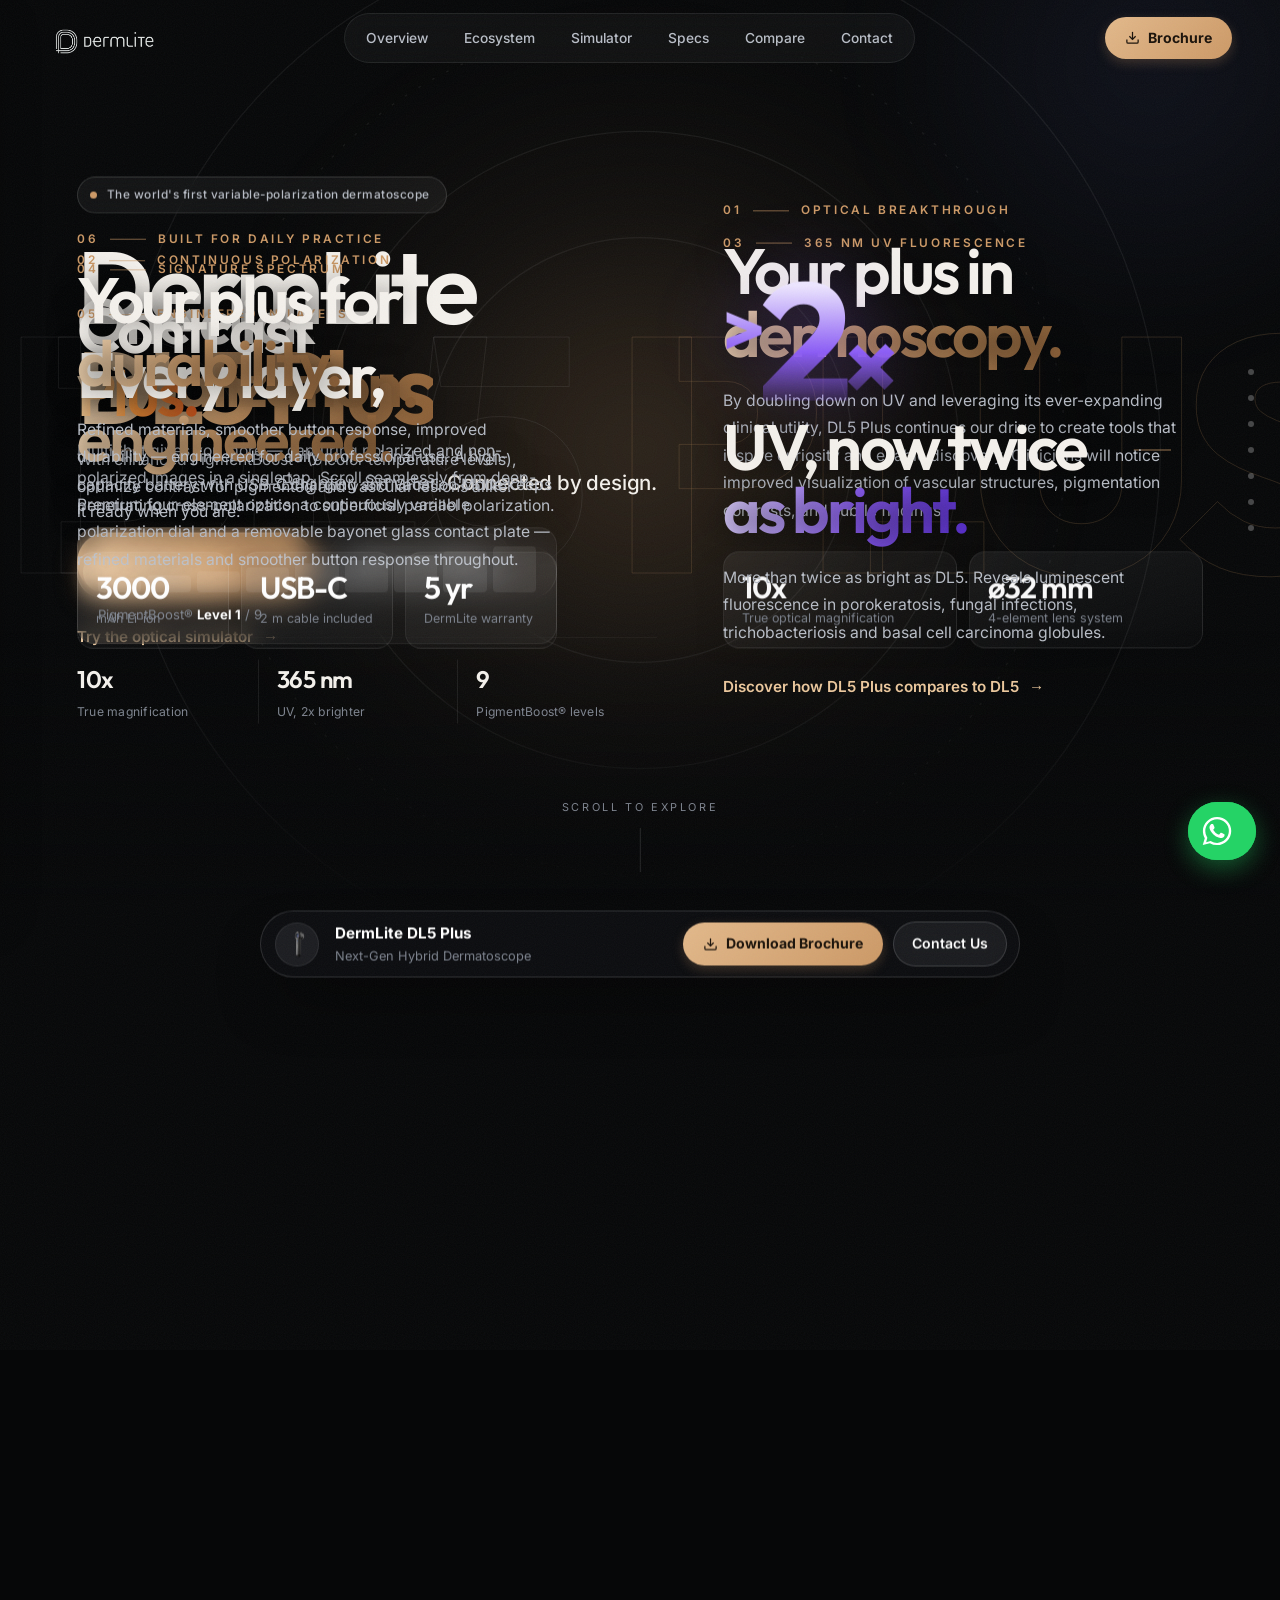
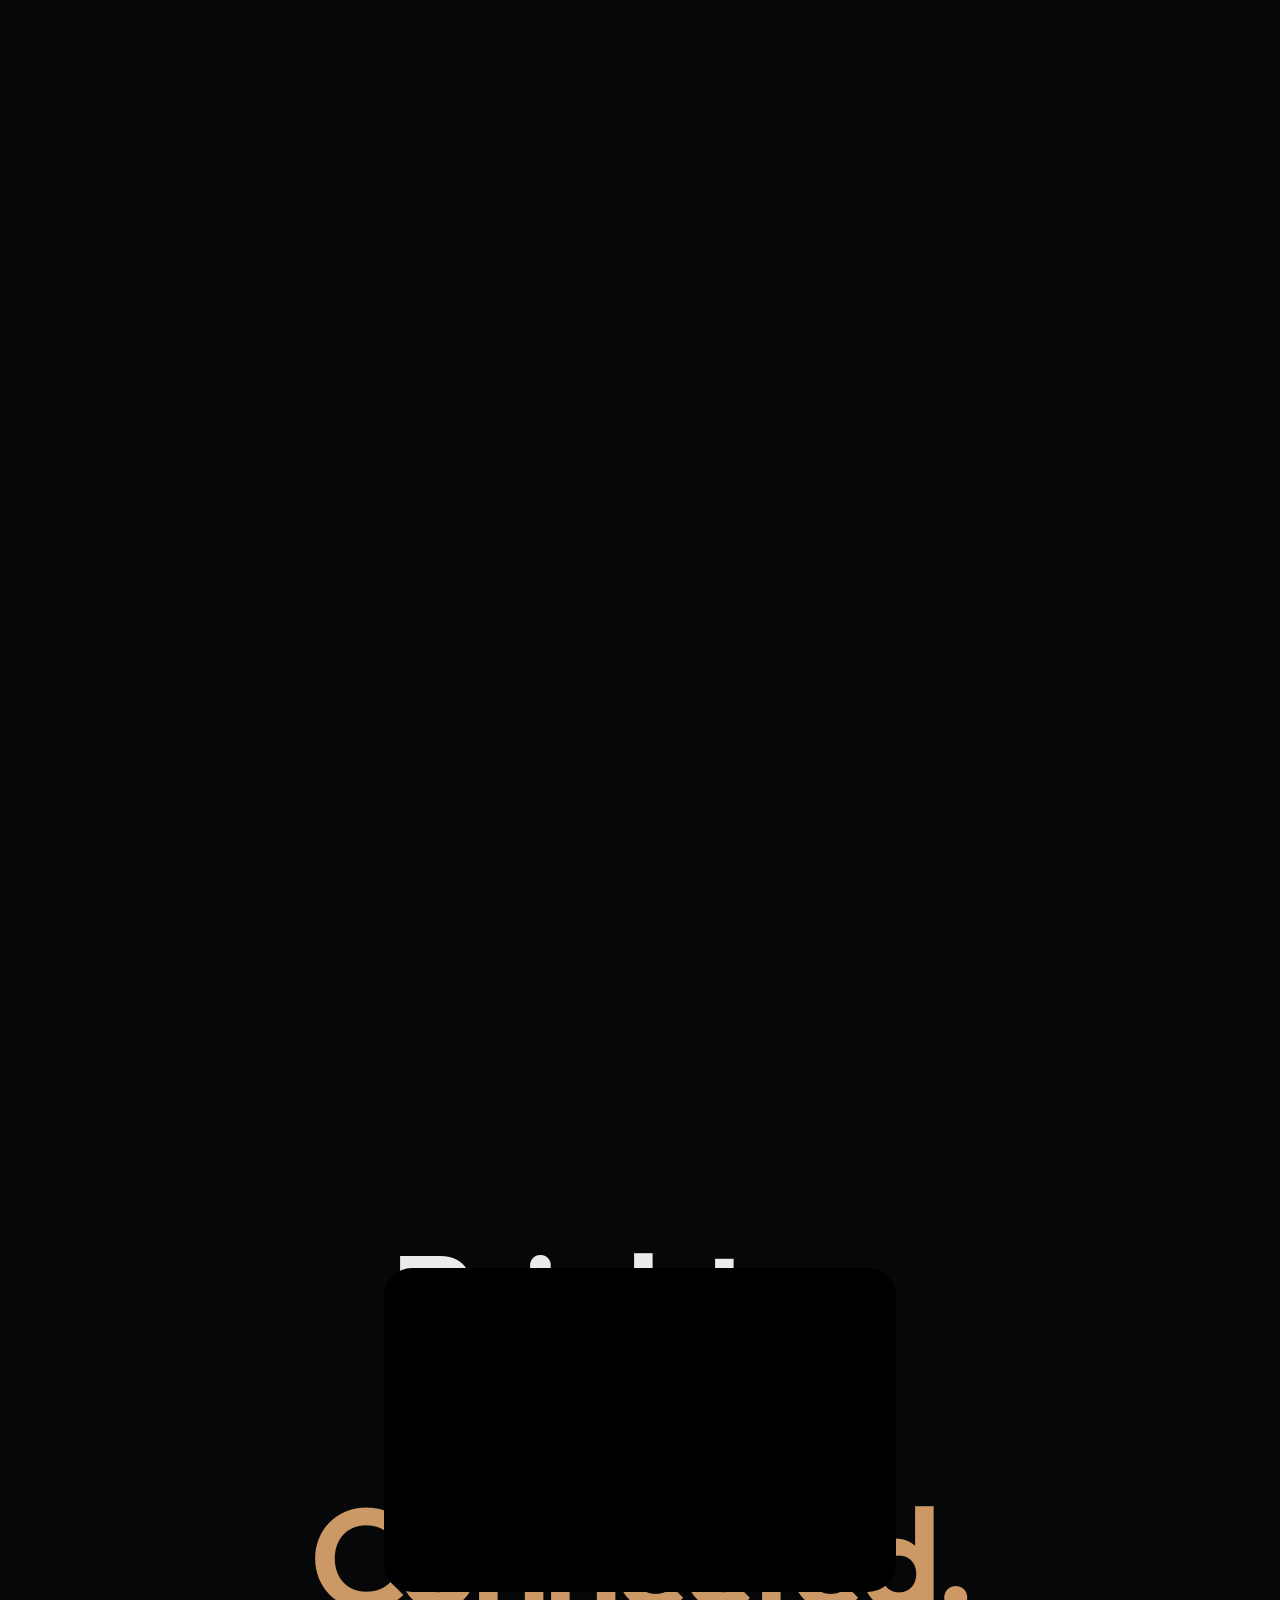
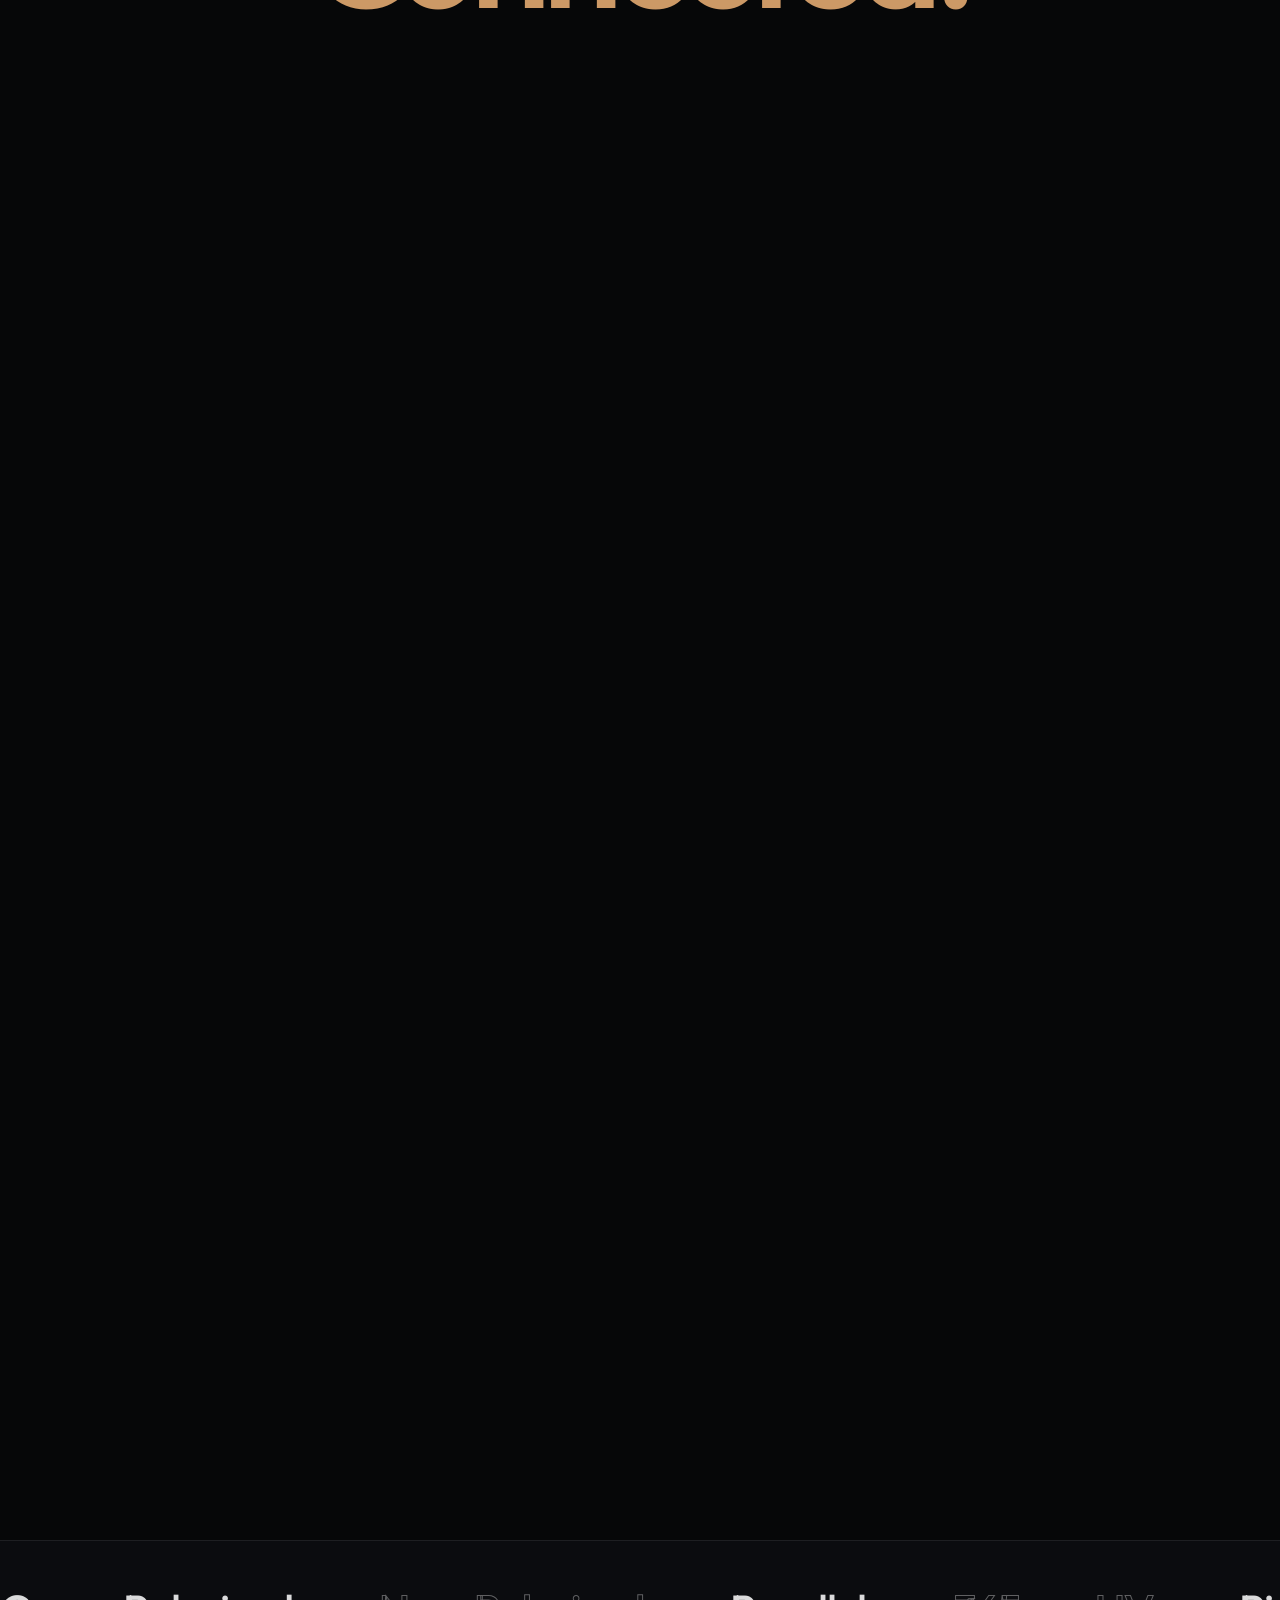
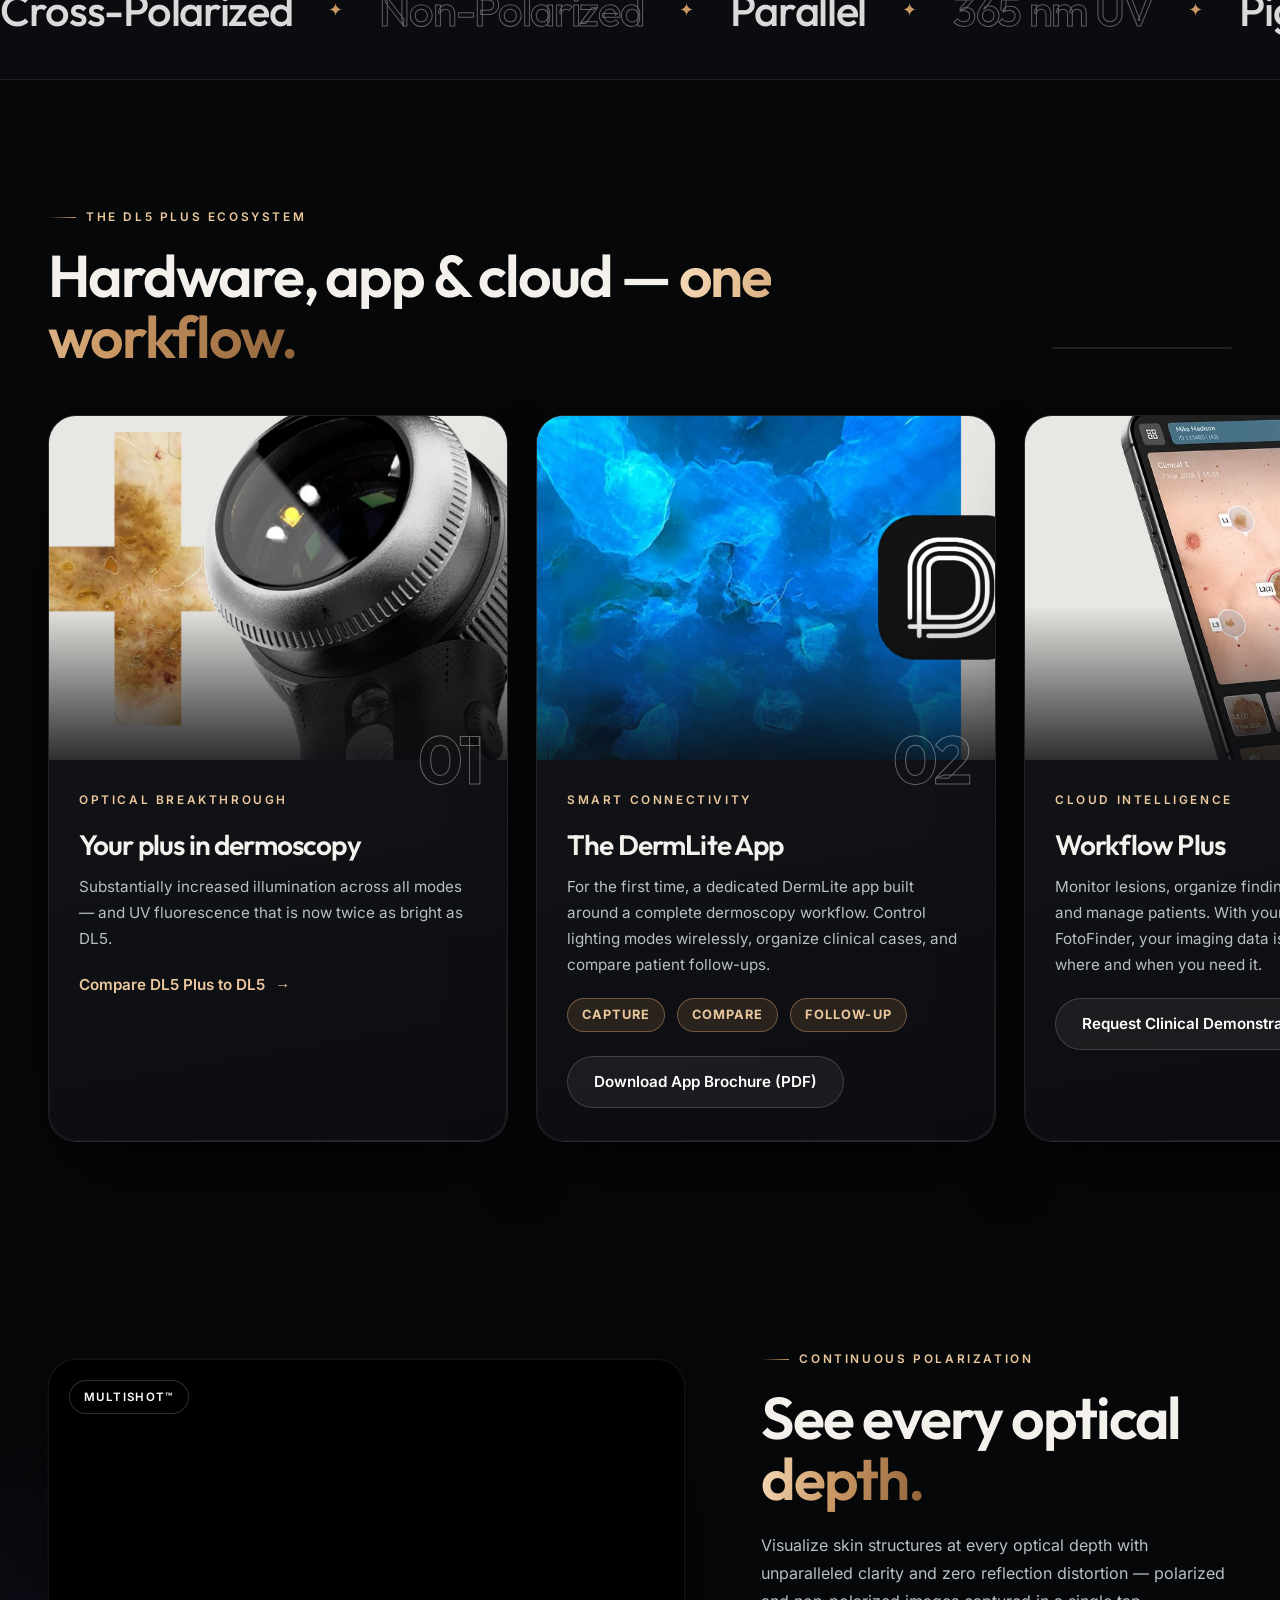
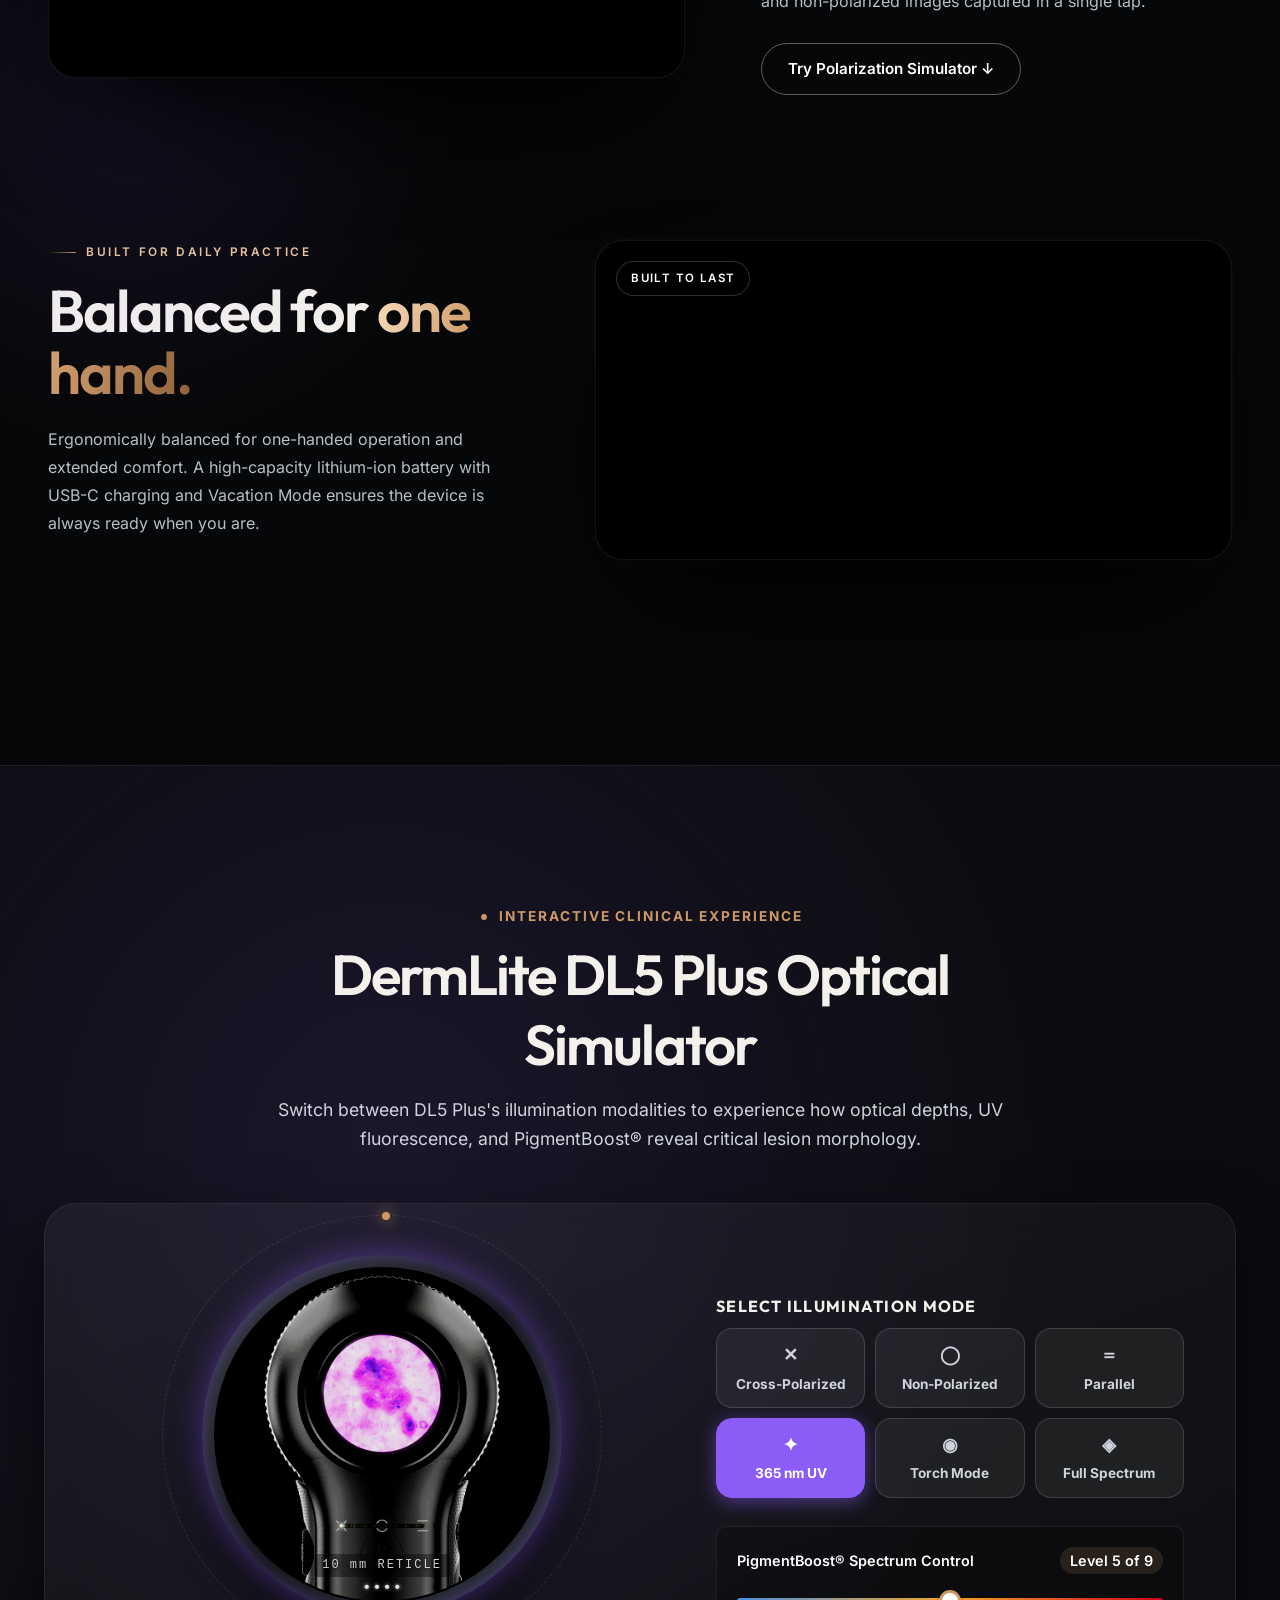
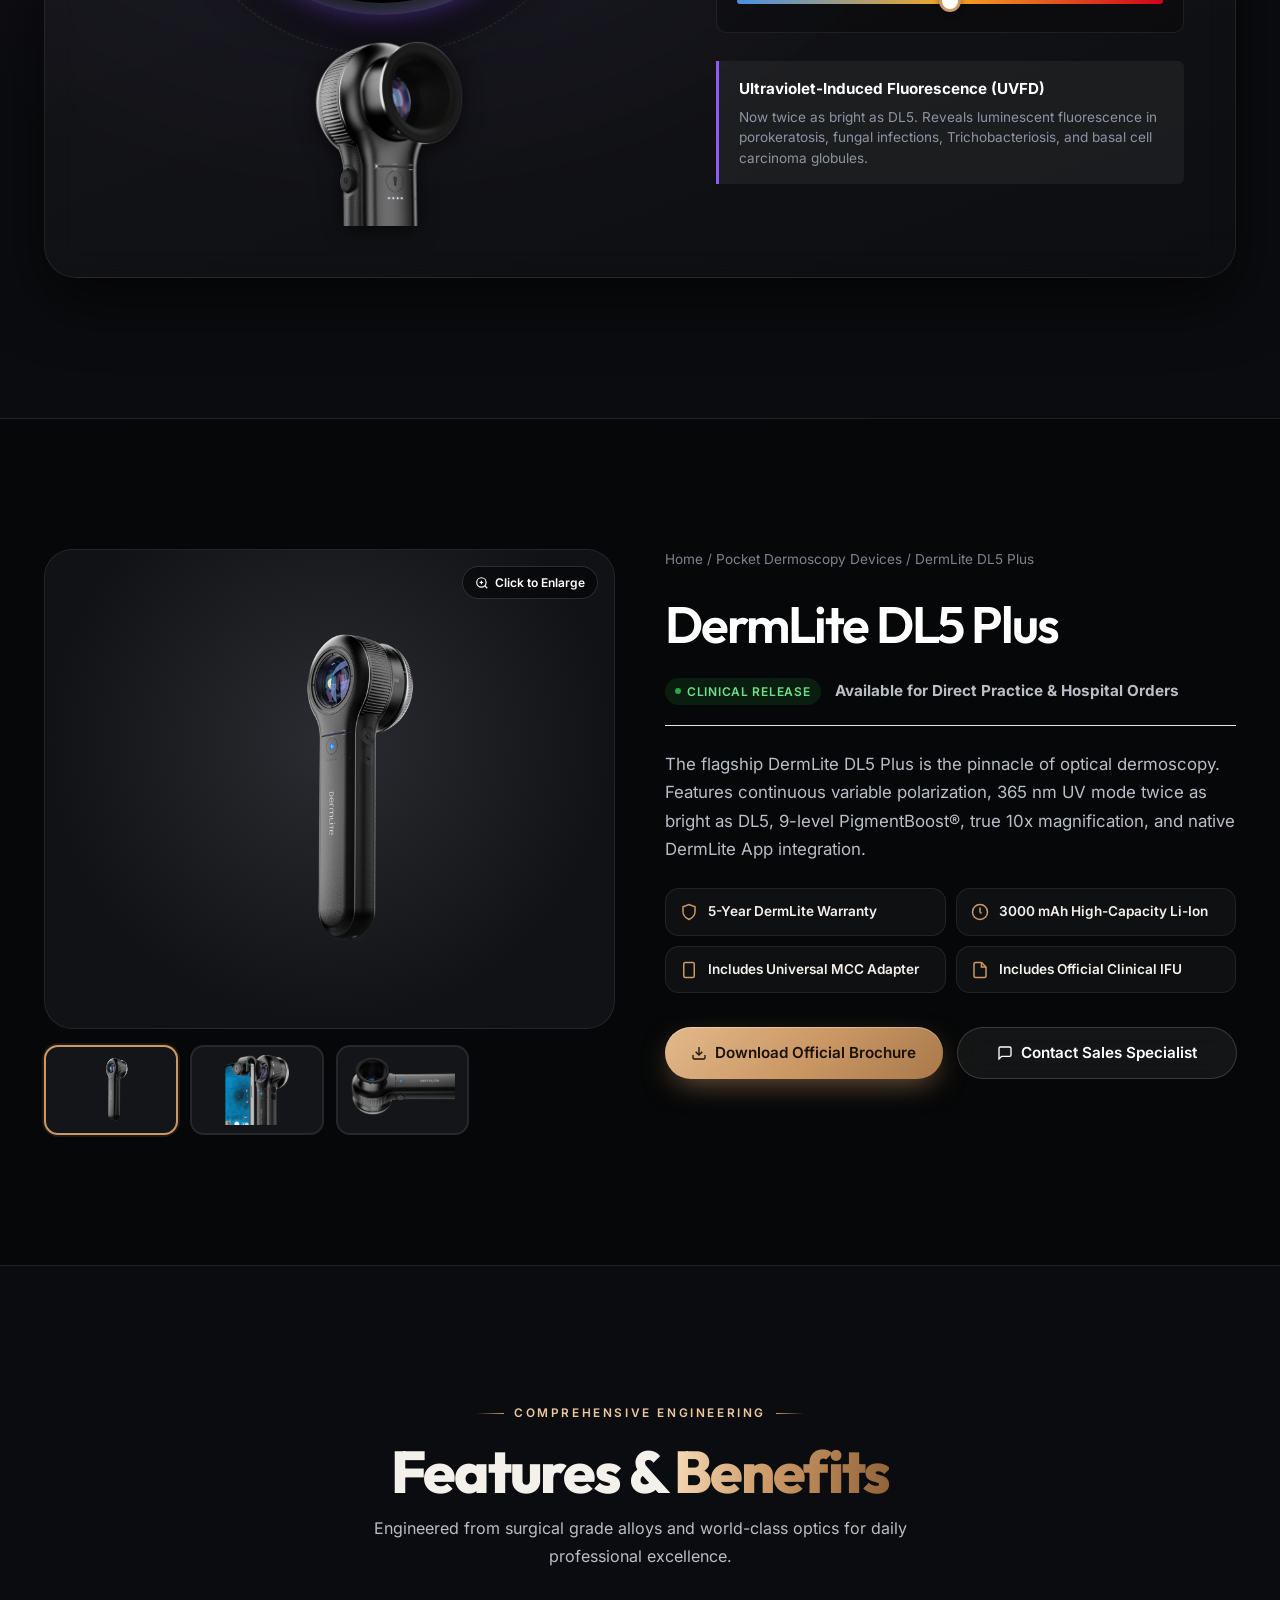
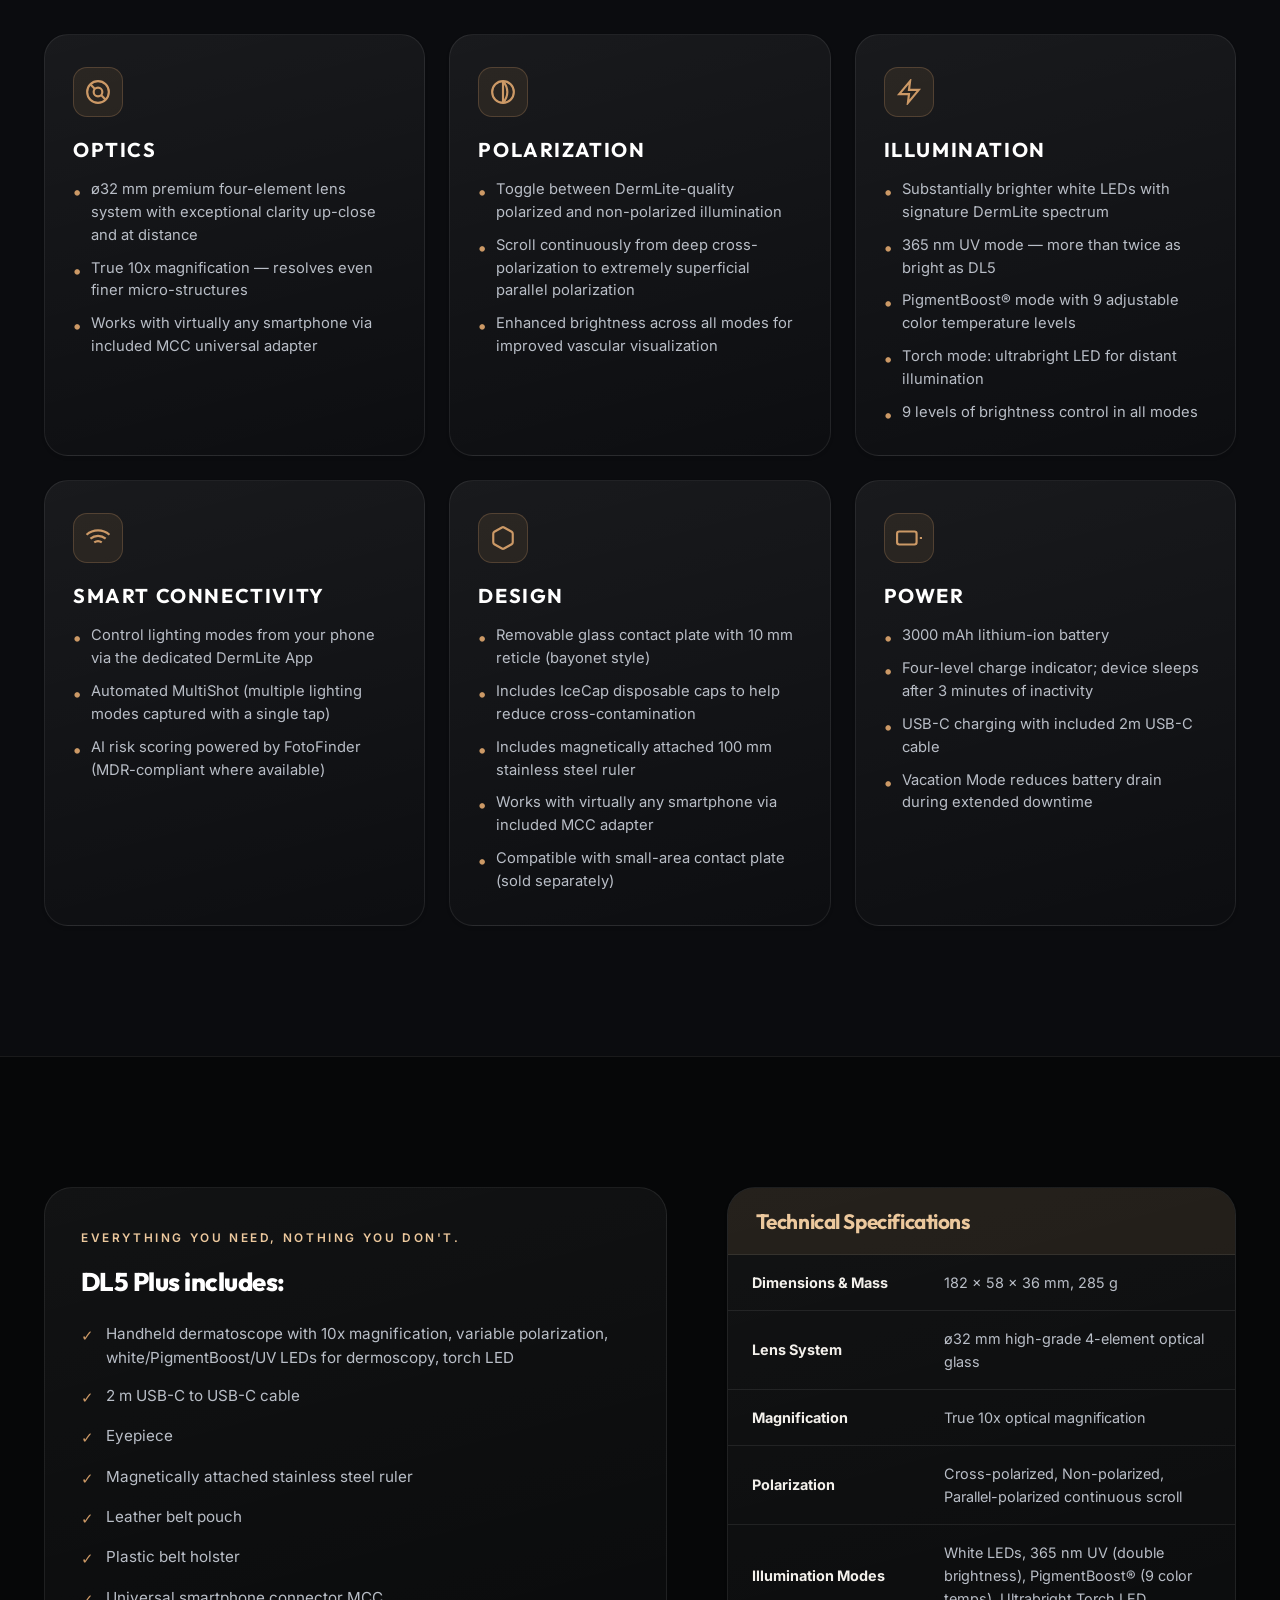
==== index.html @ 5e6b8917 "Initial Dermlite website" ====
<!DOCTYPE html>
<html lang="en">

<head>
  <meta charset="UTF-8" />
  <meta name="viewport" content="width=device-width, initial-scale=1.0" />
  <title>DermLite DL5 Plus | Hybrid Dermatoscope | DermLite Official</title>
  <meta name="description"
    content="Explore the DermLite DL5 Plus, a premium hybrid dermatoscope with continuous polarization, 2x brighter UV fluorescence, 9-level PigmentBoost, and wireless workflow connectivity. Contact us for practice quotes and download the official brochure." />
  <meta name="theme-color" content="#060708" />
  <link rel="canonical" href="https://dermlite.com/products/dermlite-dl5-plus" />

  <!-- Favicon -->
  <link rel="icon" type="image/png" href="assets/images/Dfavicon32x32_180x180.png" />
  <link rel="apple-touch-icon" href="assets/images/Dfavicon32x32_180x180.png" />

  <!-- OpenGraph & Twitter -->
  <meta property="og:type" content="product" />
  <meta property="og:title" content="DermLite DL5 Plus - Hybrid Dermatoscope" />
  <meta property="og:description"
    content="Brighter. Smarter. Connected by Design. The world's first hybrid dermatoscope with continuous polarization and UV fluorescence twice as bright as DL5. Download official clinical brochure." />
  <meta property="og:url" content="https://dermlite.com/products/dermlite-dl5-plus" />
  <meta property="og:image" content="assets/images/DL5P_FrontRight_3.png" />
  <meta name="twitter:card" content="summary_large_image" />
  <meta name="twitter:image" content="assets/images/DL5P_FrontRight_3.png" />

  <!-- Stylesheets -->
  <link rel="stylesheet" href="css/fonts.css?v=9" />
  <link rel="stylesheet" href="css/design-system.css?v=9" />
  <link rel="stylesheet" href="css/header.css?v=9" />
  <link rel="stylesheet" href="css/hero.css?v=9" />
  <link rel="stylesheet" href="css/sections.css?v=9" />
  <link rel="stylesheet" href="css/simulator.css?v=9" />
  <link rel="stylesheet" href="css/product-detail.css?v=9" />
  <link rel="stylesheet" href="css/accessories.css?v=9" />
  <link rel="stylesheet" href="css/compare.css?v=9" />
  <link rel="stylesheet" href="css/lead-modal.css?v=9" />
  <link rel="stylesheet" href="css/footer.css?v=9" />
  <!-- 3D experience layer (loaded last, re-themes everything above) -->
  <link rel="stylesheet" href="css/experience.css?v=19" />

  <!-- Structured Data JSON-LD -->
  <script type="application/ld+json">
  {
    "@context": "https://schema.org/",
    "@type": "Product",
    "name": "DermLite DL5 Plus",
    "image": [
      "assets/images/DL5P_FrontRight_3.png",
      "assets/images/DL5P_MCCiPhone13ProScreenApp.webp",
      "assets/images/DL5P_TopAngle_4.png"
    ],
    "description": "DL5 Plus delivers substantially increased illumination across all modes — and UV fluorescence that is now twice as bright as DL5. Equipped with continuous polarization, 9-level PigmentBoost, 10x magnification, and wireless DermLite App integration.",
    "sku": "DL5P",
    "mpn": "850017651739",
    "brand": {
      "@type": "Brand",
      "name": "DermLite"
    },
    "offers": {
      "@type": "Offer",
      "url": "https://dermlite.com/products/dermlite-dl5-plus",
      "priceCurrency": "USD",
      "availability": "https://schema.org/InStock",
      "itemCondition": "https://schema.org/NewCondition"
    }
  }
  </script>
  <script>document.documentElement.classList.add('js');</script>
</head>

<body class="exp">

  <!-- PRELOADER -->
  <div class="preloader" id="preloader" aria-hidden="true">
    <div class="preloader-inner">
      <img src="assets/images/DLlockup400x100_2x_de10a3e5-e11b-49fd-bbaa-184518e3eacf_801x.png" alt=""
        class="preloader-logo" />
      <div class="preloader-bar"><span id="preloaderBar"></span></div>
      <div class="preloader-meta">
        <span>Calibrating optics</span>
        <span id="preloaderCount">0%</span>
      </div>
    </div>
  </div>

  <!-- Global UI chrome -->
  <div class="scroll-progress" aria-hidden="true"><span id="scrollProgress"></span></div>
  <div class="cursor-dot" aria-hidden="true"></div>
  <div class="cursor-ring" aria-hidden="true"></div>
  <div class="grain" aria-hidden="true"></div>

  <!-- Sticky Main Navigation Header -->
  <header class="main-header" id="mainHeader">
    <div class="container-wide header-inner">
      <!-- Mobile Toggle Button -->
      <button class="mobile-toggle" id="mobileToggle" aria-label="Toggle navigation menu">
        <span></span>
        <span></span>
        <span></span>
      </button>

      <!-- Logo -->
      <a href="#hero" class="header-logo-link" aria-label="DermLite Home">
        <img src="assets/images/DLlockup400x100_2x_de10a3e5-e11b-49fd-bbaa-184518e3eacf_801x.png" alt="DermLite"
          class="header-logo" />
      </a>

      <!-- Desktop Navigation -->
      <nav class="nav-desktop" aria-label="Primary Navigation">
        <div class="nav-item"><a href="#hero" class="nav-link">Overview</a></div>
        <div class="nav-item"><a href="#ecosystem" class="nav-link">Ecosystem</a></div>
        <div class="nav-item"><a href="#simulator" class="nav-link">Simulator</a></div>
        <div class="nav-item"><a href="#inclusions" class="nav-link">Specs</a></div>
        <div class="nav-item"><a href="#compare" class="nav-link">Compare</a></div>
        <div class="nav-item"><a href="#contact" class="nav-link">Contact</a></div>
      </nav>

      <!-- Header Action Buttons -->
      <div class="header-actions">
        <button class="btn-header-brochure" data-action="open-brochure" data-magnetic>
          <svg width="15" height="15" viewBox="0 0 24 24" fill="none" stroke="currentColor" stroke-width="2">
            <path d="M21 15v4a2 2 0 0 1-2 2H5a2 2 0 0 1-2-2v-4"></path>
            <polyline points="7 10 12 15 17 10"></polyline>
            <line x1="12" y1="15" x2="12" y2="3"></line>
          </svg>
          <span>Brochure</span>
        </button>
      </div>
    </div>
  </header>

  <!-- Mobile Drawer Menu -->
  <div class="mobile-drawer-overlay" id="mobileOverlay"></div>
  <aside class="mobile-drawer" id="mobileDrawer" aria-label="Mobile Menu" data-lenis-prevent>
    <div class="mobile-drawer-header">
      <img src="assets/images/DLlockup400x100_2x_de10a3e5-e11b-49fd-bbaa-184518e3eacf_801x.png" alt="DermLite"
        style="height: 28px;" />
      <button class="mobile-drawer-close" id="closeMobileDrawer" aria-label="Close menu">✕</button>
    </div>
    <ul class="mobile-nav-list">
      <li class="mobile-nav-item"><a href="#hero" class="mobile-nav-link">Overview</a></li>
      <li class="mobile-nav-item"><a href="#ecosystem" class="mobile-nav-link">Ecosystem</a></li>
      <li class="mobile-nav-item"><a href="#simulator" class="mobile-nav-link">Optical Simulator</a></li>
      <li class="mobile-nav-item"><a href="#inclusions" class="mobile-nav-link">Specifications</a></li>
      <li class="mobile-nav-item"><a href="#compare" class="mobile-nav-link">DL5 vs DL5 Plus</a></li>
      <li class="mobile-nav-item"><a href="#contact" class="mobile-nav-link">Contact</a></li>
    </ul>
    <div class="mobile-drawer-footer">
      <button class="btn btn-primary" style="width: 100%; margin-bottom: 14px;" data-action="open-brochure">
        Download Brochure (PDF)
      </button>
      <div class="mobile-contact-info">
        <div><strong>Need Practice Assistance?</strong></div>
        <a href="tel:+917045938816" style="color: var(--brand-gold); font-weight: 700;">+91&nbsp;&nbsp;7045938816</a>
      </div>
    </div>
  </aside>

  <main>

    <!-- ================================================================
         SCROLL STORY: 3D DL5 PLUS (pinned stage, chapters change on scroll)
         ================================================================ -->
    <section class="story" id="hero" aria-label="DermLite DL5 Plus 3D product story">
      <div class="story-stage" id="storyStage">
        <div class="stage-bg" aria-hidden="true">
          <div class="stage-glow stage-glow-a"></div>
          <div class="stage-glow stage-glow-b"></div>
          <svg class="stage-rings" viewBox="0 0 800 800">
            <circle cx="400" cy="400" r="160" />
            <circle cx="400" cy="400" r="240" />
            <circle cx="400" cy="400" r="320" stroke-dasharray="2 10" />
            <circle cx="400" cy="400" r="392" />
            <g class="stage-ticks">
              <line x1="400" y1="0" x2="400" y2="28" />
              <line x1="400" y1="772" x2="400" y2="800" />
              <line x1="0" y1="400" x2="28" y2="400" />
              <line x1="772" y1="400" x2="800" y2="400" />
            </g>
          </svg>
          <div class="stage-bigtext" id="stageBigText">DL5<span>PLUS</span></div>
          <div class="stage-floor"></div>
        </div>

        <canvas id="dl5Canvas" class="stage-canvas" aria-hidden="true"></canvas>
        <img class="stage-fallback" id="stageFallback" src="assets/images/DL5P_FrontRight_3.png"
          alt="DermLite DL5 Plus dermatoscope" />

        <!-- Exploded-view hotspots (positioned from the 3D model each frame) -->
        <div class="hotspots" id="hotspots" aria-hidden="true">
          <div class="hotspot" data-id="lens"><i></i><span><b>ø32 mm</b> 4-element glass optics</span></div>
          <div class="hotspot" data-id="control"><i></i><span><b>Control</b> 9-level brightness &amp; modes</span></div>
          <div class="hotspot hs-left" data-id="dial"><i></i><span><b>Dial</b> continuous polarization</span></div>
          <div class="hotspot hs-left" data-id="plate"><i></i><span><b>Contact plate</b> 10 mm reticle, bayonet</span></div>
          <div class="hotspot" data-id="battery"><i></i><span><b>3000 mAh</b> Li-ion · USB-C</span></div>
        </div>

        <!-- Chapter 0 · Hero -->
        <div class="story-panel panel-hero is-left" data-chapter="0">
          <span class="eyebrow-pill"><span class="pulse-dot"></span>The world's first variable-polarization dermatoscope</span>
          <h1 class="hero-title">
            <span class="line"><span>DermLite</span></span>
            <span class="line"><span class="text-gradient">DL5 Plus</span></span>
          </h1>
          <p class="hero-tagline">Brighter. Smarter. <em>Connected by design.</em></p>
          <div class="hero-ctas">
            <button class="btn btn-primary btn-lg" data-action="open-brochure" data-magnetic>
              <svg width="16" height="16" viewBox="0 0 24 24" fill="none" stroke="currentColor" stroke-width="2">
                <path d="M21 15v4a2 2 0 0 1-2 2H5a2 2 0 0 1-2-2v-4"></path>
                <polyline points="7 10 12 15 17 10"></polyline>
                <line x1="12" y1="15" x2="12" y2="3"></line>
              </svg>
              Download Brochure
            </button>
            <button class="btn btn-glass btn-lg" data-action="open-contact" data-magnetic>Request a Demo</button>
          </div>
          <div class="hero-mini-specs">
            <div><strong>10x</strong><span>True magnification</span></div>
            <div><strong>365 nm</strong><span>UV, 2x brighter</span></div>
            <div><strong>9</strong><span>PigmentBoost® levels</span></div>
          </div>
        </div>

        <!-- Chapter 1 · Optics -->
        <div class="story-panel is-right" data-chapter="1">
          <span class="chapter-index">01 <i></i> Optical Breakthrough</span>
          <h2 class="panel-title">Your plus in&#32;<br /><span class="text-gradient">dermoscopy.</span></h2>
          <p class="panel-text">
            By doubling down on UV and leveraging its ever-expanding clinical utility, DL5 Plus continues our drive to
            create tools that inspire curiosity and enable discovery. Clinicians will notice improved visualization of
            vascular structures, pigmentation contrasts, and subtle findings.
          </p>
          <div class="panel-stats">
            <div class="stat"><strong data-count="10" data-suffix="x">10x</strong><span>True optical magnification</span></div>
            <div class="stat"><strong data-count="32" data-prefix="ø" data-suffix=" mm">ø32 mm</strong><span>4-element lens system</span></div>
          </div>
          <a href="#compare" class="panel-link" data-action="compare-table">Discover how DL5 Plus compares to DL5 <span>→</span></a>
        </div>

        <!-- Chapter 2 · Polarization -->
        <div class="story-panel is-left" data-chapter="2">
          <span class="chapter-index">02 <i></i> Continuous Polarization</span>
          <h2 class="panel-title">One click&#32;<br /><span class="text-gradient">visualization.</span></h2>
          <p class="panel-text">
            MultiShot gives you more — capturing polarized and non-polarized images in a single tap. Scroll seamlessly
            from deep-penetrating cross-polarization to superficial parallel polarization.
          </p>
          <div class="pol-switch" id="polSwitch">
            <span class="pol-chip" data-pol="0">✕ Cross</span>
            <span class="pol-chip" data-pol="1">◯ Non-polarized</span>
            <span class="pol-chip" data-pol="2">＝ Parallel</span>
            <span class="pol-indicator"></span>
          </div>
          <a href="#simulator" class="panel-link">Try the optical simulator <span>→</span></a>
        </div>

        <!-- Chapter 3 · UV -->
        <div class="story-panel is-right panel-uv" data-chapter="3">
          <span class="chapter-index">03 <i></i> 365 nm UV Fluorescence</span>
          <div class="giant-stat"><span>&gt;</span>2<em>×</em></div>
          <h2 class="panel-title">UV, now twice&#32;<br /><span class="text-gradient-uv">as bright.</span></h2>
          <p class="panel-text">
            More than twice as bright as DL5. Reveals luminescent fluorescence in porokeratosis, fungal infections,
            trichobacteriosis and basal cell carcinoma globules.
          </p>
        </div>

        <!-- Chapter 4 · PigmentBoost -->
        <div class="story-panel is-left panel-warm" data-chapter="4">
          <span class="chapter-index">04 <i></i> Signature Spectrum</span>
          <h2 class="panel-title">Contrast&#32;<br /><span class="text-gradient-warm">Plus.</span></h2>
          <p class="panel-text">
            With enhanced PigmentBoost® (9 color temperature levels), optimize contrast for pigmented and vascular
            lesions alike.
          </p>
          <div class="pb-meter" id="pbMeter">
            <div class="pb-bars"><i></i><i></i><i></i><i></i><i></i><i></i><i></i><i></i><i></i></div>
            <div class="pb-label">PigmentBoost® <strong id="pbLevel">Level 1</strong> / 9</div>
          </div>
        </div>

        <!-- Chapter 5 · Exploded view -->
        <div class="story-panel is-left" data-chapter="5">
          <span class="chapter-index">05 <i></i> Engineered in layers</span>
          <h2 class="panel-title">Every layer, <span class="text-gradient">engineered.</span></h2>
          <p class="panel-text">
            Premium four-element optics, a continuously variable polarization dial and a removable bayonet glass
            contact plate — refined materials and smoother button response throughout.
          </p>
        </div>

        <!-- Chapter 6 · Durability -->
        <div class="story-panel is-left" data-chapter="6">
          <span class="chapter-index">06 <i></i> Built for daily practice</span>
          <h2 class="panel-title">Your plus for&#32;<br /><span class="text-gradient">durability.</span></h2>
          <p class="panel-text">
            Refined materials, smoother button response, improved durability — engineered for daily professional use.
            A high-capacity battery with USB-C charging and Vacation Mode keeps it ready when you are.
          </p>
          <div class="panel-stats three">
            <div class="stat"><strong data-count="3000">3000</strong><span>mAh Li-ion</span></div>
            <div class="stat"><strong>USB-C</strong><span>2 m cable included</span></div>
            <div class="stat"><strong data-count="5" data-suffix=" yr">5 yr</strong><span>DermLite warranty</span></div>
          </div>
        </div>

        <!-- Chapter navigation -->
        <nav class="chapter-nav" id="chapterNav" aria-label="Story chapters">
          <button data-go="0"><span>Intro</span></button>
          <button data-go="1"><span>Optics</span></button>
          <button data-go="2"><span>Polarization</span></button>
          <button data-go="3"><span>UV</span></button>
          <button data-go="4"><span>Contrast</span></button>
          <button data-go="5"><span>Layers</span></button>
          <button data-go="6"><span>Durability</span></button>
        </nav>

        <div class="scroll-cue" id="scrollCue"><span>Scroll to explore</span><i></i></div>
      </div>
    </section>

    <!-- ================================================================
         CINEMA: hero film expands to full-bleed on scroll
         ================================================================ -->
    <section class="cinema" id="cinema">
      <div class="cinema-sticky">
        <div class="cinema-headline" aria-hidden="true">
          <span>Brighter.</span><span>Smarter.</span><span>Connected.</span>
        </div>
        <div class="cinema-frame" id="cinemaFrame">
          <video id="heroVideo" src="assets/videos/hero.mp4" autoplay muted loop playsinline preload="auto"></video>
          <div class="cinema-caption">
            <span class="eyebrow-pill dark">DL5 Plus in practice</span>
          </div>
          <div class="video-overlay-controls">
            <button class="video-ctrl-btn" id="btnTogglePlay" aria-label="Pause or play video">
              <svg width="16" height="16" viewBox="0 0 24 24" fill="currentColor">
                <rect x="6" y="4" width="4" height="16"></rect>
                <rect x="14" y="4" width="4" height="16"></rect>
              </svg>
            </button>
            <button class="video-ctrl-btn" id="btnToggleMute" aria-label="Mute or unmute video">
              <svg width="16" height="16" viewBox="0 0 24 24" fill="none" stroke="currentColor" stroke-width="2">
                <polygon points="11 5 6 9 2 9 2 15 6 15 11 19 11 5"></polygon>
                <line x1="23" y1="9" x2="17" y2="15"></line>
                <line x1="17" y1="9" x2="23" y2="15"></line>
              </svg>
            </button>
          </div>
        </div>
      </div>
    </section>

    <!-- MARQUEE -->
    <section class="marquee" aria-label="Key capabilities">
      <div class="marquee-track" id="marqueeTrack">
        <div class="marquee-group">
          <span>Cross-Polarized</span><i>✦</i><span>Non-Polarized</span><i>✦</i><span>Parallel</span><i>✦</i>
          <span>365 nm UV</span><i>✦</i><span>PigmentBoost®</span><i>✦</i><span>MultiShot™</span><i>✦</i>
          <span>Bluetooth</span><i>✦</i><span>FotoFinder Hub</span><i>✦</i>
        </div>
        <div class="marquee-group" aria-hidden="true">
          <span>Cross-Polarized</span><i>✦</i><span>Non-Polarized</span><i>✦</i><span>Parallel</span><i>✦</i>
          <span>365 nm UV</span><i>✦</i><span>PigmentBoost®</span><i>✦</i><span>MultiShot™</span><i>✦</i>
          <span>Bluetooth</span><i>✦</i><span>FotoFinder Hub</span><i>✦</i>
        </div>
      </div>
    </section>

    <!-- ================================================================
         ECOSYSTEM: horizontal 3D card rail (pinned on desktop)
         ================================================================ -->
    <section class="ecosystem" id="ecosystem">
      <div class="eco-sticky">
        <div class="container-wide eco-head">
          <div>
            <span class="section-eyebrow">The DL5 Plus ecosystem</span>
            <h2 class="section-title" data-split>Hardware, app &amp; cloud — <span class="text-gradient">one workflow.</span></h2>
          </div>
          <div class="eco-progress" aria-hidden="true"><span id="ecoProgress"></span></div>
        </div>

        <div class="eco-rail">
          <div class="eco-track" id="ecoTrack">

            <article class="eco-card" id="dermoscopy-section">
              <div class="eco-media"><img src="assets/images/d174_Your_Plus_for_Demoscopy.webp"
                  alt="Your Plus in Dermoscopy - DermLite DL5 Plus" loading="lazy" /></div>
              <div class="eco-body">
                <span class="eco-num">01</span>
                <span class="feature-eyebrow">Optical Breakthrough</span>
                <h3>Your plus in dermoscopy</h3>
                <p>Substantially increased illumination across all modes — and UV fluorescence that is now twice as
                  bright as DL5.</p>
                <a href="#compare" class="panel-link" data-action="compare-table">Compare DL5 Plus to DL5 <span>→</span></a>
              </div>
            </article>

            <article class="eco-card" id="app-section">
              <div class="eco-media"><img src="assets/images/2e07_app.webp" alt="The DermLite App Workflow Platform"
                  loading="lazy" /></div>
              <div class="eco-body">
                <span class="eco-num">02</span>
                <span class="feature-eyebrow">Smart Connectivity</span>
                <h3>The DermLite App</h3>
                <p>For the first time, a dedicated DermLite app built around a complete dermoscopy workflow. Control
                  lighting modes wirelessly, organize clinical cases, and compare patient follow-ups.</p>
                <div class="workflow-steps">
                  <span class="workflow-pill active">CAPTURE</span>
                  <span class="workflow-pill active">COMPARE</span>
                  <span class="workflow-pill active">FOLLOW-UP</span>
                </div>
                <button class="btn btn-glass" data-action="open-brochure">Download App Brochure (PDF)</button>
              </div>
            </article>

            <article class="eco-card" id="workflow-section">
              <div class="eco-media"><img src="assets/images/bc89_Workflow_Plusv2.webp"
                  alt="Workflow Plus - DermLite DL5 Plus with Hub Cloud" loading="lazy" /></div>
              <div class="eco-body">
                <span class="eco-num">03</span>
                <span class="feature-eyebrow">Cloud Intelligence</span>
                <h3>Workflow Plus</h3>
                <p>Monitor lesions, organize findings, compare follow-ups and manage patients. With your personal
                  <strong>Hub cloud</strong> by FotoFinder, your imaging data is available exactly where and when you
                  need it.</p>
                <button class="btn btn-glass" data-action="open-contact">Request Clinical Demonstration</button>
              </div>
            </article>

            <article class="eco-card" id="ai-section">
              <div class="eco-media"><img src="assets/images/b654_AI_Smarts.webp"
                  alt="Clarity. Confidence. Action. FotoFinder AI" loading="lazy" /></div>
              <div class="eco-body">
                <span class="eco-num">04</span>
                <span class="feature-eyebrow">Diagnostic Support</span>
                <h3>Clarity. Confidence. Action.</h3>
                <p>Thoughtful AI support designed by FotoFinder to help you reflect on your findings, gain clarity, and
                  make decisions with greater confidence.*</p>
                <div class="regulatory-disclaimer">FotoFinder AI may be used for research purposes only and is not
                  intended for clinical diagnostics or decision-making in patient care.</div>
              </div>
            </article>

            <article class="eco-card" id="smartphone">
              <div class="eco-media"><img src="assets/images/62ea_dl5plussmartphone.webp"
                  alt="Universal Smartphone Compatible MCC Adapter" loading="lazy" /></div>
              <div class="eco-body">
                <span class="eco-num">05</span>
                <span class="feature-eyebrow">Universal Optics</span>
                <h3>Smartphone compatible</h3>
                <p>Works with virtually any smartphone via the included MagnetiConnect (MCC) universal adapter. Attach
                  your iPhone or Android phone to capture ultra-high-resolution clinical photos.</p>
              </div>
            </article>

          </div>
        </div>
      </div>
    </section>

    <!-- ================================================================
         MOTION DUO: visualization + durability films with 3D entrance
         ================================================================ -->
    <section class="motion-section" id="visualization-section">
      <div class="container-wide">
        <div class="motion-row">
          <div class="motion-media" data-tilt-in>
            <div class="motion-frame" data-tilt>
              <video src="assets/videos/visualization.mp4" autoplay muted loop playsinline preload="metadata"></video>
              <span class="motion-tag">MultiShot™</span>
            </div>
          </div>
          <div class="motion-copy">
            <span class="section-eyebrow">Continuous Polarization</span>
            <h2 class="section-title" data-split>See every optical <span class="text-gradient">depth.</span></h2>
            <p class="section-lead" data-reveal>Visualize skin structures at every optical depth with unparalleled clarity
              and zero reflection distortion — polarized and non-polarized images captured in a single tap.</p>
            <a href="#simulator" class="btn btn-outline-white" data-reveal data-magnetic>Try Polarization Simulator ↓</a>
          </div>
        </div>

        <div class="motion-row reverse" id="durability-section">
          <div class="motion-media" data-tilt-in>
            <div class="motion-frame" data-tilt>
              <video src="assets/videos/durability.mp4" autoplay muted loop playsinline preload="metadata"></video>
              <span class="motion-tag">Built to last</span>
            </div>
          </div>
          <div class="motion-copy">
            <span class="section-eyebrow">Built for Daily Practice</span>
            <h2 class="section-title" data-split>Balanced for <span class="text-gradient">one hand.</span></h2>
            <p class="section-lead" data-reveal>Ergonomically balanced for one-handed operation and extended comfort. A
              high-capacity lithium-ion battery with USB-C charging and Vacation Mode ensures the device is always ready
              when you are.</p>
          </div>
        </div>
      </div>
    </section>

    <!-- CONTRAST PLUS (full-bleed parallax video banner) — hidden on request; remove this
         comment wrapper to bring it back (experience.js skips its animation when absent)
    <section class="video-banner-section" id="contrast-section">
      <div class="banner-clip" id="bannerClip">
        <video class="video-banner-bg" src="assets/videos/contrast-banner.mp4" autoplay muted loop playsinline
          preload="metadata"></video>
        <div class="video-banner-overlay"></div>
      </div>
      <div class="video-banner-content">
        <span class="section-eyebrow">Signature Spectrum</span>
        <h2 class="banner-title" data-split>CONTRAST PLUS</h2>
        <p class="section-lead" data-reveal>
          With enhanced PigmentBoost® (9 color temperature levels), optimize contrast for pigmented and vascular lesions
          alike.
        </p>
      </div>
    </section>
    -->

    <!-- SECTION: INTERACTIVE CLINICAL OPTICAL & POLARIZATION SIMULATOR -->
    <section class="simulator-section" id="simulator">
      <div class="container">
        <div class="simulator-header">
          <div class="simulator-eyebrow">
            <svg width="14" height="14" viewBox="0 0 24 24" fill="currentColor">
              <circle cx="12" cy="12" r="5"></circle>
            </svg>
            Interactive Clinical Experience
          </div>
          <h2 class="simulator-title" data-split>DermLite DL5 Plus Optical Simulator</h2>
          <p class="simulator-subtitle" data-reveal>
            Switch between DL5 Plus's illumination modalities to experience how optical depths, UV fluorescence, and
            PigmentBoost® reveal critical lesion morphology.
          </p>
        </div>

        <div class="simulator-workspace" data-reveal>
          <!-- Left: Lens Viewport -->
          <div class="lens-viewport-container">
            <div class="lens-orbit" aria-hidden="true"></div>
            <div class="lens-bezel uv-active" id="simLensBezel" data-tilt>
              <div class="lens-glass">
                <img id="simClinicalImg" src="assets/images/1f45_DL5_XP.png"
                  style="filter: hue-rotate(240deg) saturate(2.4) contrast(1.4) brightness(0.9);"
                  alt="Dermoscopic Lesion Visualization" class="clinical-sample-image" />
                <div class="reticle-overlay"></div>
                <div class="reticle-marks">10 mm RETICLE</div>
              </div>
            </div>

            <!-- LED Indicator Status Graphic -->
            <div class="indicator-bar-visual">
              <img src="assets/images/2f10_DL5_indicatorBar.webp" alt="DL5 Plus LED Indicator Bar"
                class="indicator-bar-img" />
            </div>
          </div>

          <!-- Right: Interactive Controls Panel -->
          <div class="simulator-controls">
            <div class="mode-selector-group">
              <h4>Select Illumination Mode</h4>
              <div class="mode-btn-grid">
                <button class="sim-mode-btn" data-mode="xp">
                  <span class="mode-icon">✕</span>
                  <span>Cross-Polarized</span>
                </button>
                <button class="sim-mode-btn" data-mode="np">
                  <span class="mode-icon">◯</span>
                  <span>Non-Polarized</span>
                </button>
                <button class="sim-mode-btn" data-mode="pp">
                  <span class="mode-icon">＝</span>
                  <span>Parallel</span>
                </button>
                <button class="sim-mode-btn active uv-mode" data-mode="uv">
                  <span class="mode-icon">✦</span>
                  <span>365 nm UV</span>
                </button>
                <button class="sim-mode-btn" data-mode="torch">
                  <span class="mode-icon">◉</span>
                  <span>Torch Mode</span>
                </button>
                <button class="sim-mode-btn" data-mode="xp" onclick="Simulator.setMode('xp');">
                  <span class="mode-icon">◈</span>
                  <span>Full Spectrum</span>
                </button>
              </div>
            </div>

            <!-- PigmentBoost 9-Level Slider -->
            <div class="slider-group">
              <div class="slider-label-row">
                <span>PigmentBoost® Spectrum Control</span>
                <span class="slider-level-value" id="pigmentValueLabel">Level 5 of 9</span>
              </div>
              <input type="range" min="1" max="9" value="5" class="pigment-slider" id="pigmentSlider"
                aria-label="PigmentBoost color temperature slider" />
            </div>

            <!-- Diagnostic Feature Card -->
            <div class="clinical-info-card uv-accent" id="simInfoCard">
              <div class="clinical-info-title" id="simInfoTitle">
                Ultraviolet-Induced Fluorescence (UVFD)
              </div>
              <div class="clinical-info-desc" id="simInfoDesc">
                Now twice as bright as DL5. Reveals luminescent fluorescence in porokeratosis, fungal infections,
                Trichobacteriosis, and basal cell carcinoma globules.
              </div>
            </div>
          </div>
        </div>
      </div>
    </section>

    <!-- SECTION: MULTI-ANGLE PRODUCT GALLERY & CONSULTATION PANE -->
    <section class="gallery-section" id="gallery">
      <div class="container">
        <div class="gallery-grid">
          <!-- Left: Gallery Image Carousel -->
          <div data-reveal>
            <div class="gallery-viewport" id="galleryViewport" title="Click to view full screen lightbox" data-tilt>
              <span class="gallery-zoom-badge">
                <svg width="14" height="14" viewBox="0 0 24 24" fill="none" stroke="currentColor" stroke-width="2">
                  <circle cx="11" cy="11" r="8"></circle>
                  <line x1="21" y1="21" x2="16.65" y2="16.65"></line>
                  <line x1="11" y1="8" x2="11" y2="14"></line>
                  <line x1="8" y1="11" x2="14" y2="11"></line>
                </svg>
                Click to Enlarge
              </span>
              <img id="galleryMainImg" src="assets/images/DL5P_FrontRight_3.png" alt="DermLite DL5 Plus Main View"
                class="gallery-main-img" />
            </div>

            <!-- Thumbnails Strip -->
            <div class="gallery-thumbs">
              <div class="thumb-item active" data-index="0">
                <img src="assets/images/DL5P_FrontRight_3.png" alt="Thumb 1" />
              </div>
              <div class="thumb-item" data-index="1">
                <img src="assets/images/DL5P_MCCiPhone13ProScreenApp.webp" alt="Thumb 2" />
              </div>
              <div class="thumb-item" data-index="2">
                <img src="assets/images/DL5P_TopAngle_4.png" alt="Thumb 3" />
              </div>
            </div>
          </div>

          <!-- Right: Product Overview & Clinical Consultation -->
          <div class="gallery-details-pane">
            <div class="product-breadcrumbs" data-reveal>
              <a href="#hero">Home</a> / <a href="#hero">Pocket Dermoscopy Devices</a> / DermLite DL5 Plus
            </div>
            <h2 data-split>DermLite DL5 Plus</h2>

            <div class="gallery-inquiry-status" data-reveal>
              <span class="badge badge-instock">Clinical Release</span>
              <span class="inquiry-status-text">Available for Direct Practice &amp; Hospital Orders</span>
            </div>

            <p class="gallery-summary-text" data-reveal>
              The flagship DermLite DL5 Plus is the pinnacle of optical dermoscopy. Features continuous variable
              polarization, 365 nm UV mode twice as bright as DL5, 9-level PigmentBoost®, true 10x magnification, and
              native DermLite App integration.
            </p>

            <div class="gallery-quick-perks" data-reveal-group>
              <div class="perk-item">
                <svg width="18" height="18" viewBox="0 0 24 24" fill="none" stroke="currentColor" stroke-width="2">
                  <path d="M12 22s8-4 8-10V5l-8-3-8 3v7c0 6 8 10 8 10z"></path>
                </svg>
                5-Year DermLite Warranty
              </div>
              <div class="perk-item">
                <svg width="18" height="18" viewBox="0 0 24 24" fill="none" stroke="currentColor" stroke-width="2">
                  <circle cx="12" cy="12" r="10"></circle>
                  <polyline points="12 6 12 12 14 14"></polyline>
                </svg>
                3000 mAh High-Capacity Li-Ion
              </div>
              <div class="perk-item">
                <svg width="18" height="18" viewBox="0 0 24 24" fill="none" stroke="currentColor" stroke-width="2">
                  <rect x="5" y="2" width="14" height="20" rx="2" ry="2"></rect>
                  <line x1="12" y1="18" x2="12.01" y2="18"></line>
                </svg>
                Includes Universal MCC Adapter
              </div>
              <div class="perk-item">
                <svg width="18" height="18" viewBox="0 0 24 24" fill="none" stroke="currentColor" stroke-width="2">
                  <path d="M14 2H6a2 2 0 0 0-2 2v16a2 2 0 0 0 2 2h12a2 2 0 0 0 2-2V8z"></path>
                  <polyline points="14 2 14 8 20 8"></polyline>
                </svg>
                Includes Official Clinical IFU
              </div>
            </div>

            <div class="gallery-cta-buttons" data-reveal>
              <button class="btn btn-primary" data-action="open-brochure" data-magnetic>
                <svg width="16" height="16" viewBox="0 0 24 24" fill="none" stroke="currentColor" stroke-width="2">
                  <path d="M21 15v4a2 2 0 0 1-2 2H5a2 2 0 0 1-2-2v-4"></path>
                  <polyline points="7 10 12 15 17 10"></polyline>
                  <line x1="12" y1="15" x2="12" y2="3"></line>
                </svg>
                Download Official Brochure
              </button>
              <button class="btn btn-glass" data-action="open-contact" data-magnetic>
                <svg width="16" height="16" viewBox="0 0 24 24" fill="none" stroke="currentColor" stroke-width="2">
                  <path d="M21 15a2 2 0 0 1-2 2H7l-4 4V5a2 2 0 0 1 2-2h14a2 2 0 0 1 2 2z"></path>
                </svg>
                Contact Sales Specialist
              </button>
            </div>
          </div>
        </div>
      </div>
    </section>

    <!-- SECTION: FEATURES & BENEFITS GRID -->
    <section class="features-benefits-section" id="features">
      <div class="container">
        <div class="section-header-centered">
          <span class="section-eyebrow">Comprehensive Engineering</span>
          <h2 class="section-title" data-split>Features &amp; <span class="text-gradient">Benefits</span></h2>
          <p class="section-lead" data-reveal>
            Engineered from surgical grade alloys and world-class optics for daily professional excellence.
          </p>
        </div>

        <div class="features-grid" data-reveal-group>
          <!-- Optics -->
          <div class="feature-card" data-tilt>
            <div class="feature-card-icon">
              <svg viewBox="0 0 24 24" fill="none" stroke="currentColor" stroke-width="2">
                <circle cx="12" cy="12" r="10"></circle>
                <circle cx="12" cy="12" r="4"></circle>
                <line x1="4.93" y1="4.93" x2="9.17" y2="9.17"></line>
                <line x1="14.83" y1="14.83" x2="19.07" y2="19.07"></line>
              </svg>
            </div>
            <h3 class="feature-card-title">OPTICS</h3>
            <ul class="feature-card-list">
              <li>ø32 mm premium four-element lens system with exceptional clarity up-close and at distance</li>
              <li>True 10x magnification — resolves even finer micro-structures</li>
              <li>Works with virtually any smartphone via included MCC universal adapter</li>
            </ul>
          </div>

          <!-- Polarization -->
          <div class="feature-card" data-tilt>
            <div class="feature-card-icon">
              <svg viewBox="0 0 24 24" fill="none" stroke="currentColor" stroke-width="2">
                <circle cx="12" cy="12" r="10"></circle>
                <line x1="12" y1="2" x2="12" y2="22"></line>
                <path d="M12 2a15.3 15.3 0 0 1 4 10 15.3 15.3 0 0 1-4 10"></path>
              </svg>
            </div>
            <h3 class="feature-card-title">POLARIZATION</h3>
            <ul class="feature-card-list">
              <li>Toggle between DermLite-quality polarized and non-polarized illumination</li>
              <li>Scroll continuously from deep cross-polarization to extremely superficial parallel polarization</li>
              <li>Enhanced brightness across all modes for improved vascular visualization</li>
            </ul>
          </div>

          <!-- Illumination -->
          <div class="feature-card" data-tilt>
            <div class="feature-card-icon">
              <svg viewBox="0 0 24 24" fill="none" stroke="currentColor" stroke-width="2">
                <polygon points="13 2 3 14 12 14 11 22 21 10 12 10 13 2"></polygon>
              </svg>
            </div>
            <h3 class="feature-card-title">ILLUMINATION</h3>
            <ul class="feature-card-list">
              <li>Substantially brighter white LEDs with signature DermLite spectrum</li>
              <li>365 nm UV mode — more than twice as bright as DL5</li>
              <li>PigmentBoost® mode with 9 adjustable color temperature levels</li>
              <li>Torch mode: ultrabright LED for distant illumination</li>
              <li>9 levels of brightness control in all modes</li>
            </ul>
          </div>

          <!-- Smart Connectivity -->
          <div class="feature-card" data-tilt>
            <div class="feature-card-icon">
              <svg viewBox="0 0 24 24" fill="none" stroke="currentColor" stroke-width="2">
                <path d="M5 12.55a11 11 0 0 1 14.08 0"></path>
                <path d="M1.42 9a16 16 0 0 1 21.16 0"></path>
                <path d="M8.53 16.11a6 6 0 0 1 6.95 0"></path>
                <line x1="12" y1="20" x2="12.01" y2="20"></line>
              </svg>
            </div>
            <h3 class="feature-card-title">SMART CONNECTIVITY</h3>
            <ul class="feature-card-list">
              <li>Control lighting modes from your phone via the dedicated DermLite App</li>
              <li>Automated MultiShot (multiple lighting modes captured with a single tap)</li>
              <li>AI risk scoring powered by FotoFinder (MDR-compliant where available)</li>
            </ul>
          </div>

          <!-- Design -->
          <div class="feature-card" data-tilt>
            <div class="feature-card-icon">
              <svg viewBox="0 0 24 24" fill="none" stroke="currentColor" stroke-width="2">
                <path
                  d="M21 16V8a2 2 0 0 0-1-1.73l-7-4a2 2 0 0 0-2 0l-7 4A2 2 0 0 0 3 8v8a2 2 0 0 0 1 1.73l7 4a2 2 0 0 0 2 0l7-4A2 2 0 0 0 21 16z">
                </path>
              </svg>
            </div>
            <h3 class="feature-card-title">DESIGN</h3>
            <ul class="feature-card-list">
              <li>Removable glass contact plate with 10 mm reticle (bayonet style)</li>
              <li>Includes IceCap disposable caps to help reduce cross-contamination</li>
              <li>Includes magnetically attached 100 mm stainless steel ruler</li>
              <li>Works with virtually any smartphone via included MCC adapter</li>
              <li>Compatible with small-area contact plate (sold separately)</li>
            </ul>
          </div>

          <!-- Power -->
          <div class="feature-card" data-tilt>
            <div class="feature-card-icon">
              <svg viewBox="0 0 24 24" fill="none" stroke="currentColor" stroke-width="2">
                <rect x="1" y="6" width="18" height="12" rx="2"></rect>
                <line x1="23" y1="13" x2="23" y2="11"></line>
              </svg>
            </div>
            <h3 class="feature-card-title">POWER</h3>
            <ul class="feature-card-list">
              <li>3000 mAh lithium-ion battery</li>
              <li>Four-level charge indicator; device sleeps after 3 minutes of inactivity</li>
              <li>USB-C charging with included 2m USB-C cable</li>
              <li>Vacation Mode reduces battery drain during extended downtime</li>
            </ul>
          </div>
        </div>
      </div>
    </section>

    <!-- SECTION: WHAT'S IN THE BOX & TECHNICAL SPECS -->
    <section class="inclusions-section" id="inclusions">
      <div class="container">
        <div class="inclusions-grid">
          <!-- Inclusions Box -->
          <div class="inclusions-box" data-reveal>
            <span class="feature-eyebrow">Everything you need, nothing you don't.</span>
            <h3>DL5 Plus includes:</h3>
            <ul class="inclusions-list" data-reveal-group>
              <li class="inclusions-item">
                <span class="inclusions-check">✓</span>
                <span>Handheld dermatoscope with 10x magnification, variable polarization, white/PigmentBoost/UV LEDs
                  for dermoscopy, torch LED</span>
              </li>
              <li class="inclusions-item"><span class="inclusions-check">✓</span><span>2 m USB-C to USB-C cable</span></li>
              <li class="inclusions-item"><span class="inclusions-check">✓</span><span>Eyepiece</span></li>
              <li class="inclusions-item"><span class="inclusions-check">✓</span><span>Magnetically attached stainless steel ruler</span></li>
              <li class="inclusions-item"><span class="inclusions-check">✓</span><span>Leather belt pouch</span></li>
              <li class="inclusions-item"><span class="inclusions-check">✓</span><span>Plastic belt holster</span></li>
              <li class="inclusions-item"><span class="inclusions-check">✓</span><span>Universal smartphone connector MCC</span></li>
              <li class="inclusions-item"><span class="inclusions-check">✓</span><span>IceCap® 5-piece sample supply</span></li>
              <li class="inclusions-item"><span class="inclusions-check">✓</span><span>Microfiber cleaning cloth</span></li>
            </ul>

            <div class="inclusions-links">
              <a href="#" class="inclusions-link" data-action="download-pdf">
                <svg width="16" height="16" viewBox="0 0 24 24" fill="none" stroke="currentColor" stroke-width="2">
                  <path d="M14 2H6a2 2 0 0 0-2 2v16a2 2 0 0 0 2 2h12a2 2 0 0 0 2-2V8z"></path>
                  <polyline points="14 2 14 8 20 8"></polyline>
                  <line x1="12" y1="18" x2="12" y2="12"></line>
                  <line x1="9" y1="15" x2="15" y2="15"></line>
                </svg>
                Download Instructions for Use (PDF)
              </a>
              <div class="patent-note">This product is protected by one or more patents &amp; trademarks.</div>
            </div>
          </div>

          <!-- Specs Table -->
          <div class="specs-table-wrapper" id="specs" data-reveal>
            <div class="specs-table-header">
              <h3>Technical Specifications</h3>
            </div>
            <table class="specs-table">
              <tbody>
                <tr><th>Dimensions &amp; Mass</th><td>182 × 58 × 36 mm, 285 g</td></tr>
                <tr><th>Lens System</th><td>ø32 mm high-grade 4-element optical glass</td></tr>
                <tr><th>Magnification</th><td>True 10x optical magnification</td></tr>
                <tr><th>Polarization</th><td>Cross-polarized, Non-polarized, Parallel-polarized continuous scroll</td></tr>
                <tr><th>Illumination Modes</th><td>White LEDs, 365 nm UV (double brightness), PigmentBoost® (9 color temps), Ultrabright Torch LED</td></tr>
                <tr><th>Brightness Steps</th><td>9 levels of brightness control in all modes</td></tr>
                <tr><th>Battery</th><td>3000 mAh Lithium-ion rechargeable</td></tr>
                <tr><th>Charging Port</th><td>USB Type-C (5V)</td></tr>
                <tr><th>Reticle</th><td>10 mm scale with 1 mm markings (bayonet glass plate)</td></tr>
                <tr><th>Warranty</th><td>5-Year 3Gen DermLite Limited Warranty</td></tr>
              </tbody>
            </table>
          </div>
        </div>
      </div>
    </section>

    <!-- Side-by-Side Comparison Table -->
    <section class="compare-section" id="compare">
      <div class="container">
        <div class="section-header-centered">
          <span class="section-eyebrow">DL5 vs DL5 Plus</span>
          <h2 class="section-title" data-split>What the <span class="text-gradient">Plus</span> adds.</h2>
        </div>
        <div class="compare-table-container" data-reveal>
          <div class="compare-table-top-bar">
            <div class="compare-table-title">Side-by-Side Comparison Matrix</div>
            <div class="compare-table-legend">
              <div class="legend-item"><span class="legend-dot dl5"></span><span>DermLite DL5</span></div>
              <div class="legend-item"><span class="legend-dot"></span><span>DermLite DL5 Plus</span></div>
            </div>
          </div>

          <div class="table-responsive-wrapper" data-lenis-prevent-wheel>
            <table class="dl-compare-table">
              <thead>
                <tr>
                  <th class="col-feature">Feature / Diagnostic Modality</th>
                  <th class="col-dl5">DermLite DL5</th>
                  <th class="col-dl5plus">DermLite DL5 Plus <span class="plus-header-badge">PLUS</span></th>
                </tr>
              </thead>
              <tbody>
                <tr data-category="optics" data-diff="true">
                  <td class="cell-feature">Illumination<span class="feature-subtext">Overall brightness output across modalities</span></td>
                  <td class="cell-dl5">High-quality standard brightness</td>
                  <td class="cell-dl5plus">Significantly brighter LEDs in all modes<div><span class="compare-badge-improved">★ Enhanced Brightness</span></div></td>
                </tr>
                <tr data-category="optics" data-diff="true">
                  <td class="cell-feature">UV Fluorescence Dermoscopy<span class="feature-subtext">365 nm Wood's light equivalent</span></td>
                  <td class="cell-dl5">Available</td>
                  <td class="cell-dl5plus"><strong>More than 2x brighter</strong><div><span class="compare-badge-uv">✦ &gt;200% UV Radiance</span></div></td>
                </tr>
                <tr data-category="optics" data-diff="false">
                  <td class="cell-feature">PigmentBoost®<span class="feature-subtext">Enhanced pigmented lesion visualization</span></td>
                  <td class="cell-dl5">Yes, via 9 color temperature levels</td>
                  <td class="cell-dl5plus">Same (9 adjustable color temperature levels)<div><span class="compare-badge-same">Gold Standard Baseline</span></div></td>
                </tr>
                <tr data-category="optics" data-diff="false">
                  <td class="cell-feature">Optics<span class="feature-subtext">Aperture &amp; optical glass magnification</span></td>
                  <td class="cell-dl5">32 mm, true 10x</td>
                  <td class="cell-dl5plus">Same (32 mm, true 10x 4-element lens)<div><span class="compare-badge-same">Gold Standard Baseline</span></div></td>
                </tr>
                <tr data-category="optics" data-diff="false">
                  <td class="cell-feature">Polarization<span class="feature-subtext">Continuously variable dial control</span></td>
                  <td class="cell-dl5">Variable (cross / non / parallel)</td>
                  <td class="cell-dl5plus">Same (cross / non-polarized / parallel continuous)<div><span class="compare-badge-same">Gold Standard Baseline</span></div></td>
                </tr>
                <tr data-category="hardware" data-diff="true">
                  <td class="cell-feature">Battery Life &amp; Energy<span class="feature-subtext">Internal rechargeable lithium-ion capacity</span></td>
                  <td class="cell-dl5">&gt;5h life on medium brightness</td>
                  <td class="cell-dl5plus">Same plus improved energy management (<strong>Vacation Mode</strong>)<div><span class="compare-badge-improved">★ Vacation Mode</span></div></td>
                </tr>
                <tr data-category="smart" data-diff="false">
                  <td class="cell-feature">Smartphone Compatibility<span class="feature-subtext">Attach it to any iPhone or Android phone</span></td>
                  <td class="cell-dl5">Yes, via included adapter</td>
                  <td class="cell-dl5plus">Yes, via included MagnetiConnect (MCC) adapter<div><span class="compare-badge-same">Universal Compatibility</span></div></td>
                </tr>
                <tr data-category="smart" data-diff="false">
                  <td class="cell-feature">DermLite App Compatibility<span class="feature-subtext">Patient case files and image organization</span></td>
                  <td class="cell-dl5">Yes</td>
                  <td class="cell-dl5plus">Yes (Native iOS &amp; Android support)<div><span class="compare-badge-same">Fully Supported</span></div></td>
                </tr>
                <tr data-category="smart" data-diff="false">
                  <td class="cell-feature">AI Decision Support*<span class="feature-subtext">Through the DermLite app powered by FotoFinder</span></td>
                  <td class="cell-dl5">Yes</td>
                  <td class="cell-dl5plus">Yes (Integrated FotoFinder AI score*)<div><span class="compare-badge-same">Fully Supported</span></div></td>
                </tr>
                <tr data-category="smart" data-diff="true">
                  <td class="cell-feature">App-Controlled<span class="feature-subtext">Direct device manipulation from mobile interface</span></td>
                  <td class="cell-dl5">No</td>
                  <td class="cell-dl5plus"><strong>Yes — direct control of device functions via Bluetooth</strong><div><span class="compare-badge-improved">★ Bluetooth Native</span></div></td>
                </tr>
                <tr data-category="smart" data-diff="true">
                  <td class="cell-feature">Workflow Integration<span class="feature-subtext">Follow-up, compare, mark dermoscopy on clinical images</span></td>
                  <td class="cell-dl5">App-supported workflow possible</td>
                  <td class="cell-dl5plus"><strong>Fully integrated app workflow with direct device interaction</strong><div><span class="compare-badge-improved">★ Seamless Interaction</span></div></td>
                </tr>
                <tr data-category="smart" data-diff="true">
                  <td class="cell-feature">MultiShot™<span class="feature-subtext">Capture polarized, non-polarized, UV with one tap</span></td>
                  <td class="cell-dl5">No</td>
                  <td class="cell-dl5plus"><strong>Yes — automated MultiShot single-tap sequence</strong><div><span class="compare-badge-improved">★ MultiShot Automated</span></div></td>
                </tr>
              </tbody>
            </table>
          </div>

          <div class="compare-table-footnote">
            FotoFinder AI may be used for research purposes only and is not
            intended for clinical diagnostics or decision-making in patient care.
          </div>
        </div>
      </div>
    </section>

    <!-- SECTION: COMPATIBLE ACCESSORIES (CLINICAL INQUIRIES) -->
    <section class="accessories-section" id="accessories">
      <div class="container">
        <div class="section-header-centered">
          <span class="section-eyebrow">Expand Your Workflow</span>
          <h2 class="section-title" data-split>Compatible <span class="text-gradient">Accessories</span></h2>
          <p class="section-lead" data-reveal>
            Genuine DermLite accessories and disposable infection control consumables engineered specifically for DL5
            &amp; DL5 Plus.
          </p>
        </div>

        <div class="accessories-grid" data-reveal-group>
          <div class="accessory-card" data-tilt>
            <div class="accessory-thumb-wrap">
              <img src="assets/images/DL5-IC25_angled_6bb35045-bcb5-42d7-a7b0-6fe8ffa1d7d5.jpg"
                alt="IceCap for DL5, 25-pack" class="accessory-img" loading="lazy" />
            </div>
            <div>
              <h3 class="accessory-title">IceCap for DL5, 25-pack</h3>
              <span class="accessory-meta-tag">Universal Infection Control</span>
            </div>
            <button class="btn-inquire-accessory" data-action="open-contact" data-product-title="IceCap for DL5, 25-pack">
              Inquire / Request Quote
            </button>
          </div>

          <div class="accessory-card" data-tilt>
            <div class="accessory-thumb-wrap">
              <img src="assets/images/DL5-SCP_angled.jpg" alt="DL5 Small Contact Plate" class="accessory-img"
                loading="lazy" />
            </div>
            <div>
              <h3 class="accessory-title">DL5 Small Contact Plate</h3>
              <span class="accessory-meta-tag">Interdigital &amp; Difficult Areas</span>
            </div>
            <button class="btn-inquire-accessory" data-action="open-contact" data-product-title="DL5 Small Contact Plate">
              Inquire / Request Quote
            </button>
          </div>

          <div class="accessory-card" data-tilt>
            <div class="accessory-thumb-wrap">
              <img src="assets/images/DL5-CPG_1.jpg" alt="DL5 Contact Plate - grid" class="accessory-img"
                loading="lazy" />
            </div>
            <div>
              <h3 class="accessory-title">DL5 Contact Plate - grid</h3>
              <span class="accessory-meta-tag">10 mm Measurement Reticle</span>
            </div>
            <button class="btn-inquire-accessory" data-action="open-contact" data-product-title="DL5 Contact Plate - grid">
              Inquire / Request Quote
            </button>
          </div>

          <div class="accessory-card" data-tilt>
            <div class="accessory-thumb-wrap">
              <img src="assets/images/USB-AC2_angled.jpg" alt="USB-A to USB-C cable, 2m" class="accessory-img"
                loading="lazy" />
            </div>
            <div>
              <h3 class="accessory-title">USB-A to USB-C cable, 2m</h3>
              <span class="accessory-meta-tag">Fast High-Current Charging</span>
            </div>
            <button class="btn-inquire-accessory" data-action="open-contact" data-product-title="USB-A to USB-C cable, 2m">
              Inquire / Request Quote
            </button>
          </div>
        </div>
      </div>
    </section>

    <!-- SECTION: UV DERMOSCOPY RESEARCH PAPERS -->
    <section class="papers-section" id="papers">
      <div class="container">
        <div class="section-header-centered">
          <span class="section-eyebrow">Evidence-Based Medicine</span>
          <h2 class="section-title" data-split>UV Dermoscopy <span class="text-gradient-uv">Papers</span></h2>
          <p class="section-lead" data-reveal>
            Peer-reviewed scientific literature exploring the clinical utility of ultraviolet-induced fluorescence
            dermoscopy.
          </p>
        </div>

        <div class="papers-list" data-reveal-group>
          <div class="paper-card">
            <span class="paper-badge">UVFD Study</span>
            <div class="paper-content">
              <h4>Ultraviolet-Induced Fluorescence Dermatoscopy (UVFD) features in Porokeratosis: Findings from a
                Multicenter Retrospective Study</h4>
              <p class="paper-citation">
                Agüero R, Marie-Chantal Caussade, Francisca Donoso, et al. Dermatol Pract Concept. 2026;16(1):6054.
              </p>
              <a href="https://doi.org/10.5826/dpc.1601a6054" target="_blank" rel="noopener noreferrer"
                class="paper-doi-link">doi: 10.5826/dpc.1601a6054 ↗</a>
            </div>
          </div>

          <div class="paper-card">
            <span class="paper-badge">Systematic Review</span>
            <div class="paper-content">
              <h4>Applications of Ultraviolet and Sub-ultraviolet Dermatoscopy in Neoplastic and Non-neoplastic
                Dermatoses: A Systematic Review</h4>
              <p class="paper-citation">
                Pietkiewicz P, Navarrete-Dechent C, Togawa Y, Szlęzak P, Salwowska N, Marghoob AA,
                Leszczyńska-Pietkiewicz A, Errichetti E. Dermatol Ther (Heidelb). 2024 Feb;14(2):361-390.
              </p>
              <a href="https://doi.org/10.1007/s13555-024-01104-4" target="_blank" rel="noopener noreferrer"
                class="paper-doi-link">doi: 10.1007/s13555-024-01104-4 ↗</a>
            </div>
          </div>

          <div class="paper-card">
            <span class="paper-badge">Clinical Study</span>
            <div class="paper-content">
              <h4>Differentiating Fordyce Spots from Their Common Simulators Using Ultraviolet-Induced Fluorescence
                Dermatoscopy</h4>
              <p class="paper-citation">Retrospective Comparative Dermoscopic Analysis in Cutaneous Manifestations.</p>
              <a href="https://pubmed.ncbi.nlm.nih.gov/" target="_blank" rel="noopener noreferrer"
                class="paper-doi-link">View on PubMed ↗</a>
            </div>
          </div>

          <div class="paper-card">
            <span class="paper-badge">Infectious Dermoscopy</span>
            <div class="paper-content">
              <h4>Scabies Mite is Bright Green Under UV Dermatoscopy &amp; Trichobacteriosis Concretions</h4>
              <p class="paper-citation">
                Ultraviolet reflectance dermatoscopy reveals luminescent concretions and rapid parasitic confirmation in
                office settings.
              </p>
              <a href="https://pubmed.ncbi.nlm.nih.gov/" target="_blank" rel="noopener noreferrer"
                class="paper-doi-link">Clinical Case Series ↗</a>
            </div>
          </div>
        </div>
      </div>
    </section>

    <!-- SECTION: DEDICATED ON-PAGE CONTACT & BROCHURE SECTION -->
    <section class="contact-lead-section" id="contact">
      <div class="contact-orb" aria-hidden="true"></div>
      <div class="container">
        <div class="contact-grid">
          <div class="contact-info-col">
            <span class="section-eyebrow">Direct Clinical Inquiries</span>
            <h2 data-split>Get in touch &amp; download the <span class="text-gradient">official brochure</span></h2>
            <p class="section-lead" data-reveal>
              Receive the complete technical specification package, clinical blueprints, and practice quotation for the
              DermLite DL5 Plus.
            </p>

            <div class="contact-lead-benefits" data-reveal-group>
              <div class="benefit-point">
                <div class="benefit-point-icon">
                  <svg width="16" height="16" viewBox="0 0 24 24" fill="none" stroke="currentColor" stroke-width="2.5">
                    <polyline points="20 6 9 17 4 12"></polyline>
                  </svg>
                </div>
                <div class="benefit-point-text">
                  <strong>Instant Brochure PDF Download</strong>
                  <span>Your download begins immediately upon submitting your details.</span>
                </div>
              </div>

              <div class="benefit-point">
                <div class="benefit-point-icon">
                  <svg width="16" height="16" viewBox="0 0 24 24" fill="none" stroke="currentColor" stroke-width="2.5">
                    <polyline points="20 6 9 17 4 12"></polyline>
                  </svg>
                </div>
                <div class="benefit-point-text">
                  <strong>Personalized Clinical Consultation</strong>
                  <span>Connect with authorized dermatoscopy product specialists for institution pricing.</span>
                </div>
              </div>

              <div class="benefit-point">
                <div class="benefit-point-icon">
                  <svg width="16" height="16" viewBox="0 0 24 24" fill="none" stroke="currentColor" stroke-width="2.5">
                    <polyline points="20 6 9 17 4 12"></polyline>
                  </svg>
                </div>
                <div class="benefit-point-text">
                  <strong>Official 5-Year Warranty Protection</strong>
                  <span>Backed directly by 3Gen Inc. certified repair and calibration centers.</span>
                </div>
              </div>
            </div>

            <div class="contact-call" data-reveal>
              Or call our direct clinical desk:
              <a href="tel:+917045938816">+91&nbsp;&nbsp;70459&nbsp;38816</a>
            </div>
          </div>

          <!-- On-Page Form Card -->
          <div class="onpage-form-card" data-reveal>
            <h3>Download Brochure &amp; Request Quote</h3>
            <p>Please enter your contact information to receive the brochure.</p>

            <form id="onPageLeadForm" class="lead-form-grid">
              <div class="form-row-2col">
                <div class="form-group">
                  <label class="form-label" for="onPageLeadName">Full Name <span class="req">*</span></label>
                  <input type="text" id="onPageLeadName" class="form-input" placeholder="Dr. John Doe"
                    autocomplete="name" required />
                  <div class="form-field-hint" id="onPageLeadNameHint"></div>
                </div>
                <div class="form-group">
                  <label class="form-label" for="onPageLeadCity">City / Region <span class="req">*</span></label>
                  <input type="text" id="onPageLeadCity" class="form-input" placeholder="e.g. Mumbai, Delhi, Bengaluru"
                    autocomplete="address-level2" required />
                  <div class="form-field-hint" id="onPageLeadCityHint"></div>
                </div>
              </div>

              <div class="form-row-2col">
                <div class="form-group">
                  <label class="form-label" for="onPageLeadMobile">Mobile Number <span class="req">*</span></label>
                  <div class="phone-input-group" id="onPageLeadMobileGroup">
                    <span class="phone-prefix" aria-label="India country code (+91)">
                      <span class="phone-flag" aria-hidden="true">🇮🇳</span>
                      <span class="prefix-code">+91</span>
                    </span>
                    <input type="tel" id="onPageLeadMobile" class="form-input phone-input" placeholder="98765 43210"
                      maxlength="10" inputmode="numeric" pattern="[0-9]{10}" autocomplete="tel-national" required />
                  </div>
                  <div class="form-field-hint" id="onPageLeadMobileHint"></div>
                </div>
                <div class="form-group">
                  <label class="form-label" for="onPageLeadEmail">Email Address <span class="req">*</span></label>
                  <input type="email" id="onPageLeadEmail" class="form-input" placeholder="doctor@gmail.com"
                    autocomplete="email" required />
                  <div class="form-field-hint" id="onPageLeadEmailHint"></div>
                </div>
              </div>

              <div class="form-group">
                <label class="form-label" for="onPageLeadMessage">Clinical Note / Practice Requirements
                  (Optional)</label>
                <textarea id="onPageLeadMessage" class="form-textarea"
                  placeholder="Specify if requesting quotation for clinic, academic institution, or clinical trial demo..."></textarea>
              </div>

              <div class="form-privacy-note">
                <svg width="14" height="14" viewBox="0 0 24 24" fill="none" stroke="currentColor" stroke-width="2">
                  <rect x="3" y="11" width="18" height="11" rx="2" ry="2"></rect>
                  <path d="M7 11V7a5 5 0 0 1 10 0v4"></path>
                </svg>
                <span>Your contact details are kept strictly confidential for quotation and brochure delivery.</span>
              </div>

              <button type="submit" class="btn-submit-lead" id="onPageLeadSubmitBtn">
                <svg width="16" height="16" viewBox="0 0 24 24" fill="none" stroke="currentColor" stroke-width="2.5">
                  <path d="M21 15v4a2 2 0 0 1-2 2H5a2 2 0 0 1-2-2v-4"></path>
                  <polyline points="7 10 12 15 17 10"></polyline>
                  <line x1="12" y1="15" x2="12" y2="3"></line>
                </svg>
                Send Enquiry &amp; Download Brochure
              </button>
            </form>

            <!-- On-Page Success State -->
            <div id="onPageLeadSuccess" class="lead-success-card" style="display: none;">
              <div class="success-badge-icon">
                <svg viewBox="0 0 24 24" fill="none" stroke="currentColor" stroke-width="3">
                  <polyline points="20 6 9 17 4 12"></polyline>
                </svg>
              </div>
              <h3>Thank You, <span id="onPageSuccessName">Doctor</span>!</h3>
              <p>Your enquiry has been received. Our clinical specialist will contact you shortly.</p>
              <div class="manual-download-box">
                <span style="font-size: 0.88rem; font-weight: 600;">DermLite DL5 Plus Brochure (PDF)</span>
                <a href="assets/Dermlite%20DL5%20Plus%20-%20Aakaar.pdf" download="Dermlite DL5 Plus - Aakaar.pdf"
                  target="_blank" class="manual-download-btn">
                  Download PDF
                </a>
              </div>
            </div>
          </div>
        </div>
      </div>
    </section>

  </main>

  <!-- FLOATING STICKY CONSULTATION BAR -->
  <div class="sticky-buy-bar" id="stickyBuyBar">
    <div class="sticky-buy-inner">
      <div class="sticky-product-meta">
        <img src="assets/images/DL5P_FrontRight_3.png" alt="DL5 Plus Thumbnail" class="sticky-thumb" />
        <div>
          <div class="sticky-title">DermLite DL5 Plus</div>
          <div class="sticky-subtitle">Next-Gen Hybrid Dermatoscope</div>
        </div>
      </div>
      <div class="sticky-actions">
        <button class="btn-header-brochure" data-action="open-brochure">
          <svg width="15" height="15" viewBox="0 0 24 24" fill="none" stroke="currentColor" stroke-width="2">
            <path d="M21 15v4a2 2 0 0 1-2 2H5a2 2 0 0 1-2-2v-4"></path>
            <polyline points="7 10 12 15 17 10"></polyline>
            <line x1="12" y1="15" x2="12" y2="3"></line>
          </svg>
          Download Brochure
        </button>
        <button class="btn btn-glass" data-action="open-contact" style="padding: 10px 18px; font-size: 0.88rem;">
          Contact Us
        </button>
      </div>
    </div>
  </div>

  <!-- POPUP LEAD & BROCHURE MODAL -->
  <div class="lead-modal-overlay" id="leadModalOverlay"></div>
  <div class="lead-modal" id="leadModal" role="dialog" aria-modal="true" aria-labelledby="leadModalTitle">
    <div class="lead-modal-header">
      <div>
        <h3 class="lead-modal-title" id="leadModalTitle">Download Official Brochure</h3>
        <p class="lead-modal-subtitle" id="leadModalSubtitle">
          Enter your details to receive the comprehensive DermLite DL5 Plus clinical brochure and practice pricing.
        </p>
      </div>
      <button class="lead-close-btn" id="closeLeadModal" aria-label="Close dialog">✕</button>
    </div>

    <div class="lead-modal-body" data-lenis-prevent>
      <form id="modalLeadForm" class="lead-form-grid">
        <input type="hidden" id="modalProductContext" value="DermLite DL5 Plus" />

        <div class="form-row-2col">
          <div class="form-group">
            <label class="form-label" for="modalLeadName">Full Name <span class="req">*</span></label>
            <input type="text" id="modalLeadName" class="form-input" placeholder="Dr. Jane Smith" autocomplete="name"
              required />
            <div class="form-field-hint" id="modalLeadNameHint"></div>
          </div>
          <div class="form-group">
            <label class="form-label" for="modalLeadCity">City / Region <span class="req">*</span></label>
            <input type="text" id="modalLeadCity" class="form-input" placeholder="City name"
              autocomplete="address-level2" required />
            <div class="form-field-hint" id="modalLeadCityHint"></div>
          </div>
        </div>

        <div class="form-row-2col">
          <div class="form-group">
            <label class="form-label" for="modalLeadMobile">Mobile Number <span class="req">*</span></label>
            <div class="phone-input-group" id="modalLeadMobileGroup">
              <span class="phone-prefix" aria-label="India country code (+91)">
                <span class="phone-flag" aria-hidden="true">🇮🇳</span>
                <span class="prefix-code">+91</span>
              </span>
              <input type="tel" id="modalLeadMobile" class="form-input phone-input" placeholder="98765 43210"
                maxlength="10" inputmode="numeric" pattern="[0-9]{10}" autocomplete="tel-national" required />
            </div>
            <div class="form-field-hint" id="modalLeadMobileHint"></div>
          </div>
          <div class="form-group">
            <label class="form-label" for="modalLeadEmail">Email Address <span class="req">*</span></label>
            <input type="email" id="modalLeadEmail" class="form-input" placeholder="doctor@gmail.com"
              autocomplete="email" required />
            <div class="form-field-hint" id="modalLeadEmailHint"></div>
          </div>
        </div>

        <div class="form-group">
          <label class="form-label" for="modalLeadMessage">Practice Requirements / Note (Optional)</label>
          <textarea id="modalLeadMessage" class="form-textarea"
            placeholder="Tell us about your clinic or question..."></textarea>
        </div>

        <div class="form-privacy-note">
          <svg width="14" height="14" viewBox="0 0 24 24" fill="none" stroke="currentColor" stroke-width="2">
            <rect x="3" y="11" width="18" height="11" rx="2" ry="2"></rect>
            <path d="M7 11V7a5 5 0 0 1 10 0v4"></path>
          </svg>
          <span>Your contact information is strictly used for quotation and brochure delivery.</span>
        </div>

        <button type="submit" class="btn-submit-lead" id="modalLeadSubmitBtn">
          <svg width="16" height="16" viewBox="0 0 24 24" fill="none" stroke="currentColor" stroke-width="2.5">
            <path d="M21 15v4a2 2 0 0 1-2 2H5a2 2 0 0 1-2-2v-4"></path>
            <polyline points="7 10 12 15 17 10"></polyline>
            <line x1="12" y1="15" x2="12" y2="3"></line>
          </svg>
          Submit &amp; Download Brochure
        </button>
      </form>

      <!-- Modal Success View -->
      <div id="modalLeadSuccess" class="lead-success-card" style="display: none;">
        <div class="success-badge-icon">
          <svg viewBox="0 0 24 24" fill="none" stroke="currentColor" stroke-width="3">
            <polyline points="20 6 9 17 4 12"></polyline>
          </svg>
        </div>
        <h3>Thank You, <span id="modalSuccessName">Doctor</span>!</h3>
        <p>Your brochure download has been initiated and your enquiry sent to our clinical team. We will be in touch
          shortly.</p>
        <div class="manual-download-box">
          <span style="font-size: 0.88rem; font-weight: 600;">DermLite DL5 Plus Brochure (PDF)</span>
          <a href="assets/Dermlite%20DL5%20Plus%20-%20Aakaar.pdf" download="Dermlite DL5 Plus - Aakaar.pdf"
            target="_blank" class="manual-download-btn">
            Download PDF
          </a>
        </div>
      </div>
    </div>
  </div>

  <!-- FULLSCREEN LIGHTBOX MODAL -->
  <div class="lightbox-modal" id="lightboxModal">
    <div class="lightbox-close" id="closeLightbox">✕</div>
    <div class="lightbox-content">
      <img src="" alt="Zoomed Product View" id="lightboxImg" class="lightbox-img" />
    </div>
  </div>

  <!-- TOAST NOTIFICATION CONTAINER -->
  <div class="toast-container" id="toastContainer"></div>

  <!-- SITE FOOTER -->
  <footer class="site-footer" id="footer">
    <div class="footer-giant" aria-hidden="true">DermLite</div>
    <div class="container">
      <!-- Newsletter Bar -->
      <div class="footer-newsletter-row">
        <div class="newsletter-info">
          <h3>Stay informed with DermLite</h3>
          <p>Get clinical case studies, updates on optical advancements, and exclusive product releases.</p>
        </div>
        <form class="newsletter-form" id="newsletterForm">
          <input type="email" id="newsletterEmail" class="newsletter-input" placeholder="Enter your email address..."
            required />
          <button type="submit" class="newsletter-btn">Subscribe</button>
        </form>
      </div>

      <!-- Multi-Column Links -->
      <div class="footer-nav-grid">
        <div class="footer-col footer-brand-col">
          <div class="footer-brand-name">DermLite <span>DL5 Plus</span></div>
          <p class="footer-brand-text">Precision dermoscopy for clinicians. Distributed in India by Aakaar Medical
            Technologies Ltd.</p>
          <div class="footer-contact-actions">
            <a href="https://wa.me/917400454932?text=Hi%2C%20I%27m%20interested%20in%20the%20DermLite%20DL5%20Plus."
              class="footer-contact-btn whatsapp" target="_blank" rel="noopener">
              <svg width="18" height="18" viewBox="0 0 24 24" fill="currentColor" aria-hidden="true">
                <path
                  d="M17.47 14.38c-.3-.15-1.76-.87-2.03-.97-.27-.1-.47-.15-.67.15-.2.3-.77.97-.94 1.17-.17.2-.35.22-.65.07-.3-.15-1.26-.46-2.4-1.48-.89-.79-1.49-1.77-1.66-2.07-.17-.3-.02-.46.13-.61.13-.13.3-.35.45-.52.15-.17.2-.3.3-.5.1-.2.05-.37-.02-.52-.08-.15-.67-1.62-.92-2.22-.24-.58-.49-.5-.67-.51h-.57c-.2 0-.52.07-.8.37-.27.3-1.04 1.02-1.04 2.49s1.07 2.89 1.22 3.09c.15.2 2.1 3.2 5.08 4.49.71.31 1.26.49 1.69.63.71.23 1.36.2 1.87.12.57-.09 1.76-.72 2.01-1.41.25-.7.25-1.29.17-1.41-.07-.13-.27-.2-.57-.35zM12.05 21.5h-.01a9.4 9.4 0 0 1-4.8-1.32l-.34-.2-3.57.94.95-3.48-.22-.36a9.41 9.41 0 0 1-1.44-5.02c0-5.2 4.23-9.43 9.44-9.43 2.52 0 4.89.98 6.67 2.77a9.37 9.37 0 0 1 2.76 6.67c0 5.2-4.23 9.43-9.44 9.43zm8.03-17.46A11.28 11.28 0 0 0 12.04.72C5.79.72.7 5.8.7 12.06c0 2 .52 3.95 1.52 5.67L.6 23.28l5.68-1.49a11.33 11.33 0 0 0 5.76 1.47h.01c6.25 0 11.34-5.09 11.34-11.34 0-3.03-1.18-5.88-3.32-8.02z" />
              </svg>
              Chat on WhatsApp
            </a>
            <a href="tel:+917045938816" class="footer-contact-btn">
              <svg width="16" height="16" viewBox="0 0 24 24" fill="none" stroke="currentColor" stroke-width="2"
                aria-hidden="true">
                <path
                  d="M22 16.92v3a2 2 0 0 1-2.18 2 19.79 19.79 0 0 1-8.63-3.07 19.5 19.5 0 0 1-6-6 19.79 19.79 0 0 1-3.07-8.67A2 2 0 0 1 4.11 2h3a2 2 0 0 1 2 1.72 12.84 12.84 0 0 0 .7 2.81 2 2 0 0 1-.45 2.11L8.09 9.91a16 16 0 0 0 6 6l1.27-1.27a2 2 0 0 1 2.11-.45 12.84 12.84 0 0 0 2.81.7A2 2 0 0 1 22 16.92z">
                </path>
              </svg>
              +91 70459 38816
            </a>
            <a href="#contact" class="footer-contact-link" data-action="open-brochure">Download Brochure →</a>
          </div>
        </div>

        <div class="footer-col">
          <h4>Products</h4>
          <ul class="footer-links-list">
            <li><a href="#app-section">The DermLite App</a></li>
            <li><a href="#hero">Pocket Dermoscopy Devices</a></li>
            <li><a href="#gallery">Photo Dermoscopy Devices</a></li>
            <li><a href="#simulator">Lumio Scopes</a></li>
            <li><a href="#smartphone">Phone &amp; Tablet Adapters</a></li>
            <li><a href="#accessories">Accessories &amp; Parts</a></li>
          </ul>
        </div>

        <div class="footer-col">
          <h4>Service &amp; Care</h4>
          <ul class="footer-links-list">
            <li><a href="#specs">Warranty Registration</a></li>
            <li><a href="#inclusions">Care &amp; Cleaning Guidelines</a></li>
            <li><a href="#features">Troubleshooting Guide</a></li>
            <li><a href="#contact">Contact Customer Support</a></li>
            <li><a href="#inclusions">Battery Safety Data (MSDS)</a></li>
            <li><a href="#inclusions">Instructions for Use (IFU)</a></li>
          </ul>
        </div>

        <div class="footer-col">
          <h4>About DermLite</h4>
          <ul class="footer-links-list">
            <li><a href="#hero">Who we are</a></li>
            <li><a href="#features">Why dermoscopy</a></li>
            <li><a href="#features">What is DermLite</a></li>
            <li><a href="#app-section">Apps &amp; Links</a></li>
            <li><a href="#papers">Dermoscopy Videos</a></li>
            <li><a href="#workflow-section">EMR Integration</a></li>
            <li><a href="#papers">Clinical Research Papers</a></li>
          </ul>
        </div>
      </div>

      <!-- Bottom Bar -->
      <div class="footer-bottom-row">
        <div class="footer-copyright">
          © 2026 DermLite. All rights reserved. Aakaar Medical Technologies Ltd.
        </div>
        <ul class="footer-legal-links">
          <li><a href="#footer">Terms &amp; Location</a></li>
          <li><a href="#footer">Privacy Policy</a></li>
          <li><a href="#footer">Patents &amp; Trademarks</a></li>
          <li><a href="#footer">Regulatory</a></li>
        </ul>
        <div class="payment-icons">
          <span class="payment-badge">FDA Registered</span>
          <span class="payment-badge">CE Marked</span>
          <span class="payment-badge">ISO 13485</span>
        </div>
      </div>
    </div>
  </footer>

  <!-- FLOATING WHATSAPP BUTTON -->
  <a href="https://wa.me/917400454932?text=Hi%2C%20I%27m%20interested%20in%20the%20DermLite%20DL5%20Plus."
    class="whatsapp-float" target="_blank" rel="noopener" aria-label="Chat with us on WhatsApp">
    <svg width="30" height="30" viewBox="0 0 24 24" fill="currentColor" aria-hidden="true">
      <path
        d="M17.47 14.38c-.3-.15-1.76-.87-2.03-.97-.27-.1-.47-.15-.67.15-.2.3-.77.97-.94 1.17-.17.2-.35.22-.65.07-.3-.15-1.26-.46-2.4-1.48-.89-.79-1.49-1.77-1.66-2.07-.17-.3-.02-.46.13-.61.13-.13.3-.35.45-.52.15-.17.2-.3.3-.5.1-.2.05-.37-.02-.52-.08-.15-.67-1.62-.92-2.22-.24-.58-.49-.5-.67-.51h-.57c-.2 0-.52.07-.8.37-.27.3-1.04 1.02-1.04 2.49s1.07 2.89 1.22 3.09c.15.2 2.1 3.2 5.08 4.49.71.31 1.26.49 1.69.63.71.23 1.36.2 1.87.12.57-.09 1.76-.72 2.01-1.41.25-.7.25-1.29.17-1.41-.07-.13-.27-.2-.57-.35zM12.05 21.5h-.01a9.4 9.4 0 0 1-4.8-1.32l-.34-.2-3.57.94.95-3.48-.22-.36a9.41 9.41 0 0 1-1.44-5.02c0-5.2 4.23-9.43 9.44-9.43 2.52 0 4.89.98 6.67 2.77a9.37 9.37 0 0 1 2.76 6.67c0 5.2-4.23 9.43-9.44 9.43zm8.03-17.46A11.28 11.28 0 0 0 12.04.72C5.79.72.7 5.8.7 12.06c0 2 .52 3.95 1.52 5.67L.6 23.28l5.68-1.49a11.33 11.33 0 0 0 5.76 1.47h.01c6.25 0 11.34-5.09 11.34-11.34 0-3.03-1.18-5.88-3.32-8.02z" />
    </svg>
    <span class="whatsapp-float-label">Chat with us</span>
  </a>

  <!-- 3D + motion libraries (classic builds so the page also works when opened directly from disk) -->
  <script src="https://cdn.jsdelivr.net/npm/three@0.147.0/build/three.min.js"></script>
  <script src="https://cdn.jsdelivr.net/npm/three@0.147.0/examples/js/environments/RoomEnvironment.js"></script>
  <script src="https://cdnjs.cloudflare.com/ajax/libs/gsap/3.12.5/gsap.min.js"></script>
  <script src="https://cdnjs.cloudflare.com/ajax/libs/gsap/3.12.5/ScrollTrigger.min.js"></script>
  <script src="https://cdn.jsdelivr.net/npm/lenis@1.1.13/dist/lenis.min.js"></script>

  <!-- Site scripts -->
  <script src="js/lead-form.js?v=9"></script>
  <script src="js/simulator.js?v=9"></script>
  <script src="js/gallery.js?v=9"></script>
  <script src="js/nav.js?v=10"></script>
  <script src="js/app.js?v=9"></script>
  <script src="js/dl5-textures.js?v=86"></script>
  <script src="js/dl5-model.js?v=86"></script>
  <script src="js/experience.js?v=95"></script>
</body>

</html>
---- css/fonts.css ----
/* Self-hosted Inter & Outfit (latin + latin-ext). Source: Google Fonts, SIL Open Font License. */
/* Inter - latin-ext */
@font-face {
  font-family: 'Inter';
  font-style: normal;
  font-weight: 300;
  font-display: swap;
  src: url(../assets/fonts/inter-latin-ext.woff2) format('woff2');
  unicode-range: U+0100-02BA, U+02BD-02C5, U+02C7-02CC, U+02CE-02D7, U+02DD-02FF, U+0304, U+0308, U+0329, U+1D00-1DBF, U+1E00-1E9F, U+1EF2-1EFF, U+2020, U+20A0-20AB, U+20AD-20C0, U+2113, U+2C60-2C7F, U+A720-A7FF;
}
/* Inter - latin */
@font-face {
  font-family: 'Inter';
  font-style: normal;
  font-weight: 300;
  font-display: swap;
  src: url(../assets/fonts/inter-latin.woff2) format('woff2');
  unicode-range: U+0000-00FF, U+0131, U+0152-0153, U+02BB-02BC, U+02C6, U+02DA, U+02DC, U+0304, U+0308, U+0329, U+2000-206F, U+20AC, U+2122, U+2191, U+2193, U+2212, U+2215, U+FEFF, U+FFFD;
}
/* Inter - latin-ext */
@font-face {
  font-family: 'Inter';
  font-style: normal;
  font-weight: 400;
  font-display: swap;
  src: url(../assets/fonts/inter-latin-ext.woff2) format('woff2');
  unicode-range: U+0100-02BA, U+02BD-02C5, U+02C7-02CC, U+02CE-02D7, U+02DD-02FF, U+0304, U+0308, U+0329, U+1D00-1DBF, U+1E00-1E9F, U+1EF2-1EFF, U+2020, U+20A0-20AB, U+20AD-20C0, U+2113, U+2C60-2C7F, U+A720-A7FF;
}
/* Inter - latin */
@font-face {
  font-family: 'Inter';
  font-style: normal;
  font-weight: 400;
  font-display: swap;
  src: url(../assets/fonts/inter-latin.woff2) format('woff2');
  unicode-range: U+0000-00FF, U+0131, U+0152-0153, U+02BB-02BC, U+02C6, U+02DA, U+02DC, U+0304, U+0308, U+0329, U+2000-206F, U+20AC, U+2122, U+2191, U+2193, U+2212, U+2215, U+FEFF, U+FFFD;
}
/* Inter - latin-ext */
@font-face {
  font-family: 'Inter';
  font-style: normal;
  font-weight: 500;
  font-display: swap;
  src: url(../assets/fonts/inter-latin-ext.woff2) format('woff2');
  unicode-range: U+0100-02BA, U+02BD-02C5, U+02C7-02CC, U+02CE-02D7, U+02DD-02FF, U+0304, U+0308, U+0329, U+1D00-1DBF, U+1E00-1E9F, U+1EF2-1EFF, U+2020, U+20A0-20AB, U+20AD-20C0, U+2113, U+2C60-2C7F, U+A720-A7FF;
}
/* Inter - latin */
@font-face {
  font-family: 'Inter';
  font-style: normal;
  font-weight: 500;
  font-display: swap;
  src: url(../assets/fonts/inter-latin.woff2) format('woff2');
  unicode-range: U+0000-00FF, U+0131, U+0152-0153, U+02BB-02BC, U+02C6, U+02DA, U+02DC, U+0304, U+0308, U+0329, U+2000-206F, U+20AC, U+2122, U+2191, U+2193, U+2212, U+2215, U+FEFF, U+FFFD;
}
/* Inter - latin-ext */
@font-face {
  font-family: 'Inter';
  font-style: normal;
  font-weight: 600;
  font-display: swap;
  src: url(../assets/fonts/inter-latin-ext.woff2) format('woff2');
  unicode-range: U+0100-02BA, U+02BD-02C5, U+02C7-02CC, U+02CE-02D7, U+02DD-02FF, U+0304, U+0308, U+0329, U+1D00-1DBF, U+1E00-1E9F, U+1EF2-1EFF, U+2020, U+20A0-20AB, U+20AD-20C0, U+2113, U+2C60-2C7F, U+A720-A7FF;
}
/* Inter - latin */
@font-face {
  font-family: 'Inter';
  font-style: normal;
  font-weight: 600;
  font-display: swap;
  src: url(../assets/fonts/inter-latin.woff2) format('woff2');
  unicode-range: U+0000-00FF, U+0131, U+0152-0153, U+02BB-02BC, U+02C6, U+02DA, U+02DC, U+0304, U+0308, U+0329, U+2000-206F, U+20AC, U+2122, U+2191, U+2193, U+2212, U+2215, U+FEFF, U+FFFD;
}
/* Inter - latin-ext */
@font-face {
  font-family: 'Inter';
  font-style: normal;
  font-weight: 700;
  font-display: swap;
  src: url(../assets/fonts/inter-latin-ext.woff2) format('woff2');
  unicode-range: U+0100-02BA, U+02BD-02C5, U+02C7-02CC, U+02CE-02D7, U+02DD-02FF, U+0304, U+0308, U+0329, U+1D00-1DBF, U+1E00-1E9F, U+1EF2-1EFF, U+2020, U+20A0-20AB, U+20AD-20C0, U+2113, U+2C60-2C7F, U+A720-A7FF;
}
/* Inter - latin */
@font-face {
  font-family: 'Inter';
  font-style: normal;
  font-weight: 700;
  font-display: swap;
  src: url(../assets/fonts/inter-latin.woff2) format('woff2');
  unicode-range: U+0000-00FF, U+0131, U+0152-0153, U+02BB-02BC, U+02C6, U+02DA, U+02DC, U+0304, U+0308, U+0329, U+2000-206F, U+20AC, U+2122, U+2191, U+2193, U+2212, U+2215, U+FEFF, U+FFFD;
}
/* Inter - latin-ext */
@font-face {
  font-family: 'Inter';
  font-style: normal;
  font-weight: 800;
  font-display: swap;
  src: url(../assets/fonts/inter-latin-ext.woff2) format('woff2');
  unicode-range: U+0100-02BA, U+02BD-02C5, U+02C7-02CC, U+02CE-02D7, U+02DD-02FF, U+0304, U+0308, U+0329, U+1D00-1DBF, U+1E00-1E9F, U+1EF2-1EFF, U+2020, U+20A0-20AB, U+20AD-20C0, U+2113, U+2C60-2C7F, U+A720-A7FF;
}
/* Inter - latin */
@font-face {
  font-family: 'Inter';
  font-style: normal;
  font-weight: 800;
  font-display: swap;
  src: url(../assets/fonts/inter-latin.woff2) format('woff2');
  unicode-range: U+0000-00FF, U+0131, U+0152-0153, U+02BB-02BC, U+02C6, U+02DA, U+02DC, U+0304, U+0308, U+0329, U+2000-206F, U+20AC, U+2122, U+2191, U+2193, U+2212, U+2215, U+FEFF, U+FFFD;
}
/* Outfit - latin-ext */
@font-face {
  font-family: 'Outfit';
  font-style: normal;
  font-weight: 400;
  font-display: swap;
  src: url(../assets/fonts/outfit-latin-ext.woff2) format('woff2');
  unicode-range: U+0100-02BA, U+02BD-02C5, U+02C7-02CC, U+02CE-02D7, U+02DD-02FF, U+0304, U+0308, U+0329, U+1D00-1DBF, U+1E00-1E9F, U+1EF2-1EFF, U+2020, U+20A0-20AB, U+20AD-20C0, U+2113, U+2C60-2C7F, U+A720-A7FF;
}
/* Outfit - latin */
@font-face {
  font-family: 'Outfit';
  font-style: normal;
  font-weight: 400;
  font-display: swap;
  src: url(../assets/fonts/outfit-latin.woff2) format('woff2');
  unicode-range: U+0000-00FF, U+0131, U+0152-0153, U+02BB-02BC, U+02C6, U+02DA, U+02DC, U+0304, U+0308, U+0329, U+2000-206F, U+20AC, U+2122, U+2191, U+2193, U+2212, U+2215, U+FEFF, U+FFFD;
}
/* Outfit - latin-ext */
@font-face {
  font-family: 'Outfit';
  font-style: normal;
  font-weight: 500;
  font-display: swap;
  src: url(../assets/fonts/outfit-latin-ext.woff2) format('woff2');
  unicode-range: U+0100-02BA, U+02BD-02C5, U+02C7-02CC, U+02CE-02D7, U+02DD-02FF, U+0304, U+0308, U+0329, U+1D00-1DBF, U+1E00-1E9F, U+1EF2-1EFF, U+2020, U+20A0-20AB, U+20AD-20C0, U+2113, U+2C60-2C7F, U+A720-A7FF;
}
/* Outfit - latin */
@font-face {
  font-family: 'Outfit';
  font-style: normal;
  font-weight: 500;
  font-display: swap;
  src: url(../assets/fonts/outfit-latin.woff2) format('woff2');
  unicode-range: U+0000-00FF, U+0131, U+0152-0153, U+02BB-02BC, U+02C6, U+02DA, U+02DC, U+0304, U+0308, U+0329, U+2000-206F, U+20AC, U+2122, U+2191, U+2193, U+2212, U+2215, U+FEFF, U+FFFD;
}
/* Outfit - latin-ext */
@font-face {
  font-family: 'Outfit';
  font-style: normal;
  font-weight: 600;
  font-display: swap;
  src: url(../assets/fonts/outfit-latin-ext.woff2) format('woff2');
  unicode-range: U+0100-02BA, U+02BD-02C5, U+02C7-02CC, U+02CE-02D7, U+02DD-02FF, U+0304, U+0308, U+0329, U+1D00-1DBF, U+1E00-1E9F, U+1EF2-1EFF, U+2020, U+20A0-20AB, U+20AD-20C0, U+2113, U+2C60-2C7F, U+A720-A7FF;
}
/* Outfit - latin */
@font-face {
  font-family: 'Outfit';
  font-style: normal;
  font-weight: 600;
  font-display: swap;
  src: url(../assets/fonts/outfit-latin.woff2) format('woff2');
  unicode-range: U+0000-00FF, U+0131, U+0152-0153, U+02BB-02BC, U+02C6, U+02DA, U+02DC, U+0304, U+0308, U+0329, U+2000-206F, U+20AC, U+2122, U+2191, U+2193, U+2212, U+2215, U+FEFF, U+FFFD;
}
/* Outfit - latin-ext */
@font-face {
  font-family: 'Outfit';
  font-style: normal;
  font-weight: 700;
  font-display: swap;
  src: url(../assets/fonts/outfit-latin-ext.woff2) format('woff2');
  unicode-range: U+0100-02BA, U+02BD-02C5, U+02C7-02CC, U+02CE-02D7, U+02DD-02FF, U+0304, U+0308, U+0329, U+1D00-1DBF, U+1E00-1E9F, U+1EF2-1EFF, U+2020, U+20A0-20AB, U+20AD-20C0, U+2113, U+2C60-2C7F, U+A720-A7FF;
}
/* Outfit - latin */
@font-face {
  font-family: 'Outfit';
  font-style: normal;
  font-weight: 700;
  font-display: swap;
  src: url(../assets/fonts/outfit-latin.woff2) format('woff2');
  unicode-range: U+0000-00FF, U+0131, U+0152-0153, U+02BB-02BC, U+02C6, U+02DA, U+02DC, U+0304, U+0308, U+0329, U+2000-206F, U+20AC, U+2122, U+2191, U+2193, U+2212, U+2215, U+FEFF, U+FFFD;
}
/* Outfit - latin-ext */
@font-face {
  font-family: 'Outfit';
  font-style: normal;
  font-weight: 800;
  font-display: swap;
  src: url(../assets/fonts/outfit-latin-ext.woff2) format('woff2');
  unicode-range: U+0100-02BA, U+02BD-02C5, U+02C7-02CC, U+02CE-02D7, U+02DD-02FF, U+0304, U+0308, U+0329, U+1D00-1DBF, U+1E00-1E9F, U+1EF2-1EFF, U+2020, U+20A0-20AB, U+20AD-20C0, U+2113, U+2C60-2C7F, U+A720-A7FF;
}
/* Outfit - latin */
@font-face {
  font-family: 'Outfit';
  font-style: normal;
  font-weight: 800;
  font-display: swap;
  src: url(../assets/fonts/outfit-latin.woff2) format('woff2');
  unicode-range: U+0000-00FF, U+0131, U+0152-0153, U+02BB-02BC, U+02C6, U+02DA, U+02DC, U+0304, U+0308, U+0329, U+2000-206F, U+20AC, U+2122, U+2191, U+2193, U+2212, U+2215, U+FEFF, U+FFFD;
}
---- css/design-system.css ----
/* ==========================================================================
   DermLite DL5 Plus - Modern Design System & Tokens
   ========================================================================== */


:root {
  /* Brand Color Palette */
  --brand-gold: #cc9966;
  --brand-gold-hover: #b68453;
  --brand-gold-glow: rgba(204, 153, 102, 0.35);
  --brand-gold-subtle: rgba(204, 153, 102, 0.12);

  --bg-pure-white: #ffffff;
  --bg-off-white: #f8f9fa;
  --bg-silver: #e9ecef;
  --bg-clinical-gray: #dbd7d7;
  --bg-muted-card: #f2f3f5;

  --bg-dark-obsidian: #08090a;
  --bg-dark-cinema: #0f1012;
  --bg-dark-card: #18191c;
  --bg-dark-elevated: #222328;

  --text-dark: #1e2022;
  --text-dark-secondary: #4a4f55;
  --text-dark-muted: #6c757d;
  --text-light: #ffffff;
  --text-light-secondary: #cfd4dc;
  --text-light-muted: #8e95a2;

  --border-light: #e2e5e9;
  --border-dark: #2a2c31;
  --border-focus: var(--brand-gold);

  --status-instock: #28a745;
  --uv-fluorescence: #8b5cf6;
  --cyan-spectrum: #06b6d4;

  /* Typography */
  --font-primary: 'Inter', -apple-system, BlinkMacSystemFont, 'Segoe UI', Roboto, sans-serif;
  --font-heading: 'Outfit', 'Inter', sans-serif;

  /* Shadows */
  --shadow-sm: 0 2px 4px rgba(0, 0, 0, 0.05);
  --shadow-md: 0 4px 12px rgba(0, 0, 0, 0.08);
  --shadow-lg: 0 12px 28px rgba(0, 0, 0, 0.12);
  --shadow-xl: 0 20px 40px rgba(0, 0, 0, 0.2);
  --shadow-gold: 0 8px 24px rgba(204, 153, 102, 0.25);

  /* Transitions */
  --transition-fast: 0.18s cubic-bezier(0.16, 1, 0.3, 1);
  --transition-normal: 0.3s cubic-bezier(0.16, 1, 0.3, 1);
  --transition-smooth: 0.5s cubic-bezier(0.16, 1, 0.3, 1);

  /* Radii */
  --radius-xs: 4px;
  --radius-sm: 6px;
  --radius-md: 10px;
  --radius-lg: 16px;
  --radius-full: 9999px;

  /* Layout Widths */
  --container-max: 1240px;
  --container-wide: 1400px;
  --container-text: 820px;
}

/* Base Resets */
*, *::before, *::after {
  box-sizing: border-box;
  margin: 0;
  padding: 0;
}

html {
  font-size: 16px;
  scroll-behavior: smooth;
  -webkit-text-size-adjust: 100%;
}

body {
  font-family: var(--font-primary);
  color: var(--text-dark);
  background-color: var(--bg-pure-white);
  line-height: 1.6;
  -webkit-font-smoothing: antialiased;
  -moz-osx-font-smoothing: grayscale;
  overflow-x: hidden;
}

img, video {
  max-width: 100%;
  height: auto;
  display: block;
}

a {
  color: inherit;
  text-decoration: none;
  transition: color var(--transition-fast);
}

button, input, select, textarea {
  font: inherit;
  outline: none;
}

button {
  cursor: pointer;
  border: none;
  background: none;
}

ul, ol {
  list-style: none;
}

/* Containers */
.container {
  width: 100%;
  max-width: var(--container-max);
  margin-left: auto;
  margin-right: auto;
  padding-left: 24px;
  padding-right: 24px;
}

.container-wide {
  width: 100%;
  max-width: var(--container-wide);
  margin-left: auto;
  margin-right: auto;
  padding-left: 24px;
  padding-right: 24px;
}

.container-narrow {
  width: 100%;
  max-width: var(--container-text);
  margin-left: auto;
  margin-right: auto;
  padding-left: 20px;
  padding-right: 20px;
}

/* Typography Utilities */
h1, h2, h3, h4, h5, h6 {
  font-family: var(--font-heading);
  font-weight: 700;
  color: var(--text-dark);
  line-height: 1.25;
  letter-spacing: -0.02em;
}

.heading-hero {
  font-size: clamp(2rem, 4vw + 1rem, 3.25rem);
  font-weight: 800;
  letter-spacing: -0.03em;
  color: #222222;
}

.heading-section {
  font-size: clamp(1.6rem, 2.5vw + 0.5rem, 2.4rem);
  font-weight: 700;
  text-transform: uppercase;
  letter-spacing: 0.04em;
}

.subtitle-hero {
  font-size: clamp(1.05rem, 1.5vw + 0.2rem, 1.4rem);
  font-weight: 400;
  color: #555555;
}

.text-muted {
  color: var(--text-dark-muted);
}

.text-gold {
  color: var(--brand-gold);
}

/* Buttons */
.btn {
  display: inline-flex;
  align-items: center;
  justify-content: center;
  gap: 8px;
  padding: 12px 28px;
  font-family: var(--font-primary);
  font-size: 0.95rem;
  font-weight: 600;
  border-radius: var(--radius-sm);
  transition: all var(--transition-fast);
  text-align: center;
  white-space: nowrap;
}

.btn-primary {
  background-color: var(--brand-gold);
  color: #ffffff !important;
  box-shadow: 0 4px 14px rgba(204, 153, 102, 0.3);
}

.btn-primary:hover {
  background-color: var(--brand-gold-hover);
  box-shadow: 0 6px 20px rgba(204, 153, 102, 0.45);
  transform: translateY(-1px);
}

.btn-primary:active {
  transform: translateY(0);
}

.btn-dark {
  background-color: #111111;
  color: #ffffff;
}

.btn-dark:hover {
  background-color: #2a2a2a;
  transform: translateY(-1px);
}

.btn-outline {
  border: 1.5px solid var(--border-light);
  color: var(--text-dark);
  background: transparent;
}

.btn-outline:hover {
  border-color: var(--brand-gold);
  color: var(--brand-gold);
}

.btn-outline-white {
  border: 1.5px solid rgba(255, 255, 255, 0.35);
  color: #ffffff;
  background: transparent;
}

.btn-outline-white:hover {
  border-color: #ffffff;
  background: rgba(255, 255, 255, 0.1);
}

/* Badges */
.badge {
  display: inline-flex;
  align-items: center;
  gap: 6px;
  padding: 4px 10px;
  font-size: 0.75rem;
  font-weight: 600;
  text-transform: uppercase;
  letter-spacing: 0.06em;
  border-radius: var(--radius-full);
}

.badge-instock {
  background: rgba(40, 167, 69, 0.12);
  color: #1e7e34;
}

.badge-instock::before {
  content: '';
  width: 6px;
  height: 6px;
  border-radius: 50%;
  background: #28a745;
}

.badge-gold {
  background: var(--brand-gold-subtle);
  color: var(--brand-gold);
  border: 1px solid rgba(204, 153, 102, 0.3);
}

/* Keyframes */
@keyframes fadeIn {
  from { opacity: 0; }
  to { opacity: 1; }
}

@keyframes slideUp {
  from { opacity: 0; transform: translateY(20px); }
  to { opacity: 1; transform: translateY(0); }
}

@keyframes slideInRight {
  from { transform: translateX(100%); }
  to { transform: translateX(0); }
}

@keyframes pulseGlow {
  0% { box-shadow: 0 0 0 0 rgba(204, 153, 102, 0.4); }
  70% { box-shadow: 0 0 0 10px rgba(204, 153, 102, 0); }
  100% { box-shadow: 0 0 0 0 rgba(204, 153, 102, 0); }
}

/* Utilities */
.visually-hidden {
  position: absolute !important;
  width: 1px !important;
  height: 1px !important;
  padding: 0 !important;
  margin: -1px !important;
  overflow: hidden !important;
  clip: rect(0, 0, 0, 0) !important;
  white-space: nowrap !important;
  border: 0 !important;
}

.no-scroll {
  overflow: hidden !important;
}
---- css/header.css ----
/* ==========================================================================
   DermLite DL5 Plus - Header & Navigation Styles
   ========================================================================== */

/* Top Utility Bar */
.top-bar {
  background-color: #ffffff;
  border-bottom: 1px solid var(--border-light);
  font-size: 0.8rem;
  color: var(--text-dark-secondary);
  position: relative;
  z-index: 100;
}

.top-bar-inner {
  display: flex;
  align-items: center;
  justify-content: space-between;
  padding: 8px 24px;
}

.top-bar-left,
.top-bar-right {
  display: flex;
  align-items: center;
  gap: 20px;
}

.top-bar-link {
  display: inline-flex;
  align-items: center;
  gap: 6px;
  color: var(--text-dark-secondary);
  font-weight: 500;
  transition: color var(--transition-fast);
}

.top-bar-link:hover {
  color: var(--brand-gold);
}

.top-bar-phone {
  font-weight: 600;
  color: var(--text-dark);
}

/* Main Header */
.main-header {
  background: #ffffff;
  border-bottom: 1px solid var(--border-light);
  position: sticky;
  top: 0;
  z-index: 99;
  transition: all var(--transition-normal);
}

.main-header.is-scrolled {
  box-shadow: 0 4px 20px rgba(0, 0, 0, 0.06);
  background: rgba(255, 255, 255, 0.98);
  backdrop-filter: blur(8px);
}

.header-inner {
  display: flex;
  align-items: center;
  justify-content: space-between;
  height: 80px;
  transition: height var(--transition-normal);
}

.main-header.is-scrolled .header-inner {
  height: 68px;
}

/* Logo */
.header-logo-link {
  display: inline-flex;
  align-items: center;
}

.header-logo {
  height: 38px;
  width: auto;
  object-fit: contain;
  transition: height var(--transition-normal);
}

.main-header.is-scrolled .header-logo {
  height: 32px;
}

/* Desktop Navigation */
.nav-desktop {
  display: flex;
  align-items: center;
  gap: 32px;
}

.nav-item {
  position: relative;
}

.nav-link {
  display: inline-flex;
  align-items: center;
  gap: 6px;
  font-size: 0.95rem;
  font-weight: 600;
  color: var(--text-dark);
  padding: 12px 0;
  transition: color var(--transition-fast);
}

.nav-link:hover,
.nav-item.active .nav-link {
  color: var(--brand-gold);
}

.nav-link .icon-arrow {
  font-size: 0.65rem;
  transition: transform var(--transition-fast);
}

.nav-item:hover .nav-link .icon-arrow {
  transform: rotate(180deg);
}

/* Dropdown Menu */
.dropdown-menu {
  position: absolute;
  top: 100%;
  left: -20px;
  background: #ffffff;
  border: 1px solid var(--border-light);
  border-radius: var(--radius-md);
  box-shadow: var(--shadow-xl);
  min-width: 260px;
  padding: 12px 0;
  opacity: 0;
  visibility: hidden;
  transform: translateY(10px);
  transition: all var(--transition-fast);
  z-index: 100;
}

.nav-item:hover .dropdown-menu {
  opacity: 1;
  visibility: visible;
  transform: translateY(0);
}

.dropdown-link {
  display: block;
  padding: 10px 24px;
  font-size: 0.9rem;
  font-weight: 500;
  color: var(--text-dark);
  transition: all var(--transition-fast);
}

.dropdown-link:hover {
  background: var(--bg-off-white);
  color: var(--brand-gold);
  padding-left: 28px;
}

/* Header Actions */
.header-actions {
  display: flex;
  align-items: center;
  gap: 14px;
}


.btn-header-brochure {
  background-color: var(--brand-gold);
  color: #ffffff !important;
  font-weight: 700;
  font-size: 0.88rem;
  padding: 10px 20px;
  border-radius: var(--radius-sm);
  display: inline-flex;
  align-items: center;
  gap: 8px;
  box-shadow: 0 4px 12px rgba(204, 153, 102, 0.25);
  transition: all var(--transition-fast);
  cursor: pointer;
}

.btn-header-brochure:hover {
  background-color: var(--brand-gold-hover);
  box-shadow: 0 6px 18px rgba(204, 153, 102, 0.4);
  transform: translateY(-1px);
}

/* Mobile Hamburger Toggle */
.mobile-toggle {
  display: none;
  flex-direction: column;
  justify-content: center;
  gap: 5px;
  width: 38px;
  height: 38px;
  padding: 6px;
  cursor: pointer;
}

.mobile-toggle span {
  display: block;
  height: 2px;
  width: 100%;
  background: var(--text-dark);
  border-radius: 2px;
  transition: all var(--transition-fast);
}

.mobile-toggle.is-active span:nth-child(1) {
  transform: translateY(7px) rotate(45deg);
}

.mobile-toggle.is-active span:nth-child(2) {
  opacity: 0;
}

.mobile-toggle.is-active span:nth-child(3) {
  transform: translateY(-7px) rotate(-45deg);
}

/* Mobile Drawer */
.mobile-drawer-overlay {
  position: fixed;
  inset: 0;
  background: rgba(0, 0, 0, 0.5);
  backdrop-filter: blur(4px);
  z-index: 200;
  opacity: 0;
  visibility: hidden;
  transition: all var(--transition-normal);
}

.mobile-drawer-overlay.is-open {
  opacity: 1;
  visibility: visible;
}

.mobile-drawer {
  position: fixed;
  top: 0;
  left: 0;
  bottom: 0;
  width: 85%;
  max-width: 360px;
  background: #ffffff;
  z-index: 201;
  transform: translateX(-100%);
  transition: transform var(--transition-normal);
  display: flex;
  flex-direction: column;
  overflow-y: auto;
  box-shadow: var(--shadow-xl);
}

.mobile-drawer.is-open {
  transform: translateX(0);
}

.mobile-drawer-header {
  display: flex;
  align-items: center;
  justify-content: space-between;
  padding: 20px 24px;
  border-bottom: 1px solid var(--border-light);
}

.mobile-drawer-close {
  width: 36px;
  height: 36px;
  display: flex;
  align-items: center;
  justify-content: center;
  color: var(--text-dark);
  font-size: 1.4rem;
}

.mobile-nav-list {
  padding: 16px 0;
}

.mobile-nav-item {
  border-bottom: 1px solid var(--bg-off-white);
}

.mobile-nav-link {
  display: flex;
  align-items: center;
  justify-content: space-between;
  padding: 14px 24px;
  font-size: 1rem;
  font-weight: 600;
  color: var(--text-dark);
}

.mobile-submenu {
  display: none;
  background: var(--bg-off-white);
  padding: 8px 0;
}

.mobile-nav-item.is-expanded .mobile-submenu {
  display: block;
}

.mobile-nav-item.is-expanded .icon-arrow {
  transform: rotate(180deg);
}

.mobile-sublink {
  display: block;
  padding: 10px 32px;
  font-size: 0.9rem;
  color: var(--text-dark-secondary);
}

.mobile-drawer-footer {
  margin-top: auto;
  padding: 24px;
  border-top: 1px solid var(--border-light);
  background: var(--bg-off-white);
}

.mobile-contact-info {
  font-size: 0.85rem;
  color: var(--text-dark-secondary);
  line-height: 1.8;
}

/* Responsive Header */
@media (max-width: 991px) {
  .nav-desktop {
    display: none;
  }
  .mobile-toggle {
    display: flex;
  }
  .top-bar-left {
    display: none;
  }
  .top-bar-inner {
    justify-content: flex-end;
  }
}
---- css/hero.css ----
/* ==========================================================================
   DermLite DL5 Plus - Hero Section & Lead Consultation Actions Bar
   ========================================================================== */

.hero-section {
  position: relative;
  background-color: var(--bg-pure-white);
  padding-top: 16px;
  padding-bottom: 24px;
}

/* Hero Title Bar */
.hero-header-bar {
  display: flex;
  align-items: center;
  justify-content: space-between;
  gap: 24px;
  padding-bottom: 24px;
  border-bottom: 1px solid var(--border-light);
}

.hero-title-group h1 {
  font-size: clamp(2.2rem, 3.5vw + 0.5rem, 3.5rem);
  font-weight: 800;
  color: #1a1d20;
  letter-spacing: -0.03em;
  line-height: 1.1;
}

.hero-tagline {
  font-size: clamp(1.1rem, 1.8vw, 1.5rem);
  font-weight: 500;
  color: #555555;
  text-align: right;
  letter-spacing: -0.01em;
}

/* Lead Action Bar Component */
.lead-action-bar {
  display: flex;
  align-items: center;
  justify-content: space-between;
  flex-wrap: wrap;
  gap: 16px;
  padding: 16px 24px;
  margin-top: 20px;
  margin-bottom: 24px;
  background: var(--bg-off-white);
  border: 1px solid var(--border-light);
  border-radius: var(--radius-md);
}

.lead-badges-group {
  display: flex;
  align-items: center;
  gap: 12px;
  flex-wrap: wrap;
}

.lead-pill-badge {
  display: inline-flex;
  align-items: center;
  gap: 6px;
  background: #ffffff;
  border: 1px solid var(--border-light);
  padding: 6px 12px;
  border-radius: var(--radius-full);
  font-size: 0.8rem;
  font-weight: 600;
  color: var(--text-dark);
}

.lead-pill-badge svg {
  color: var(--brand-gold);
}

.lead-action-buttons {
  display: flex;
  align-items: center;
  gap: 14px;
  flex-wrap: wrap;
}

.btn-download-brochure {
  background-color: var(--brand-gold);
  color: #ffffff !important;
  font-weight: 700;
  font-size: 0.95rem;
  padding: 12px 26px;
  border-radius: var(--radius-sm);
  display: inline-flex;
  align-items: center;
  gap: 10px;
  box-shadow: 0 4px 14px rgba(204, 153, 102, 0.3);
  transition: all var(--transition-fast);
  cursor: pointer;
}

.btn-download-brochure:hover {
  background-color: var(--brand-gold-hover);
  box-shadow: 0 6px 20px rgba(204, 153, 102, 0.45);
  transform: translateY(-1px);
}

.btn-request-quote {
  background-color: #111111;
  color: #ffffff !important;
  font-weight: 700;
  font-size: 0.95rem;
  padding: 12px 24px;
  border-radius: var(--radius-sm);
  display: inline-flex;
  align-items: center;
  gap: 8px;
  transition: all var(--transition-fast);
  cursor: pointer;
}

.btn-request-quote:hover {
  background-color: #2b2b2b;
  transform: translateY(-1px);
}

/* Cinematic Video Container */
.hero-video-wrapper {
  position: relative;
  width: 100%;
  background: #000000;
  border-radius: var(--radius-lg);
  overflow: hidden;
  box-shadow: var(--shadow-xl);
  display: flex;
  justify-content: center;
  align-items: center;
}

.hero-video-wrapper video {
  width: 100%;
  height: auto;
  max-height: 85vh;
  object-fit: contain;
  display: block;
}

.video-overlay-controls {
  position: absolute;
  bottom: 20px;
  right: 20px;
  display: flex;
  align-items: center;
  gap: 10px;
  background: rgba(15, 16, 18, 0.7);
  backdrop-filter: blur(8px);
  padding: 6px 12px;
  border-radius: var(--radius-full);
  border: 1px solid rgba(255, 255, 255, 0.15);
  z-index: 10;
}

.video-ctrl-btn {
  color: #ffffff;
  width: 32px;
  height: 32px;
  display: flex;
  align-items: center;
  justify-content: center;
  border-radius: 50%;
  transition: all var(--transition-fast);
}

.video-ctrl-btn:hover {
  background: rgba(255, 255, 255, 0.2);
  color: var(--brand-gold);
}

.video-ctrl-btn svg {
  width: 16px;
  height: 16px;
}

/* Responsive Hero */
@media (max-width: 900px) {
  .hero-header-bar {
    flex-direction: column;
    align-items: flex-start;
    gap: 12px;
  }
  .hero-tagline {
    text-align: left;
  }
  .lead-action-bar {
    flex-direction: column;
    align-items: stretch;
  }
  .lead-action-buttons {
    width: 100%;
  }
  .btn-download-brochure,
  .btn-request-quote {
    flex: 1;
    justify-content: center;
  }
}
---- css/sections.css ----
/* ==========================================================================
   DermLite DL5 Plus - Hypervisual Feature Blocks & Cinema Showcase
   ========================================================================== */

.feature-section {
  position: relative;
  padding: 80px 0;
  overflow: hidden;
}

.feature-grid {
  display: grid;
  grid-template-columns: 1fr 1fr;
  align-items: center;
  gap: 60px;
}

.feature-grid.reverse {
  direction: rtl;
}

.feature-grid.reverse > * {
  direction: ltr;
}

.feature-media {
  position: relative;
  display: flex;
  justify-content: center;
  align-items: center;
}

.feature-media img {
  width: 100%;
  max-width: 540px;
  height: auto;
  border-radius: var(--radius-md);
  transition: transform var(--transition-smooth);
}

.feature-media:hover img {
  transform: scale(1.02);
}

.feature-content {
  max-width: 520px;
}

.feature-eyebrow {
  display: inline-block;
  font-size: 0.85rem;
  font-weight: 700;
  text-transform: uppercase;
  letter-spacing: 0.12em;
  color: var(--brand-gold);
  margin-bottom: 12px;
}

.feature-title {
  font-size: clamp(1.8rem, 2.8vw, 2.6rem);
  font-weight: 800;
  line-height: 1.2;
  margin-bottom: 20px;
  letter-spacing: -0.02em;
}

.feature-description {
  font-size: 1.05rem;
  line-height: 1.7;
  color: var(--text-dark-secondary);
  margin-bottom: 28px;
}

.feature-link {
  display: inline-flex;
  align-items: center;
  gap: 8px;
  font-weight: 700;
  color: var(--brand-gold);
  border-bottom: 2px solid var(--brand-gold);
  padding-bottom: 2px;
  transition: all var(--transition-fast);
}

.feature-link:hover {
  color: var(--brand-gold-hover);
  border-color: var(--brand-gold-hover);
  gap: 12px;
}

/* Workflow Steps Badge Bar */
.workflow-steps {
  display: flex;
  align-items: center;
  gap: 12px;
  margin-bottom: 24px;
  flex-wrap: wrap;
}

.workflow-pill {
  background: #ffffff;
  border: 1.5px solid var(--border-light);
  padding: 6px 14px;
  border-radius: var(--radius-full);
  font-size: 0.8rem;
  font-weight: 700;
  letter-spacing: 0.08em;
  color: var(--text-dark);
  display: inline-flex;
  align-items: center;
  gap: 6px;
  box-shadow: var(--shadow-sm);
}

.workflow-pill.active {
  background: var(--text-dark);
  color: #ffffff;
  border-color: var(--text-dark);
}

/* Dark Cinema Mode Block */
.section-dark-cinema {
  background-color: #000000;
  color: #ffffff;
  padding: 100px 0;
  position: relative;
}

.section-dark-cinema::before {
  content: '';
  position: absolute;
  top: 50%;
  left: 30%;
  transform: translate(-50%, -50%);
  width: 500px;
  height: 500px;
  background: radial-gradient(circle, rgba(124, 77, 255, 0.15) 0%, rgba(0, 0, 0, 0) 70%);
  pointer-events: none;
}

.section-dark-cinema .feature-title {
  color: #ffffff;
}

.section-dark-cinema .feature-description {
  color: var(--text-light-secondary);
}

.video-container-card {
  position: relative;
  width: 100%;
  border-radius: var(--radius-lg);
  overflow: hidden;
  box-shadow: 0 20px 50px rgba(0, 0, 0, 0.8);
  border: 1px solid rgba(255, 255, 255, 0.1);
  background: #0d0f12;
}

.video-container-card video {
  width: 100%;
  height: auto;
  display: block;
}

/* Soft Grey Architect Blocks */
.section-soft-gray {
  background-color: var(--bg-clinical-gray);
  color: #222222;
}

.section-soft-gray .feature-title {
  color: #222222;
}

.section-soft-gray .feature-description {
  color: #444444;
}

/* Full Width Contrast Banner */
.video-banner-section {
  position: relative;
  min-height: 560px;
  overflow: hidden;
  display: flex;
  align-items: center;
  justify-content: center;
  text-align: center;
  background: #000000;
}

.video-banner-bg {
  position: absolute;
  top: 50%;
  left: 50%;
  min-width: 100%;
  min-height: 100%;
  width: auto;
  height: auto;
  transform: translate(-50%, -50%);
  object-fit: cover;
  z-index: 1;
  opacity: 0.85;
}

.video-banner-overlay {
  position: absolute;
  inset: 0;
  background: linear-gradient(180deg, rgba(0, 0, 0, 0.4) 0%, rgba(0, 0, 0, 0.7) 100%);
  z-index: 2;
}

.video-banner-content {
  position: relative;
  z-index: 3;
  max-width: 800px;
  padding: 40px 24px;
  color: #ffffff;
}

.video-banner-content .feature-title {
  color: #ffffff;
  font-size: clamp(2.2rem, 4vw, 3.2rem);
  text-shadow: 0 2px 10px rgba(0, 0, 0, 0.6);
}

.video-banner-content .feature-description {
  color: rgba(255, 255, 255, 0.9);
  font-size: 1.2rem;
  max-width: 640px;
  margin: 0 auto;
}

/* Mid-Page Sticky Consultation Bar */
.sticky-buy-bar {
  position: fixed;
  bottom: 0;
  left: 0;
  right: 0;
  background: rgba(255, 255, 255, 0.96);
  backdrop-filter: blur(12px);
  border-top: 1px solid var(--border-light);
  padding: 12px 24px;
  z-index: 90;
  box-shadow: 0 -4px 20px rgba(0, 0, 0, 0.08);
  transform: translateY(100%);
  transition: transform var(--transition-normal);
}

.sticky-buy-bar.is-visible {
  transform: translateY(0);
}

.sticky-buy-inner {
  max-width: var(--container-max);
  margin: 0 auto;
  display: flex;
  align-items: center;
  justify-content: space-between;
}

.sticky-product-meta {
  display: flex;
  align-items: center;
  gap: 16px;
}

.sticky-thumb {
  width: 44px;
  height: 44px;
  object-fit: contain;
  background: var(--bg-off-white);
  border-radius: var(--radius-xs);
  border: 1px solid var(--border-light);
}

.sticky-title {
  font-size: 0.95rem;
  font-weight: 700;
  color: var(--text-dark);
}

.sticky-subtitle {
  font-size: 0.8rem;
  color: var(--text-dark-muted);
}

/* Responsive Sections */
@media (max-width: 900px) {
  .feature-grid,
  .feature-grid.reverse {
    grid-template-columns: 1fr;
    gap: 40px;
    direction: ltr;
  }
  .feature-content {
    max-width: 100%;
  }
  .feature-section {
    padding: 60px 0;
  }
  .video-banner-section {
    min-height: 440px;
  }
  .sticky-buy-inner {
    flex-direction: column;
    gap: 10px;
    align-items: stretch;
  }
}
---- css/simulator.css ----
/* ==========================================================================
   DermLite DL5 Plus - Interactive Clinical Optical & Polarization Simulator
   ========================================================================== */

.simulator-section {
  background: radial-gradient(circle at 50% 20%, #1a1c22 0%, #0c0d10 100%);
  color: #ffffff;
  padding: 90px 0;
  border-top: 1px solid rgba(255, 255, 255, 0.08);
  border-bottom: 1px solid rgba(255, 255, 255, 0.08);
  position: relative;
  overflow: hidden;
}

.simulator-header {
  text-align: center;
  max-width: 760px;
  margin: 0 auto 50px;
}

.simulator-eyebrow {
  display: inline-flex;
  align-items: center;
  gap: 8px;
  font-size: 0.85rem;
  font-weight: 700;
  text-transform: uppercase;
  letter-spacing: 0.14em;
  color: var(--brand-gold);
  margin-bottom: 12px;
}

.simulator-title {
  color: #ffffff;
  font-size: clamp(2rem, 3.2vw, 2.8rem);
  font-weight: 800;
  margin-bottom: 16px;
}

.simulator-subtitle {
  color: var(--text-light-secondary);
  font-size: 1.1rem;
}

/* Simulator Grid */
.simulator-workspace {
  display: grid;
  grid-template-columns: 1.1fr 0.9fr;
  gap: 48px;
  align-items: center;
  background: rgba(25, 27, 33, 0.7);
  backdrop-filter: blur(16px);
  border: 1px solid rgba(255, 255, 255, 0.1);
  border-radius: var(--radius-lg);
  padding: 40px;
  box-shadow: 0 24px 60px rgba(0, 0, 0, 0.6);
}

/* Lens Display Viewport */
.lens-viewport-container {
  position: relative;
  display: flex;
  flex-direction: column;
  align-items: center;
}

.lens-bezel {
  position: relative;
  width: 360px;
  height: 360px;
  max-width: 100%;
  border-radius: 50%;
  padding: 12px;
  background: linear-gradient(135deg, #3a3f47 0%, #15171a 50%, #2f343d 100%);
  box-shadow: 
    0 0 0 2px rgba(255, 255, 255, 0.12),
    0 20px 40px rgba(0, 0, 0, 0.8),
    inset 0 2px 4px rgba(255, 255, 255, 0.25);
  display: flex;
  align-items: center;
  justify-content: center;
  transition: box-shadow var(--transition-normal);
}

.lens-bezel.uv-active {
  box-shadow: 
    0 0 30px rgba(139, 92, 246, 0.5),
    0 20px 40px rgba(0, 0, 0, 0.8),
    inset 0 0 15px rgba(139, 92, 246, 0.4);
}

.lens-glass {
  position: relative;
  width: 100%;
  height: 100%;
  border-radius: 50%;
  overflow: hidden;
  background: #000000;
  border: 2px solid rgba(0, 0, 0, 0.8);
}

.clinical-sample-image {
  width: 100%;
  height: 100%;
  object-fit: cover;
  transition: opacity 0.4s ease, filter 0.4s ease, transform 0.4s ease;
}

/* Reticle Overlay */
.reticle-overlay {
  position: absolute;
  inset: 0;
  pointer-events: none;
  border-radius: 50%;
  background: radial-gradient(circle, transparent 72%, rgba(0, 0, 0, 0.4) 100%);
}

.reticle-marks {
  position: absolute;
  bottom: 24px;
  left: 50%;
  transform: translateX(-50%);
  color: rgba(255, 255, 255, 0.8);
  font-size: 0.75rem;
  font-family: monospace;
  letter-spacing: 2px;
  text-shadow: 0 1px 3px rgba(0, 0, 0, 0.9);
  padding: 2px 8px;
  background: rgba(0, 0, 0, 0.4);
  border-radius: var(--radius-xs);
}

/* Indicator LED Status Bar */
.indicator-bar-visual {
  margin-top: 24px;
  width: 280px;
  max-width: 100%;
  display: flex;
  flex-direction: column;
  align-items: center;
}

.indicator-bar-img {
  width: 100%;
  height: auto;
  filter: drop-shadow(0 4px 10px rgba(0, 0, 0, 0.6));
}

/* Controls Panel */
.simulator-controls {
  display: flex;
  flex-direction: column;
  gap: 28px;
}

.mode-selector-group h4 {
  color: #ffffff;
  font-size: 1rem;
  font-weight: 700;
  margin-bottom: 12px;
  text-transform: uppercase;
  letter-spacing: 0.08em;
}

.mode-btn-grid {
  display: grid;
  grid-template-columns: repeat(3, 1fr);
  gap: 10px;
}

.sim-mode-btn {
  background: rgba(255, 255, 255, 0.06);
  border: 1.5px solid rgba(255, 255, 255, 0.14);
  color: var(--text-light-secondary);
  padding: 12px 8px;
  border-radius: var(--radius-md);
  font-size: 0.85rem;
  font-weight: 700;
  display: flex;
  flex-direction: column;
  align-items: center;
  gap: 4px;
  transition: all var(--transition-fast);
}

.sim-mode-btn:hover {
  background: rgba(255, 255, 255, 0.12);
  color: #ffffff;
  border-color: rgba(255, 255, 255, 0.3);
}

.sim-mode-btn.active {
  background: var(--brand-gold);
  border-color: var(--brand-gold);
  color: #ffffff;
  box-shadow: 0 4px 14px rgba(204, 153, 102, 0.4);
}

.sim-mode-btn.active.uv-mode {
  background: var(--uv-fluorescence);
  border-color: var(--uv-fluorescence);
  box-shadow: 0 4px 18px rgba(139, 92, 246, 0.5);
}

.mode-icon {
  font-size: 1.1rem;
}

/* PigmentBoost 9-Level Slider */
.slider-group {
  background: rgba(0, 0, 0, 0.25);
  border: 1px solid rgba(255, 255, 255, 0.08);
  border-radius: var(--radius-md);
  padding: 20px;
}

.slider-label-row {
  display: flex;
  justify-content: space-between;
  align-items: center;
  margin-bottom: 12px;
}

.slider-label-row span {
  font-size: 0.9rem;
  font-weight: 600;
  color: var(--text-light);
}

.slider-level-value {
  font-weight: 800;
  color: var(--brand-gold);
  background: rgba(204, 153, 102, 0.15);
  padding: 2px 10px;
  border-radius: var(--radius-full);
  font-size: 0.85rem;
}

.pigment-slider {
  width: 100%;
  height: 6px;
  border-radius: 3px;
  background: linear-gradient(to right, #4a90e2, #f5a623, #d0021b);
  outline: none;
  -webkit-appearance: none;
  cursor: pointer;
}

.pigment-slider::-webkit-slider-thumb {
  -webkit-appearance: none;
  width: 22px;
  height: 22px;
  border-radius: 50%;
  background: #ffffff;
  border: 3px solid var(--brand-gold);
  box-shadow: 0 2px 6px rgba(0, 0, 0, 0.4);
  cursor: pointer;
  transition: transform var(--transition-fast);
}

.pigment-slider::-webkit-slider-thumb:hover {
  transform: scale(1.15);
}

/* Clinical Diagnosis Info Box */
.clinical-info-card {
  background: rgba(255, 255, 255, 0.05);
  border-left: 3px solid var(--brand-gold);
  border-radius: 0 var(--radius-sm) var(--radius-sm) 0;
  padding: 16px 20px;
}

.clinical-info-card.uv-accent {
  border-left-color: var(--uv-fluorescence);
}

.clinical-info-title {
  font-size: 0.95rem;
  font-weight: 700;
  color: #ffffff;
  margin-bottom: 6px;
  display: flex;
  align-items: center;
  gap: 8px;
}

.clinical-info-desc {
  font-size: 0.85rem;
  color: var(--text-light-muted);
  line-height: 1.5;
}

/* Responsive Simulator */
@media (max-width: 991px) {
  .simulator-workspace {
    grid-template-columns: 1fr;
    gap: 36px;
    padding: 24px;
  }
  .lens-bezel {
    width: 290px;
    height: 290px;
  }
}
---- css/product-detail.css ----
/* ==========================================================================
   DermLite DL5 Plus - Product Detail, Gallery & Clinical Consultation
   ========================================================================== */

/* Multi-Angle Product Gallery Section */
.gallery-section {
  padding: 80px 0 40px;
  background-color: var(--bg-pure-white);
}

.gallery-grid {
  display: grid;
  grid-template-columns: 1fr 1fr;
  gap: 50px;
  align-items: start;
}

/* Gallery Main Display */
.gallery-viewport {
  position: relative;
  background: var(--bg-off-white);
  border: 1px solid var(--border-light);
  border-radius: var(--radius-lg);
  overflow: hidden;
  display: flex;
  align-items: center;
  justify-content: center;
  padding: 30px;
  min-height: 480px;
  cursor: zoom-in;
}

.gallery-main-img {
  max-height: 440px;
  width: auto;
  object-fit: contain;
  transition: transform 0.3s ease, opacity 0.25s ease;
}

.gallery-zoom-badge {
  position: absolute;
  top: 16px;
  right: 16px;
  background: rgba(255, 255, 255, 0.9);
  backdrop-filter: blur(6px);
  padding: 6px 12px;
  border-radius: var(--radius-full);
  font-size: 0.75rem;
  font-weight: 600;
  color: var(--text-dark-secondary);
  border: 1px solid var(--border-light);
  display: flex;
  align-items: center;
  gap: 6px;
}

/* Thumbnails Strip */
.gallery-thumbs {
  display: grid;
  grid-template-columns: repeat(4, 1fr);
  gap: 12px;
  margin-top: 16px;
}

.thumb-item {
  position: relative;
  background: var(--bg-off-white);
  border: 2px solid var(--border-light);
  border-radius: var(--radius-md);
  padding: 8px;
  cursor: pointer;
  height: 90px;
  display: flex;
  align-items: center;
  justify-content: center;
  transition: all var(--transition-fast);
}

.thumb-item:hover {
  border-color: rgba(204, 153, 102, 0.6);
}

.thumb-item.active {
  border-color: var(--brand-gold);
  box-shadow: 0 0 0 2px var(--brand-gold-subtle);
}

.thumb-item img {
  max-height: 100%;
  width: auto;
  object-fit: contain;
}

/* Gallery Information Pane */
.gallery-details-pane {
  display: flex;
  flex-direction: column;
  gap: 24px;
}

.product-breadcrumbs {
  font-size: 0.85rem;
  color: var(--text-dark-muted);
}

.product-breadcrumbs a:hover {
  color: var(--brand-gold);
}

.gallery-details-pane h2 {
  font-size: clamp(2rem, 3vw, 2.6rem);
  font-weight: 800;
  color: #1a1d20;
  line-height: 1.15;
}

.gallery-inquiry-status {
  display: flex;
  align-items: center;
  gap: 14px;
  padding-bottom: 20px;
  border-bottom: 1px solid var(--border-light);
}

.inquiry-status-text {
  font-size: 0.95rem;
  font-weight: 700;
  color: var(--text-dark);
}

.gallery-summary-text {
  font-size: 1.05rem;
  line-height: 1.7;
  color: var(--text-dark-secondary);
}

.gallery-quick-perks {
  display: grid;
  grid-template-columns: 1fr 1fr;
  gap: 12px;
  background: var(--bg-off-white);
  padding: 18px;
  border-radius: var(--radius-md);
  border: 1px solid var(--border-light);
}

.perk-item {
  display: flex;
  align-items: center;
  gap: 10px;
  font-size: 0.85rem;
  font-weight: 600;
  color: var(--text-dark);
}

.perk-item svg {
  color: var(--brand-gold);
  flex-shrink: 0;
}

.gallery-cta-buttons {
  display: flex;
  gap: 14px;
  margin-top: 10px;
  flex-wrap: wrap;
}

.gallery-cta-buttons .btn {
  flex: 1;
  padding: 16px 20px;
  font-size: 0.95rem;
}

/* Lightbox Modal */
.lightbox-modal {
  position: fixed;
  inset: 0;
  background: rgba(0, 0, 0, 0.92);
  backdrop-filter: blur(8px);
  z-index: 300;
  display: flex;
  align-items: center;
  justify-content: center;
  opacity: 0;
  visibility: hidden;
  transition: all var(--transition-normal);
  padding: 24px;
}

.lightbox-modal.is-open {
  opacity: 1;
  visibility: visible;
}

.lightbox-content {
  position: relative;
  max-width: 900px;
  max-height: 85vh;
  display: flex;
  align-items: center;
  justify-content: center;
}

.lightbox-img {
  max-width: 100%;
  max-height: 80vh;
  object-fit: contain;
  border-radius: var(--radius-md);
}

.lightbox-close {
  position: absolute;
  top: 24px;
  right: 24px;
  color: #ffffff;
  font-size: 2rem;
  width: 44px;
  height: 44px;
  display: flex;
  align-items: center;
  justify-content: center;
  cursor: pointer;
}

/* Features & Benefits Section */
.features-benefits-section {
  padding: 90px 0;
  background-color: var(--bg-off-white);
  border-top: 1px solid var(--border-light);
}

.section-header-centered {
  text-align: center;
  max-width: 760px;
  margin: 0 auto 60px;
}

.section-header-centered h2 {
  font-size: clamp(2rem, 3.2vw, 2.8rem);
  font-weight: 800;
  margin-bottom: 12px;
}

.features-grid {
  display: grid;
  grid-template-columns: repeat(3, 1fr);
  gap: 24px;
}

.feature-card {
  background: #ffffff;
  border: 1px solid var(--border-light);
  border-radius: var(--radius-lg);
  padding: 32px 28px;
  box-shadow: var(--shadow-sm);
  transition: all var(--transition-normal);
}

.feature-card:hover {
  transform: translateY(-4px);
  box-shadow: var(--shadow-lg);
  border-color: rgba(204, 153, 102, 0.4);
}

.feature-card-icon {
  width: 50px;
  height: 50px;
  border-radius: var(--radius-md);
  background: var(--brand-gold-subtle);
  color: var(--brand-gold);
  display: flex;
  align-items: center;
  justify-content: center;
  margin-bottom: 20px;
}

.feature-card-icon svg {
  width: 26px;
  height: 26px;
}

.feature-card-title {
  font-size: 1.25rem;
  font-weight: 700;
  margin-bottom: 16px;
  color: #1a1d20;
}

.feature-card-list {
  display: flex;
  flex-direction: column;
  gap: 10px;
}

.feature-card-list li {
  font-size: 0.92rem;
  line-height: 1.55;
  color: var(--text-dark-secondary);
  position: relative;
  padding-left: 18px;
}

.feature-card-list li::before {
  content: '•';
  color: var(--brand-gold);
  position: absolute;
  left: 0;
  font-weight: bold;
  font-size: 1.1rem;
}

/* Inclusions & Specs Section */
.inclusions-section {
  padding: 90px 0;
  background-color: var(--bg-pure-white);
  border-top: 1px solid var(--border-light);
}

.inclusions-grid {
  display: grid;
  grid-template-columns: 1.1fr 0.9fr;
  gap: 60px;
  align-items: start;
}

.inclusions-box {
  background: var(--bg-off-white);
  border: 1px solid var(--border-light);
  border-radius: var(--radius-lg);
  padding: 36px;
}

.inclusions-box h3 {
  font-size: 1.6rem;
  font-weight: 800;
  margin-bottom: 24px;
}

.inclusions-list {
  display: grid;
  grid-template-columns: 1fr;
  gap: 14px;
  margin-bottom: 30px;
}

.inclusions-item {
  display: flex;
  align-items: flex-start;
  gap: 12px;
  font-size: 0.95rem;
  color: var(--text-dark);
}

.inclusions-check {
  color: var(--brand-gold);
  flex-shrink: 0;
  margin-top: 2px;
}

.inclusions-links {
  display: flex;
  flex-direction: column;
  gap: 12px;
  padding-top: 20px;
  border-top: 1px solid var(--border-light);
}

.inclusions-link {
  display: inline-flex;
  align-items: center;
  gap: 8px;
  font-size: 0.9rem;
  font-weight: 600;
  color: var(--brand-gold);
}

.inclusions-link:hover {
  text-decoration: underline;
}

/* Specs Table */
.specs-table-wrapper {
  background: #ffffff;
  border: 1px solid var(--border-light);
  border-radius: var(--radius-lg);
  overflow: hidden;
  box-shadow: var(--shadow-sm);
}

.specs-table-header {
  background: var(--text-dark);
  color: #ffffff;
  padding: 20px 28px;
}

.specs-table-header h3 {
  color: #ffffff;
  font-size: 1.3rem;
  font-weight: 700;
}

.specs-table {
  width: 100%;
  border-collapse: collapse;
}

.specs-table tr {
  border-bottom: 1px solid var(--border-light);
}

.specs-table tr:last-child {
  border-bottom: none;
}

.specs-table th,
.specs-table td {
  padding: 16px 24px;
  font-size: 0.9rem;
  text-align: left;
}

.specs-table th {
  font-weight: 700;
  color: var(--text-dark);
  background: var(--bg-off-white);
  width: 38%;
}

.specs-table td {
  color: var(--text-dark-secondary);
}

/* Disclaimers */
.regulatory-disclaimer {
  margin-top: 40px;
  padding: 18px 24px;
  background: rgba(0, 0, 0, 0.02);
  border: 1px solid var(--border-light);
  border-radius: var(--radius-md);
  font-size: 0.8rem;
  color: var(--text-dark-muted);
  line-height: 1.6;
}

/* Responsive Product Details */
@media (max-width: 991px) {
  .gallery-grid,
  .inclusions-grid {
    grid-template-columns: 1fr;
    gap: 40px;
  }
  .features-grid {
    grid-template-columns: repeat(2, 1fr);
  }
  .gallery-cta-buttons {
    flex-direction: column;
  }
}

@media (max-width: 640px) {
  .features-grid {
    grid-template-columns: 1fr;
  }
  .gallery-thumbs {
    grid-template-columns: repeat(4, 1fr);
  }
  .thumb-item {
    height: 70px;
  }
}
---- css/accessories.css ----
/* ==========================================================================
   DermLite DL5 Plus - Compatible Accessories & Clinical Papers
   ========================================================================== */

/* Accessories Section */
.accessories-section {
  padding: 90px 0;
  background-color: var(--bg-pure-white);
  border-top: 1px solid var(--border-light);
}

.accessories-grid {
  display: grid;
  grid-template-columns: repeat(4, 1fr);
  gap: 24px;
}

.accessory-card {
  background: #ffffff;
  border: 1px solid var(--border-light);
  border-radius: var(--radius-lg);
  padding: 24px;
  display: flex;
  flex-direction: column;
  justify-content: space-between;
  transition: all var(--transition-normal);
  position: relative;
}

.accessory-card:hover {
  transform: translateY(-6px);
  box-shadow: var(--shadow-lg);
  border-color: rgba(204, 153, 102, 0.4);
}

.accessory-thumb-wrap {
  width: 100%;
  height: 180px;
  background: var(--bg-off-white);
  border-radius: var(--radius-md);
  display: flex;
  align-items: center;
  justify-content: center;
  margin-bottom: 20px;
  overflow: hidden;
  padding: 16px;
}

.accessory-img {
  max-height: 100%;
  width: auto;
  object-fit: contain;
  transition: transform var(--transition-normal);
}

.accessory-card:hover .accessory-img {
  transform: scale(1.08);
}

.accessory-title {
  font-size: 1.05rem;
  font-weight: 700;
  color: var(--text-dark);
  margin-bottom: 8px;
  line-height: 1.3;
}

.accessory-meta-tag {
  font-size: 0.8rem;
  font-weight: 600;
  color: var(--brand-gold);
  margin-bottom: 18px;
  display: inline-block;
}

.btn-inquire-accessory {
  width: 100%;
  background: #111111;
  color: #ffffff;
  padding: 11px 16px;
  font-size: 0.88rem;
  font-weight: 700;
  border-radius: var(--radius-sm);
  display: flex;
  align-items: center;
  justify-content: center;
  gap: 8px;
  transition: all var(--transition-fast);
  cursor: pointer;
}

.btn-inquire-accessory:hover {
  background: var(--brand-gold);
  box-shadow: 0 4px 12px rgba(204, 153, 102, 0.35);
}

/* Research Papers Section */
.papers-section {
  padding: 90px 0;
  background-color: var(--bg-off-white);
  border-top: 1px solid var(--border-light);
}

.papers-list {
  display: flex;
  flex-direction: column;
  gap: 16px;
  max-width: 980px;
  margin: 0 auto;
}

.paper-card {
  background: #ffffff;
  border: 1px solid var(--border-light);
  border-radius: var(--radius-md);
  padding: 24px;
  display: flex;
  align-items: flex-start;
  gap: 20px;
  box-shadow: var(--shadow-sm);
  transition: all var(--transition-fast);
}

.paper-card:hover {
  border-color: rgba(204, 153, 102, 0.5);
  box-shadow: var(--shadow-md);
  transform: translateX(4px);
}

.paper-badge {
  background: rgba(139, 92, 246, 0.12);
  color: var(--uv-fluorescence);
  font-size: 0.75rem;
  font-weight: 800;
  padding: 4px 10px;
  border-radius: var(--radius-full);
  text-transform: uppercase;
  letter-spacing: 0.08em;
  flex-shrink: 0;
  margin-top: 2px;
}

.paper-content h4 {
  font-size: 1.05rem;
  font-weight: 700;
  color: var(--text-dark);
  margin-bottom: 8px;
  line-height: 1.4;
}

.paper-citation {
  font-size: 0.85rem;
  color: var(--text-dark-secondary);
  line-height: 1.6;
  margin-bottom: 8px;
}

.paper-doi-link {
  font-size: 0.85rem;
  font-weight: 600;
  color: var(--brand-gold);
  display: inline-flex;
  align-items: center;
  gap: 6px;
}

.paper-doi-link:hover {
  text-decoration: underline;
}

/* Responsive Accessories & Papers */
@media (max-width: 1100px) {
  .accessories-grid {
    grid-template-columns: repeat(2, 1fr);
  }
}

@media (max-width: 640px) {
  .accessories-grid {
    grid-template-columns: 1fr;
  }
  .paper-card {
    flex-direction: column;
    gap: 12px;
  }
}
---- css/compare.css ----
/* ==========================================================================
   DermLite DL5 Plus - Direct Comparison Section (DL5 Plus vs DL5)
   ========================================================================== */

.compare-section {
  position: relative;
  background-color: var(--bg-pure-white);
  padding: 80px 0;
  border-top: 1px solid var(--border-light);
  border-bottom: 1px solid var(--border-light);
}

.compare-header-centered {
  text-align: center;
  max-width: 860px;
  margin: 0 auto 48px;
}

.compare-header-centered .feature-eyebrow {
  display: inline-flex;
  align-items: center;
  gap: 8px;
  background: var(--brand-gold-subtle);
  color: var(--brand-gold);
  border: 1px solid rgba(204, 153, 102, 0.3);
  padding: 6px 14px;
  border-radius: var(--radius-full);
  font-size: 0.82rem;
  font-weight: 700;
  letter-spacing: 0.08em;
  text-transform: uppercase;
  margin-bottom: 14px;
}

.compare-header-centered h2 {
  font-size: clamp(2rem, 3.2vw, 2.8rem);
  font-weight: 800;
  color: var(--text-dark);
  letter-spacing: -0.02em;
  line-height: 1.2;
  margin-bottom: 16px;
}

.compare-header-centered .compare-subtitle {
  font-size: clamp(1.08rem, 1.4vw, 1.25rem);
  color: var(--text-dark-secondary);
  line-height: 1.6;
}

.compare-header-centered .compare-highlight-phrase {
  font-weight: 700;
  color: var(--text-dark);
  margin-top: 8px;
  display: block;
}

/* Quick Filter / Mode Navigation Tabs */
.compare-nav-tabs {
  display: flex;
  align-items: center;
  justify-content: center;
  gap: 10px;
  flex-wrap: wrap;
  margin-bottom: 40px;
}

.compare-tab-btn {
  padding: 10px 20px;
  border-radius: var(--radius-full);
  border: 1px solid var(--border-light);
  background: var(--bg-off-white);
  color: var(--text-dark-secondary);
  font-size: 0.9rem;
  font-weight: 600;
  cursor: pointer;
  transition: all var(--transition-fast);
  display: inline-flex;
  align-items: center;
  gap: 8px;
}

.compare-tab-btn:hover {
  background: #ffffff;
  border-color: var(--brand-gold);
  color: var(--text-dark);
}

.compare-tab-btn.active {
  background: var(--text-dark);
  color: #ffffff;
  border-color: var(--text-dark);
  box-shadow: var(--shadow-sm);
}

/* Key Changes Grid (4 Interactive Cards) */
.compare-changes-grid {
  display: grid;
  grid-template-columns: repeat(auto-fit, minmax(260px, 1fr));
  gap: 24px;
  margin-bottom: 48px;
}

.change-card {
  background: var(--bg-off-white);
  border: 1px solid var(--border-light);
  border-radius: var(--radius-md);
  padding: 28px 24px;
  transition: transform var(--transition-normal), box-shadow var(--transition-normal), border-color var(--transition-normal);
  display: flex;
  flex-direction: column;
  position: relative;
  overflow: hidden;
}

.change-card::before {
  content: '';
  position: absolute;
  top: 0;
  left: 0;
  right: 0;
  height: 3px;
  background: transparent;
  transition: background var(--transition-fast);
}

.change-card:hover {
  transform: translateY(-4px);
  box-shadow: var(--shadow-md);
  border-color: rgba(204, 153, 102, 0.4);
  background: #ffffff;
}

.change-card:hover::before {
  background: linear-gradient(90deg, var(--brand-gold), #e0b488);
}

.change-card-icon {
  width: 48px;
  height: 48px;
  border-radius: var(--radius-sm);
  background: #ffffff;
  border: 1px solid var(--border-light);
  display: flex;
  align-items: center;
  justify-content: center;
  color: var(--brand-gold);
  margin-bottom: 18px;
  box-shadow: var(--shadow-sm);
}

.change-card.highlight-uv .change-card-icon {
  background: rgba(139, 92, 246, 0.1);
  color: var(--uv-fluorescence);
  border-color: rgba(139, 92, 246, 0.3);
}

.change-card-title {
  font-size: 1.2rem;
  font-weight: 700;
  color: var(--text-dark);
  margin-bottom: 10px;
  line-height: 1.3;
}

.change-card-desc {
  font-size: 0.93rem;
  color: var(--text-dark-secondary);
  line-height: 1.6;
  flex-grow: 1;
}

.change-card-tag {
  display: inline-block;
  margin-top: 16px;
  font-size: 0.78rem;
  font-weight: 700;
  text-transform: uppercase;
  letter-spacing: 0.04em;
  padding: 4px 10px;
  border-radius: var(--radius-xs);
  background: #ffffff;
  border: 1px solid var(--border-light);
  color: var(--text-dark);
  align-self: flex-start;
}

.change-card.highlight-uv .change-card-tag {
  background: rgba(139, 92, 246, 0.1);
  color: #7c3aed;
  border-color: rgba(139, 92, 246, 0.3);
}

/* What Stays The Same Banner */
.same-foundation-banner {
  background: linear-gradient(135deg, #0e1013 0%, #1a1d22 100%);
  color: #ffffff;
  border-radius: var(--radius-md);
  padding: 32px 36px;
  margin-bottom: 48px;
  display: flex;
  align-items: center;
  justify-content: space-between;
  gap: 32px;
  flex-wrap: wrap;
  box-shadow: var(--shadow-lg);
  border: 1px solid var(--border-dark);
}

.same-foundation-content {
  max-width: 600px;
}

.same-foundation-eyebrow {
  font-size: 0.8rem;
  font-weight: 700;
  color: var(--brand-gold);
  letter-spacing: 0.08em;
  text-transform: uppercase;
  margin-bottom: 6px;
}

.same-foundation-title {
  font-size: 1.4rem;
  font-weight: 800;
  margin-bottom: 8px;
  color: #ffffff;
}

.same-foundation-desc {
  font-size: 0.95rem;
  color: var(--text-light-secondary);
  line-height: 1.5;
}

.same-specs-pills {
  display: flex;
  align-items: center;
  gap: 10px;
  flex-wrap: wrap;
}

.same-pill {
  background: rgba(255, 255, 255, 0.08);
  border: 1px solid rgba(255, 255, 255, 0.15);
  color: #ffffff;
  padding: 8px 14px;
  border-radius: var(--radius-full);
  font-size: 0.84rem;
  font-weight: 600;
  display: inline-flex;
  align-items: center;
  gap: 6px;
  backdrop-filter: blur(4px);
}

.same-pill svg {
  color: var(--brand-gold);
}

/* Side-by-Side Comparison Table Component */
.compare-table-container {
  background: #ffffff;
  border: 1px solid var(--border-light);
  border-radius: var(--radius-lg);
  overflow: hidden;
  box-shadow: var(--shadow-md);
}

.compare-table-footnote {
  padding: 16px 24px;
  background: #fafafa;
  border-top: 1px solid var(--border-light);
  font-size: 0.8rem;
  color: var(--text-dark-muted);
  line-height: 1.5;
}

.compare-table-top-bar {
  display: flex;
  align-items: center;
  justify-content: space-between;
  padding: 20px 28px;
  background: var(--bg-off-white);
  border-bottom: 1px solid var(--border-light);
  flex-wrap: wrap;
  gap: 16px;
}

.compare-table-title {
  font-size: 1.25rem;
  font-weight: 700;
  color: var(--text-dark);
}

.compare-table-legend {
  display: flex;
  align-items: center;
  gap: 20px;
  font-size: 0.85rem;
  color: var(--text-dark-secondary);
}

.legend-item {
  display: flex;
  align-items: center;
  gap: 6px;
}

.legend-dot {
  width: 10px;
  height: 10px;
  border-radius: 50%;
  background: var(--brand-gold);
}

.legend-dot.dl5 {
  background: #94a3b8;
}

.table-responsive-wrapper {
  overflow-x: auto;
  -webkit-overflow-scrolling: touch;
}

.dl-compare-table {
  width: 100%;
  min-width: 680px;
  border-collapse: collapse;
  table-layout: fixed;
  text-align: left;
}

.dl-compare-table tbody tr:last-child {
  border-bottom: none;
}

.dl-compare-table thead tr {
  background: #ffffff;
  border-bottom: 2px solid #e2e8f0;
}

.dl-compare-table th {
  padding: 18px 24px;
  font-size: 0.95rem;
  font-weight: 700;
  color: var(--text-dark);
  letter-spacing: 0.02em;
  vertical-align: middle;
}

.dl-compare-table th.col-feature {
  width: 36%;
}

.dl-compare-table th.col-dl5 {
  width: 32%;
  background: #fcfcfc;
  border-left: 1px solid var(--border-light);
  border-right: 1px solid var(--border-light);
  color: #475569;
}

.dl-compare-table th.col-dl5plus {
  width: 32%;
  background: rgba(204, 153, 102, 0.08);
  color: var(--brand-gold-hover);
  position: relative;
}

.dl-compare-table th.col-dl5plus .plus-header-badge {
  display: inline-block;
  background: var(--brand-gold);
  color: #ffffff;
  font-size: 0.72rem;
  font-weight: 700;
  padding: 2px 8px;
  border-radius: var(--radius-full);
  margin-left: 8px;
  vertical-align: middle;
}

.dl-compare-table tbody tr {
  border-bottom: 1px solid #edf2f7;
  transition: background-color var(--transition-fast);
}

.dl-compare-table tbody tr:hover {
  background-color: #f8fafc;
}

.dl-compare-table td {
  padding: 18px 24px;
  font-size: 0.93rem;
  line-height: 1.5;
  color: var(--text-dark);
  vertical-align: top;
}

.dl-compare-table td.cell-feature {
  font-weight: 600;
  color: var(--text-dark);
}

.dl-compare-table td.cell-feature .feature-subtext {
  display: block;
  font-size: 0.8rem;
  font-weight: 400;
  color: var(--text-dark-muted);
  margin-top: 4px;
  font-style: italic;
}

.dl-compare-table td.cell-dl5 {
  background: #fafafa;
  border-left: 1px solid var(--border-light);
  border-right: 1px solid var(--border-light);
  color: #475569;
}

.dl-compare-table td.cell-dl5plus {
  background: rgba(204, 153, 102, 0.03);
  font-weight: 600;
  color: #1e2022;
}

.compare-badge-improved {
  display: inline-flex;
  align-items: center;
  gap: 6px;
  background: #fef3c7;
  color: #92400e;
  border: 1px solid #fde68a;
  padding: 3px 8px;
  border-radius: var(--radius-xs);
  font-size: 0.78rem;
  font-weight: 700;
  margin-top: 6px;
}

.compare-badge-uv {
  display: inline-flex;
  align-items: center;
  gap: 6px;
  background: rgba(139, 92, 246, 0.12);
  color: #6d28d9;
  border: 1px solid rgba(139, 92, 246, 0.25);
  padding: 3px 8px;
  border-radius: var(--radius-xs);
  font-size: 0.78rem;
  font-weight: 700;
  margin-top: 6px;
}

.compare-badge-same {
  display: inline-block;
  color: var(--text-dark-muted);
  font-size: 0.85rem;
  font-style: italic;
}

/* App & Upgrade Grid */
.compare-action-grid {
  display: grid;
  grid-template-columns: 1fr 1fr;
  gap: 24px;
  margin-top: 40px;
}

.compare-app-card {
  background: var(--bg-off-white);
  border: 1px solid var(--border-light);
  border-radius: var(--radius-md);
  padding: 32px;
  display: flex;
  flex-direction: column;
  justify-content: space-between;
}

.compare-app-card h3 {
  font-size: 1.4rem;
  font-weight: 700;
  color: var(--text-dark);
  margin-bottom: 12px;
}

.compare-app-card p {
  font-size: 0.95rem;
  color: var(--text-dark-secondary);
  line-height: 1.6;
  margin-bottom: 20px;
}

.compare-app-list {
  list-style: none;
  padding: 0;
  margin: 0 0 24px;
}

.compare-app-list li {
  display: flex;
  align-items: center;
  gap: 10px;
  font-size: 0.92rem;
  color: var(--text-dark);
  margin-bottom: 10px;
  font-weight: 500;
}

.compare-app-list li svg {
  color: #10b981;
  flex-shrink: 0;
}

.compare-upgrade-card {
  background: linear-gradient(135deg, #18191c 0%, #222328 100%);
  color: #ffffff;
  border: 1px solid var(--border-dark);
  border-radius: var(--radius-md);
  padding: 32px;
  display: flex;
  flex-direction: column;
  justify-content: space-between;
  box-shadow: var(--shadow-lg);
  position: relative;
  overflow: hidden;
}

.compare-upgrade-card::after {
  content: '';
  position: absolute;
  top: -50px;
  right: -50px;
  width: 140px;
  height: 140px;
  background: radial-gradient(circle, var(--brand-gold-glow) 0%, transparent 70%);
  pointer-events: none;
}

.compare-upgrade-card h3 {
  font-size: 1.4rem;
  font-weight: 800;
  color: #ffffff;
  margin-bottom: 12px;
}

.compare-upgrade-quote {
  font-size: 1.05rem;
  font-style: italic;
  color: var(--brand-gold);
  line-height: 1.6;
  margin-bottom: 12px;
}

.compare-upgrade-card p {
  font-size: 0.93rem;
  color: var(--text-light-secondary);
  line-height: 1.6;
  margin-bottom: 24px;
}

.compare-upgrade-buttons {
  display: flex;
  align-items: center;
  gap: 14px;
  flex-wrap: wrap;
}

/* Quick Jump Anchors in Hero */
.hero-quick-jumps {
  display: flex;
  align-items: center;
  justify-content: center;
  gap: 12px;
  flex-wrap: wrap;
  margin-top: 20px;
  padding: 12px 18px;
  background: var(--bg-off-white);
  border: 1px solid var(--border-light);
  border-radius: var(--radius-full);
  max-width: 900px;
  margin-left: auto;
  margin-right: auto;
}

.hero-jump-link {
  display: inline-flex;
  align-items: center;
  gap: 8px;
  padding: 8px 16px;
  background: #ffffff;
  border: 1px solid var(--border-light);
  border-radius: var(--radius-full);
  font-size: 0.85rem;
  font-weight: 600;
  color: var(--text-dark);
  transition: all var(--transition-fast);
  text-decoration: none;
  cursor: pointer;
}

.hero-jump-link:hover {
  background: var(--text-dark);
  color: #ffffff;
  border-color: var(--text-dark);
  transform: translateY(-2px);
  box-shadow: var(--shadow-sm);
}

.hero-jump-link.gold-btn {
  background: var(--brand-gold);
  color: #ffffff;
  border-color: var(--brand-gold);
}

.hero-jump-link.gold-btn:hover {
  background: var(--brand-gold-hover);
  border-color: var(--brand-gold-hover);
}

.hero-jump-link svg {
  flex-shrink: 0;
}

/* Mobile responsive */
@media (max-width: 900px) {
  .compare-action-grid {
    grid-template-columns: 1fr;
  }

  .same-foundation-banner {
    flex-direction: column;
    align-items: flex-start;
  }
}

@media (max-width: 640px) {
  .compare-section {
    padding: 50px 0;
  }

  .dl-compare-table th,
  .dl-compare-table td {
    padding: 12px 14px;
    font-size: 0.85rem;
  }

  .compare-table-top-bar {
    padding: 16px 18px;
  }

  .compare-table-footnote {
    padding: 14px 18px;
  }

  .compare-upgrade-buttons {
    flex-direction: column;
    width: 100%;
  }

  .compare-upgrade-buttons .btn {
    width: 100%;
    text-align: center;
  }
}
---- css/lead-modal.css ----
/* ==========================================================================
   DermLite DL5 Plus - Lead Capture Modal & On-Page Contact Section
   ========================================================================== */

/* Lead Modal Overlay Backdrop */
.lead-modal-overlay {
  position: fixed;
  inset: 0;
  background: rgba(0, 0, 0, 0.75);
  backdrop-filter: blur(8px);
  z-index: 250;
  opacity: 0;
  visibility: hidden;
  transition: all var(--transition-normal);
}

.lead-modal-overlay.is-open {
  opacity: 1;
  visibility: visible;
}

/* Modal Window */
.lead-modal {
  position: fixed;
  top: 50%;
  left: 50%;
  transform: translate(-50%, -46%) scale(0.96);
  width: 90%;
  max-width: 540px;
  max-height: 90vh;
  background: #ffffff;
  border-radius: var(--radius-lg);
  box-shadow: 0 24px 60px rgba(0, 0, 0, 0.3);
  z-index: 251;
  opacity: 0;
  visibility: hidden;
  transition: all var(--transition-normal);
  display: flex;
  flex-direction: column;
  overflow: hidden;
}

.lead-modal.is-open {
  opacity: 1;
  visibility: visible;
  transform: translate(-50%, -50%) scale(1);
}

.lead-modal-header {
  padding: 24px 28px;
  background: var(--bg-off-white);
  border-bottom: 1px solid var(--border-light);
  display: flex;
  align-items: flex-start;
  justify-content: space-between;
  position: relative;
}

.lead-modal-title {
  font-size: 1.4rem;
  font-weight: 800;
  color: #1a1d20;
  margin-bottom: 6px;
  line-height: 1.2;
}

.lead-modal-subtitle {
  font-size: 0.88rem;
  color: var(--text-dark-secondary);
  line-height: 1.5;
}

.lead-close-btn {
  font-size: 1.4rem;
  color: var(--text-dark-muted);
  width: 36px;
  height: 36px;
  display: flex;
  align-items: center;
  justify-content: center;
  border-radius: 50%;
  transition: all var(--transition-fast);
  margin-top: -6px;
  margin-right: -10px;
  cursor: pointer;
}

.lead-close-btn:hover {
  background: #ffffff;
  color: var(--brand-gold);
}

.lead-modal-body {
  padding: 28px;
  overflow-y: auto;
}

/* Form Fields */
.lead-form-grid {
  display: flex;
  flex-direction: column;
  gap: 18px;
}

.form-row-2col {
  display: grid;
  grid-template-columns: 1fr 1fr;
  gap: 14px;
}

.form-group {
  display: flex;
  flex-direction: column;
  gap: 6px;
}

.form-label {
  font-size: 0.85rem;
  font-weight: 700;
  color: var(--text-dark);
}

.form-label .req {
  color: #d0021b;
  margin-left: 2px;
}

.form-input {
  width: 100%;
  height: 46px;
  padding: 10px 14px;
  font-size: 0.95rem;
  color: var(--text-dark);
  background: #ffffff;
  border: 1.5px solid var(--border-light);
  border-radius: var(--radius-sm);
  transition: all var(--transition-fast);
}

.form-input:focus {
  border-color: var(--brand-gold);
  box-shadow: 0 0 0 3px var(--brand-gold-subtle);
}

/* Phone input group with locked +91 prefix */
.phone-input-group {
  display: flex;
  align-items: stretch;
  width: 100%;
  position: relative;
  border-radius: var(--radius-sm);
  background: #ffffff;
}

.phone-prefix {
  display: inline-flex;
  align-items: center;
  gap: 6px;
  padding: 0 12px;
  height: 46px;
  background: #f1f3f6;
  border: 1.5px solid var(--border-light);
  border-right: none;
  border-top-left-radius: var(--radius-sm);
  border-bottom-left-radius: var(--radius-sm);
  user-select: none;
  pointer-events: none;
  white-space: nowrap;
  transition: all var(--transition-fast);
}

.phone-prefix .phone-flag {
  font-size: 1.15rem;
  line-height: 1;
}

.phone-prefix .prefix-code {
  font-size: 0.95rem;
  font-weight: 700;
  color: var(--text-dark);
  letter-spacing: 0.5px;
}

.phone-input-group .form-input.phone-input {
  border-top-left-radius: 0;
  border-bottom-left-radius: 0;
  flex: 1;
  min-width: 0;
}

/* Focus state for phone input group */
.phone-input-group:focus-within .phone-prefix {
  border-color: var(--brand-gold);
  background: #fdfaf6;
}

/* Form validation states */
.form-input.is-invalid,
.phone-input-group.is-invalid .phone-prefix,
.phone-input-group.is-invalid .form-input {
  border-color: #e53e3e !important;
}

.form-input.is-invalid:focus,
.phone-input-group.is-invalid .form-input:focus {
  border-color: #e53e3e !important;
  box-shadow: 0 0 0 3px rgba(229, 62, 62, 0.18) !important;
}

.form-input.is-valid,
.phone-input-group.is-valid .phone-prefix,
.phone-input-group.is-valid .form-input {
  border-color: #28a745 !important;
}

.form-input.is-valid:focus,
.phone-input-group.is-valid .form-input:focus {
  border-color: #28a745 !important;
  box-shadow: 0 0 0 3px rgba(40, 167, 69, 0.18) !important;
}

/* Form field helper / error text */
.form-field-hint {
  font-size: 0.76rem;
  min-height: 16px;
  line-height: 1.3;
  margin-top: 2px;
  color: var(--text-dark-muted);
  transition: all var(--transition-fast);
  display: block;
}

.form-field-hint.error {
  color: #e53e3e;
  font-weight: 600;
}

.form-field-hint.success {
  color: #28a745;
  font-weight: 600;
}

.form-field-hint.info {
  color: var(--text-dark-muted);
  font-weight: 500;
}

.form-textarea {
  width: 100%;
  min-height: 80px;
  padding: 10px 14px;
  font-size: 0.92rem;
  color: var(--text-dark);
  border: 1.5px solid var(--border-light);
  border-radius: var(--radius-sm);
  resize: vertical;
  transition: all var(--transition-fast);
}

.form-textarea:focus {
  border-color: var(--brand-gold);
  box-shadow: 0 0 0 3px var(--brand-gold-subtle);
}

.form-privacy-note {
  font-size: 0.78rem;
  color: var(--text-dark-muted);
  line-height: 1.5;
  display: flex;
  align-items: center;
  gap: 8px;
}

.form-privacy-note svg {
  flex-shrink: 0;
  color: var(--brand-gold);
}

.btn-submit-lead {
  width: 100%;
  height: 50px;
  background: var(--brand-gold);
  color: #ffffff;
  font-size: 1rem;
  font-weight: 700;
  border-radius: var(--radius-sm);
  display: flex;
  align-items: center;
  justify-content: center;
  gap: 10px;
  box-shadow: 0 4px 14px rgba(204, 153, 102, 0.35);
  transition: all var(--transition-fast);
  cursor: pointer;
  margin-top: 6px;
}

.btn-submit-lead:hover {
  background: var(--brand-gold-hover);
  box-shadow: 0 6px 20px rgba(204, 153, 102, 0.5);
  transform: translateY(-1px);
}

.btn-submit-lead:disabled {
  opacity: 0.75;
  cursor: not-allowed;
  transform: none;
}

/* Spinner */
.spinner {
  animation: rotate 1s linear infinite;
}

@keyframes rotate {
  100% { transform: rotate(360deg); }
}

/* Success Card */
.lead-success-card {
  text-align: center;
  padding: 30px 10px;
  display: flex;
  flex-direction: column;
  align-items: center;
  gap: 16px;
}

.success-badge-icon {
  width: 68px;
  height: 68px;
  border-radius: 50%;
  background: rgba(40, 167, 69, 0.12);
  color: #28a745;
  display: flex;
  align-items: center;
  justify-content: center;
  animation: pulseGlow 1.5s infinite;
}

.success-badge-icon svg {
  width: 36px;
  height: 36px;
}

.lead-success-card h3 {
  font-size: 1.5rem;
  font-weight: 800;
  color: #1a1d20;
}

.lead-success-card p {
  font-size: 0.95rem;
  color: var(--text-dark-secondary);
  max-width: 440px;
  line-height: 1.6;
}

.manual-download-box {
  background: var(--bg-off-white);
  border: 1px solid var(--border-light);
  border-radius: var(--radius-md);
  padding: 16px 20px;
  width: 100%;
  display: flex;
  align-items: center;
  justify-content: space-between;
  margin-top: 10px;
}

.manual-download-btn {
  background: #111111;
  color: #ffffff;
  padding: 8px 18px;
  font-size: 0.85rem;
  font-weight: 600;
  border-radius: var(--radius-xs);
  display: inline-flex;
  align-items: center;
  gap: 6px;
  transition: all var(--transition-fast);
}

.manual-download-btn:hover {
  background: var(--brand-gold);
}

/* ==========================================================================
   Dedicated On-Page Contact & Brochure Section
   ========================================================================== */

.contact-lead-section {
  padding: 100px 0;
  background: linear-gradient(135deg, #0f1013 0%, #1a1d22 100%);
  color: #ffffff;
  position: relative;
  overflow: hidden;
}

.contact-lead-section::after {
  content: '';
  position: absolute;
  top: 0;
  right: 0;
  width: 500px;
  height: 500px;
  background: radial-gradient(circle, rgba(204, 153, 102, 0.12) 0%, transparent 70%);
  pointer-events: none;
}

.contact-grid {
  display: grid;
  grid-template-columns: 1.1fr 0.9fr;
  gap: 60px;
  align-items: center;
}

.contact-info-col h2 {
  color: #ffffff;
  font-size: clamp(2.2rem, 3.5vw, 3rem);
  font-weight: 800;
  margin-bottom: 20px;
  letter-spacing: -0.02em;
}

.contact-lead-benefits {
  display: flex;
  flex-direction: column;
  gap: 16px;
  margin: 32px 0;
}

.benefit-point {
  display: flex;
  align-items: flex-start;
  gap: 14px;
}

.benefit-point-icon {
  width: 32px;
  height: 32px;
  border-radius: 50%;
  background: rgba(204, 153, 102, 0.18);
  color: var(--brand-gold);
  display: flex;
  align-items: center;
  justify-content: center;
  flex-shrink: 0;
  margin-top: 2px;
}

.benefit-point-text strong {
  display: block;
  font-size: 1rem;
  color: #ffffff;
  margin-bottom: 2px;
}

.benefit-point-text span {
  font-size: 0.88rem;
  color: var(--text-light-secondary);
}

/* Card for On-Page Form */
.onpage-form-card {
  background: rgba(255, 255, 255, 0.98);
  border-radius: var(--radius-lg);
  padding: 36px 32px;
  color: var(--text-dark);
  box-shadow: 0 20px 50px rgba(0, 0, 0, 0.4);
}

.onpage-form-card h3 {
  font-size: 1.5rem;
  font-weight: 800;
  color: #1a1d20;
  margin-bottom: 8px;
}

.onpage-form-card p {
  font-size: 0.9rem;
  color: var(--text-dark-secondary);
  margin-bottom: 24px;
}

/* Admin / Lead Log Bar */
.admin-lead-bar {
  display: flex;
  align-items: center;
  justify-content: space-between;
  padding: 10px 24px;
  background: #18191d;
  color: #999;
  font-size: 0.8rem;
  border-top: 1px solid #282a30;
}

.btn-export-csv {
  background: transparent;
  color: var(--brand-gold);
  border: 1px solid rgba(204, 153, 102, 0.4);
  padding: 4px 12px;
  border-radius: var(--radius-xs);
  font-size: 0.75rem;
  font-weight: 600;
  cursor: pointer;
  transition: all var(--transition-fast);
}

.btn-export-csv:hover {
  background: var(--brand-gold);
  color: #ffffff;
}

/* Responsive */
@media (max-width: 991px) {
  .contact-grid {
    grid-template-columns: 1fr;
    gap: 40px;
  }
  .form-row-2col {
    grid-template-columns: 1fr;
  }
}
---- css/footer.css ----
/* ==========================================================================
   DermLite DL5 Plus - Footer, Newsletter & Trust Badges
   ========================================================================== */

.site-footer {
  background-color: #0b0c0e;
  color: #a0a6b1;
  font-size: 0.9rem;
  padding-top: 80px;
  border-top: 1px solid #1c1e24;
}

/* Newsletter Bar */
.footer-newsletter-row {
  display: flex;
  align-items: center;
  justify-content: space-between;
  gap: 32px;
  padding-bottom: 60px;
  border-bottom: 1px solid #1c1e24;
  flex-wrap: wrap;
}

.newsletter-info h3 {
  color: #ffffff;
  font-size: 1.5rem;
  font-weight: 700;
  margin-bottom: 8px;
}

.newsletter-info p {
  color: #8c93a0;
  font-size: 0.95rem;
}

.newsletter-form {
  display: flex;
  align-items: center;
  gap: 10px;
  max-width: 480px;
  width: 100%;
}

.newsletter-input {
  flex: 1;
  background: #181a1f;
  border: 1px solid #292d35;
  border-radius: var(--radius-sm);
  padding: 12px 18px;
  color: #ffffff;
  font-size: 0.95rem;
  transition: border-color var(--transition-fast);
}

.newsletter-input:focus {
  border-color: var(--brand-gold);
}

.newsletter-btn {
  background: var(--brand-gold);
  color: #ffffff;
  font-weight: 700;
  padding: 12px 24px;
  border-radius: var(--radius-sm);
  transition: background var(--transition-fast);
}

.newsletter-btn:hover {
  background: var(--brand-gold-hover);
}

/* Links Columns */
.footer-nav-grid {
  display: grid;
  grid-template-columns: 1.4fr repeat(3, 1fr);
  gap: 48px;
  padding: 60px 0;
  border-bottom: 1px solid #1c1e24;
}

/* Brand + Contact Column */
.footer-brand-name {
  color: #ffffff;
  font-size: 1.35rem;
  font-weight: 800;
  margin-bottom: 12px;
}

.footer-brand-name span {
  color: var(--brand-gold);
}

.footer-brand-text {
  color: #8c93a0;
  line-height: 1.6;
  margin-bottom: 22px;
  max-width: 320px;
}

.footer-contact-actions {
  display: flex;
  flex-direction: column;
  align-items: flex-start;
  gap: 10px;
}

.footer-contact-btn {
  display: inline-flex;
  align-items: center;
  gap: 10px;
  padding: 10px 16px;
  border-radius: var(--radius-sm);
  background: #181a1f;
  border: 1px solid #292d35;
  color: #ffffff;
  font-weight: 600;
  font-size: 0.9rem;
  transition: all var(--transition-fast);
}

.footer-contact-btn:hover {
  border-color: var(--brand-gold);
  color: var(--brand-gold);
}

.footer-contact-btn.whatsapp {
  background: #25d366;
  border-color: #25d366;
  color: #ffffff;
}

.footer-contact-btn.whatsapp:hover {
  background: #1ebe5b;
  border-color: #1ebe5b;
  color: #ffffff;
}

.footer-contact-link {
  color: var(--brand-gold);
  font-weight: 600;
  font-size: 0.88rem;
  margin-top: 4px;
}

.footer-contact-link:hover {
  color: var(--brand-gold-hover);
}

/* Legal links in bottom bar */
.footer-legal-links {
  display: flex;
  flex-wrap: wrap;
  gap: 8px 20px;
}

.footer-legal-links a {
  color: #8c93a0;
  transition: color var(--transition-fast);
}

.footer-legal-links a:hover {
  color: var(--brand-gold);
}

/* Floating WhatsApp Button */
.whatsapp-float {
  position: fixed;
  right: 24px;
  bottom: calc(24px + var(--sticky-bar-offset, 0px));
  z-index: 150;
  display: inline-flex;
  align-items: center;
  gap: 10px;
  height: 58px;
  padding: 0 14px;
  border-radius: 999px;
  background: #25d366;
  color: #ffffff;
  box-shadow: 0 8px 24px rgba(37, 211, 102, 0.4);
  transition: transform var(--transition-fast), box-shadow var(--transition-fast), background var(--transition-fast), bottom var(--transition-normal);
}

.whatsapp-float::before {
  content: "";
  position: absolute;
  inset: 0;
  border-radius: inherit;
  background: #25d366;
  z-index: -1;
  animation: whatsapp-pulse 2.4s ease-out infinite;
}

.whatsapp-float:hover {
  background: #1ebe5b;
  transform: translateY(-2px);
  box-shadow: 0 12px 28px rgba(37, 211, 102, 0.5);
}

.whatsapp-float-label {
  max-width: 0;
  overflow: hidden;
  white-space: nowrap;
  font-weight: 700;
  font-size: 0.92rem;
  transition: max-width var(--transition-normal), margin var(--transition-normal);
}

.whatsapp-float:hover .whatsapp-float-label,
.whatsapp-float:focus-visible .whatsapp-float-label {
  max-width: 140px;
  margin-right: 6px;
}

@keyframes whatsapp-pulse {
  0% { transform: scale(1); opacity: 0.55; }
  100% { transform: scale(1.45); opacity: 0; }
}

@media (prefers-reduced-motion: reduce) {
  .whatsapp-float::before { animation: none; }
}

.footer-col h4 {
  color: #ffffff;
  font-size: 1rem;
  font-weight: 700;
  text-transform: uppercase;
  letter-spacing: 0.08em;
  margin-bottom: 20px;
}

.footer-links-list {
  display: flex;
  flex-direction: column;
  gap: 12px;
}

.footer-links-list a {
  color: #8c93a0;
  transition: all var(--transition-fast);
}

.footer-links-list a:hover {
  color: var(--brand-gold);
  padding-left: 4px;
}

/* Footer Bottom Bar */
.footer-bottom-row {
  display: flex;
  align-items: center;
  justify-content: space-between;
  padding: 30px 0;
  flex-wrap: wrap;
  gap: 20px;
  font-size: 0.8rem;
  color: #6b7280;
}

.footer-phone-cta {
  display: inline-flex;
  align-items: center;
  gap: 8px;
  color: #ffffff;
  font-weight: 600;
  font-size: 0.9rem;
}

.footer-phone-cta:hover {
  color: var(--brand-gold);
}

.payment-icons {
  display: flex;
  align-items: center;
  gap: 12px;
}

.payment-badge {
  background: #181a1f;
  border: 1px solid #292d35;
  border-radius: var(--radius-xs);
  padding: 4px 8px;
  font-size: 0.75rem;
  font-weight: 700;
  color: #cfd4dc;
}

/* Responsive Footer */
@media (max-width: 991px) {
  .footer-nav-grid {
    grid-template-columns: repeat(2, 1fr);
    gap: 32px;
  }
  .footer-brand-col {
    grid-column: 1 / -1;
  }
}

@media (max-width: 640px) {
  .footer-nav-grid {
    grid-template-columns: 1fr;
  }
  .footer-newsletter-row {
    flex-direction: column;
    align-items: stretch;
  }
  .newsletter-form {
    flex-direction: column;
    max-width: 100%;
  }
  .newsletter-btn {
    width: 100%;
  }
  .footer-bottom-row {
    flex-direction: column;
    align-items: flex-start;
    padding-bottom: 96px; /* keep clear of floating WhatsApp button */
  }
  .whatsapp-float {
    right: 16px;
    bottom: calc(16px + var(--sticky-bar-offset, 0px));
    height: 54px;
    padding: 0 12px;
  }
}
---- css/experience.css ----
/* ==========================================================================
   DermLite DL5 Plus - 3D Scroll Experience Layer
   Loaded last: re-themes the site into a dark, cinematic product experience.
   ========================================================================== */

:root {
  --x-bg: #060708;
  --x-bg-2: #0b0c0f;
  --x-bg-3: #111317;
  --x-surface: rgba(255, 255, 255, 0.035);
  --x-surface-2: rgba(255, 255, 255, 0.06);
  --x-line: rgba(255, 255, 255, 0.08);
  --x-line-2: rgba(255, 255, 255, 0.14);
  --x-text: #f4f1ec;
  --x-text-2: #b9bec7;
  --x-muted: #7d838e;
  --x-gold: #cc9966;
  --x-gold-2: #ecc89d;
  --x-violet: #8b5cf6;
  --x-violet-2: #b79bff;
  --x-amber: #ff9a3d;
  --accent-rgb: 204, 153, 102;
  --ease-out: cubic-bezier(0.16, 1, 0.3, 1);
  --header-h: 76px;
}

/* ---------- Base ---------- */
html.lenis, html.lenis body { height: auto; }
.lenis.lenis-smooth { scroll-behavior: auto !important; }
.lenis.lenis-smooth [data-lenis-prevent] { overscroll-behavior: contain; }
.lenis.lenis-stopped { overflow: hidden; }

html { scroll-behavior: auto; background: var(--x-bg); }

body.exp {
  background: var(--x-bg);
  color: var(--x-text);
  overflow-x: clip;
}

body.exp ::selection { background: rgba(204, 153, 102, 0.35); color: #fff; }

body.exp h1, body.exp h2, body.exp h3, body.exp h4, body.exp h5 { color: var(--x-text); }

.text-gradient {
  background: linear-gradient(100deg, #f7dcb9 0%, var(--x-gold) 45%, #8f6238 100%);
  -webkit-background-clip: text;
  background-clip: text;
  color: transparent;
}
.text-gradient-uv {
  background: linear-gradient(100deg, #e0d4ff 0%, var(--x-violet) 55%, #5b2fd6 100%);
  -webkit-background-clip: text;
  background-clip: text;
  color: transparent;
}
.text-gradient-warm {
  background: linear-gradient(100deg, #ffe0b0 0%, var(--x-amber) 50%, #d4541c 100%);
  -webkit-background-clip: text;
  background-clip: text;
  color: transparent;
}

.container-wide { padding-left: clamp(16px, 4vw, 48px); padding-right: clamp(16px, 4vw, 48px); }

/* ---------- Buttons ---------- */
body.exp .btn { border-radius: 999px; padding: 13px 26px; will-change: transform; }
body.exp .btn-lg { padding: 16px 30px; font-size: 1rem; }
body.exp .btn-primary {
  background: linear-gradient(135deg, #e3b98b 0%, var(--x-gold) 50%, #a9794b 100%);
  box-shadow: 0 10px 30px -8px rgba(204, 153, 102, 0.6), inset 0 1px 0 rgba(255, 255, 255, 0.35);
  color: #1a120a !important;
}
body.exp .btn-primary:hover { box-shadow: 0 16px 40px -8px rgba(204, 153, 102, 0.8), inset 0 1px 0 rgba(255, 255, 255, 0.4); }
.btn-glass {
  background: rgba(255, 255, 255, 0.06);
  border: 1px solid rgba(255, 255, 255, 0.16);
  color: #fff;
  backdrop-filter: blur(12px);
  -webkit-backdrop-filter: blur(12px);
}
.btn-glass:hover { background: rgba(255, 255, 255, 0.12); border-color: rgba(255, 255, 255, 0.3); }
body.exp .btn-dark { background: #fff; color: #0b0b0c; }
body.exp .btn-outline-white { border-radius: 999px; }

/* ---------- Preloader ---------- */
.preloader {
  position: fixed;
  inset: 0;
  z-index: 1000;
  background: var(--x-bg);
  display: grid;
  place-items: center;
}
html:not(.js) .preloader { display: none; }
.preloader-inner { width: min(320px, 70vw); }
.preloader-logo { height: 34px; width: auto; filter: invert(1); margin: 0 auto 28px; opacity: 0.95; }
.preloader-bar { height: 2px; background: rgba(255, 255, 255, 0.08); border-radius: 2px; overflow: hidden; }
.preloader-bar span {
  display: block;
  height: 100%;
  width: 100%;
  transform-origin: left;
  transform: scaleX(0);
  background: linear-gradient(90deg, var(--x-gold), var(--x-gold-2));
}
.preloader-meta {
  display: flex;
  justify-content: space-between;
  margin-top: 12px;
  font-size: 0.72rem;
  letter-spacing: 0.18em;
  text-transform: uppercase;
  color: var(--x-muted);
}

/* ---------- Global chrome ---------- */
.scroll-progress { position: fixed; top: 0; left: 0; right: 0; height: 2px; z-index: 120; pointer-events: none; }
.scroll-progress span {
  display: block;
  height: 100%;
  transform-origin: left;
  transform: scaleX(0);
  background: linear-gradient(90deg, var(--x-gold), var(--x-gold-2));
  box-shadow: 0 0 12px rgba(204, 153, 102, 0.8);
}

.grain {
  position: fixed;
  inset: -50%;
  z-index: 110;
  pointer-events: none;
  opacity: 0.05;
  background-image: url("data:image/svg+xml,%3Csvg xmlns='http://www.w3.org/2000/svg' width='160' height='160'%3E%3Cfilter id='n'%3E%3CfeTurbulence type='fractalNoise' baseFrequency='0.9' numOctaves='2' stitchTiles='stitch'/%3E%3C/filter%3E%3Crect width='100%25' height='100%25' filter='url(%23n)'/%3E%3C/svg%3E");
  animation: grain 1.2s steps(6) infinite;
}
@keyframes grain {
  0% { transform: translate(0, 0); }
  20% { transform: translate(-3%, 2%); }
  40% { transform: translate(2%, -3%); }
  60% { transform: translate(-2%, -1%); }
  80% { transform: translate(3%, 3%); }
  100% { transform: translate(0, 0); }
}

.cursor-dot, .cursor-ring {
  position: fixed;
  top: 0;
  left: 0;
  z-index: 1001;
  pointer-events: none;
  border-radius: 50%;
  opacity: 0;
  transition: opacity 0.3s, width 0.35s var(--ease-out), height 0.35s var(--ease-out), background 0.3s, border-color 0.3s;
}
.cursor-dot { width: 6px; height: 6px; margin: -3px 0 0 -3px; background: var(--x-gold-2); }
.cursor-ring {
  width: 38px;
  height: 38px;
  margin: -19px 0 0 -19px;
  border: 1px solid rgba(236, 200, 157, 0.5);
}
html.has-cursor .cursor-dot, html.has-cursor .cursor-ring { opacity: 1; }
html.cursor-hover .cursor-ring {
  width: 64px;
  height: 64px;
  margin: -32px 0 0 -32px;
  background: rgba(204, 153, 102, 0.1);
  border-color: rgba(236, 200, 157, 0.8);
}

/* ---------- Header ---------- */
body.exp .main-header {
  position: fixed;
  left: 0;
  right: 0;
  top: 0;
  background: transparent;
  border-bottom: 1px solid transparent;
  z-index: 100;
  transition: transform 0.6s var(--ease-out), background 0.4s, border-color 0.4s, backdrop-filter 0.4s;
}
body.exp .main-header.is-scrolled {
  background: rgba(8, 9, 11, 0.62);
  backdrop-filter: blur(18px) saturate(1.4);
  -webkit-backdrop-filter: blur(18px) saturate(1.4);
  border-bottom-color: var(--x-line);
  box-shadow: none;
}
body.exp .main-header.is-hidden { transform: translateY(-100%); }
body.exp .header-inner { height: var(--header-h); }
body.exp .main-header.is-scrolled .header-inner { height: 64px; }
body.exp .header-logo { filter: invert(1); height: 32px; }
body.exp .main-header.is-scrolled .header-logo { height: 28px; }
body.exp .nav-desktop {
  gap: 4px;
  padding: 5px;
  border-radius: 999px;
  background: rgba(255, 255, 255, 0.04);
  border: 1px solid var(--x-line);
  backdrop-filter: blur(12px);
}
body.exp .nav-link {
  color: var(--x-text-2);
  font-size: 0.86rem;
  font-weight: 500;
  padding: 8px 16px;
  border-radius: 999px;
  transition: color 0.25s, background 0.25s;
}
body.exp .nav-link:hover, body.exp .nav-item.active .nav-link { color: #fff; background: rgba(255, 255, 255, 0.08); }
body.exp .btn-header-brochure {
  border-radius: 999px;
  background: linear-gradient(135deg, #e3b98b, var(--x-gold));
  color: #1a120a !important;
}
body.exp .mobile-toggle span { background: #fff; }
body.exp .mobile-drawer { background: #0c0d10; border-right: 1px solid var(--x-line); }
body.exp .mobile-drawer-header img { filter: invert(1); }
body.exp .mobile-drawer-close, body.exp .mobile-nav-link { color: var(--x-text); }
body.exp .mobile-nav-link:hover { background: rgba(255, 255, 255, 0.05); }
body.exp .mobile-drawer-footer { background: #0f1013; border-top: 1px solid var(--x-line); }
body.exp .mobile-contact-info { color: var(--x-text-2); }
body.exp .mobile-nav-item { border-color: var(--x-line); }

/* ---------- Shared section typography ---------- */
.section-eyebrow, body.exp .feature-eyebrow {
  display: inline-flex;
  align-items: center;
  gap: 10px;
  font-size: 0.74rem;
  font-weight: 600;
  letter-spacing: 0.22em;
  text-transform: uppercase;
  color: var(--x-gold-2);
  margin-bottom: 18px;
}
.section-eyebrow::before {
  content: '';
  width: 28px;
  height: 1px;
  background: linear-gradient(90deg, transparent, var(--x-gold));
}
.section-header-centered .section-eyebrow::after {
  content: '';
  width: 28px;
  height: 1px;
  background: linear-gradient(90deg, var(--x-gold), transparent);
}
.section-title {
  font-family: var(--font-heading);
  font-size: clamp(2.1rem, 4.6vw, 4.2rem);
  font-weight: 600;
  line-height: 1.04;
  letter-spacing: -0.035em;
  margin-bottom: 22px;
}
.section-lead {
  font-size: clamp(1rem, 1.2vw, 1.15rem);
  line-height: 1.75;
  color: var(--x-text-2);
  max-width: 580px;
  margin-bottom: 28px;
}
body.exp .section-header-centered { text-align: center; max-width: 820px; margin: 0 auto 64px; }
body.exp .section-header-centered .section-lead { margin-left: auto; margin-right: auto; }
body.exp .section-header-centered h2 { font-size: clamp(2.1rem, 4.6vw, 4.2rem); }

/* Split text */
[data-split] .w { display: inline-block; overflow: hidden; vertical-align: top; padding-bottom: 0.08em; margin-bottom: -0.08em; }
[data-split] .wi { display: inline-block; transform-origin: 50% 100%; will-change: transform; }

/* ==========================================================================
   STORY STAGE
   ========================================================================== */
.story { position: relative; height: 820vh; background: var(--x-bg); }
.story-stage {
  position: sticky;
  top: 0;
  height: 100vh;
  height: 100svh;
  overflow: hidden;
  isolation: isolate;
}

.stage-bg { position: absolute; inset: 0; z-index: 0; pointer-events: none; }
.stage-glow {
  position: absolute;
  border-radius: 50%;
  filter: blur(40px);
  transition: background 0.6s;
}
.stage-glow-a {
  width: 70vmax;
  height: 70vmax;
  left: 50%;
  top: 50%;
  transform: translate(-50%, -50%);
  background: radial-gradient(circle, rgba(var(--accent-rgb), 0.22) 0%, rgba(var(--accent-rgb), 0.05) 40%, transparent 68%);
}
.stage-glow-b {
  width: 50vmax;
  height: 50vmax;
  right: -15vmax;
  top: -20vmax;
  background: radial-gradient(circle, rgba(120, 140, 255, 0.08) 0%, transparent 65%);
}
.stage-rings {
  position: absolute;
  left: 50%;
  top: 50%;
  width: min(118vh, 110vw);
  height: min(118vh, 110vw);
  margin-left: calc(min(118vh, 110vw) / -2);
  margin-top: calc(min(118vh, 110vw) / -2);
  fill: none;
  stroke: rgba(255, 255, 255, 0.06);
  stroke-width: 1;
}
.stage-rings .stage-ticks line { stroke: rgba(var(--accent-rgb), 0.5); }
.stage-bigtext {
  position: absolute;
  left: 0;
  right: 0;
  top: calc(50% - 0.4em);
  text-align: center;
  font-family: var(--font-heading);
  font-weight: 800;
  font-size: clamp(8rem, 26vw, 30rem);
  line-height: 0.8;
  letter-spacing: -0.06em;
  white-space: nowrap;
  color: transparent;
  -webkit-text-stroke: 1px rgba(255, 255, 255, 0.07);
  user-select: none;
}
.stage-bigtext span { -webkit-text-stroke: 1px rgba(var(--accent-rgb), 0.18); margin-left: 0.12em; }
.stage-floor {
  position: absolute;
  left: 0;
  right: 0;
  bottom: 0;
  height: 30%;
  background: linear-gradient(180deg, transparent, rgba(6, 7, 8, 0.9));
}

.stage-canvas { position: absolute; inset: 0; width: 100%; height: 100%; z-index: 1; display: block; }
.stage-fallback {
  position: absolute;
  z-index: 1;
  left: 50%;
  top: 50%;
  width: min(62vh, 80vw);
  max-width: none;
  transform: translate(-50%, -50%);
  display: none;
  filter: drop-shadow(0 40px 60px rgba(0, 0, 0, 0.7));
}
.no-webgl .stage-fallback { display: block; }
.no-webgl .stage-canvas { display: none; }

/* Panels */
.story-panel {
  position: absolute;
  z-index: 3;
  top: 50%;
  translate: 0 -50%;
  width: min(480px, 40vw);
}
.story-panel.is-left { left: clamp(20px, 6vw, 110px); }
.story-panel.is-right { right: clamp(20px, 6vw, 110px); }
.story-panel.is-bottom {
  top: auto;
  bottom: clamp(40px, 8vh, 90px);
  left: 50%;
  translate: -50% 0;
  width: min(640px, 90vw);
  text-align: center;
}
html.js .story-panel:not([data-chapter="0"]) { opacity: 0; visibility: hidden; }
.story-panel > * { will-change: transform, opacity; }

.story-panel .panel-text,
.story-panel .panel-title { text-shadow: 0 2px 30px rgba(0, 0, 0, 0.6); }

.eyebrow-pill {
  display: inline-flex;
  align-items: center;
  gap: 10px;
  padding: 8px 16px 8px 12px;
  border-radius: 999px;
  font-size: 0.74rem;
  font-weight: 500;
  letter-spacing: 0.04em;
  color: var(--x-text-2);
  background: rgba(255, 255, 255, 0.05);
  border: 1px solid var(--x-line-2);
  backdrop-filter: blur(10px);
  margin-bottom: 26px;
}
.eyebrow-pill.dark { background: rgba(0, 0, 0, 0.45); color: #fff; }
.pulse-dot {
  width: 7px;
  height: 7px;
  border-radius: 50%;
  background: var(--x-gold);
  box-shadow: 0 0 0 0 rgba(204, 153, 102, 0.6);
  animation: pulseGlow 2s infinite;
}

.hero-title {
  font-family: var(--font-heading);
  font-size: clamp(3.2rem, 8vw, 7.6rem);
  font-weight: 600;
  line-height: 0.92;
  letter-spacing: -0.05em;
  margin-bottom: 26px;
}
.hero-title .line { display: block; overflow: hidden; padding-bottom: 0.06em; }
.hero-title .line > span { display: inline-block; }
.hero-tagline {
  font-size: clamp(1.1rem, 1.6vw, 1.45rem);
  color: var(--x-text-2);
  font-weight: 300;
  margin-bottom: 34px;
}
.hero-tagline em { font-style: normal; color: var(--x-text); font-weight: 500; }
.hero-ctas { display: flex; gap: 12px; flex-wrap: wrap; margin-bottom: 44px; }
.hero-mini-specs {
  display: flex;
  gap: 0;
  border-top: 1px solid var(--x-line);
  padding-top: 22px;
}
.hero-mini-specs > div { flex: 1; padding-right: 16px; }
.hero-mini-specs > div + div { padding-left: 18px; border-left: 1px solid var(--x-line); }
.hero-mini-specs strong {
  display: block;
  font-family: var(--font-heading);
  font-size: 1.5rem;
  font-weight: 600;
  letter-spacing: -0.02em;
}
.hero-mini-specs span { font-size: 0.76rem; color: var(--x-muted); letter-spacing: 0.02em; }

.chapter-index {
  display: inline-flex;
  align-items: center;
  gap: 12px;
  font-size: 0.74rem;
  font-weight: 600;
  letter-spacing: 0.22em;
  text-transform: uppercase;
  color: rgba(var(--accent-rgb), 1);
  margin-bottom: 20px;
  transition: color 0.5s;
}
.chapter-index i { width: 36px; height: 1px; background: currentColor; opacity: 0.6; }
.panel-title {
  font-family: var(--font-heading);
  font-size: clamp(2.4rem, 5vw, 4.6rem);
  font-weight: 600;
  line-height: 0.98;
  letter-spacing: -0.045em;
  margin-bottom: 22px;
}
.panel-text { font-size: clamp(0.98rem, 1.1vw, 1.08rem); line-height: 1.75; color: var(--x-text-2); margin-bottom: 26px; }
.panel-link {
  display: inline-flex;
  align-items: center;
  gap: 10px;
  font-weight: 600;
  font-size: 0.95rem;
  color: var(--x-gold-2);
  padding-bottom: 4px;
  background: linear-gradient(currentColor, currentColor) 0 100% / 0 1px no-repeat;
  transition: background-size 0.5s var(--ease-out), gap 0.4s var(--ease-out);
}
.panel-link:hover { background-size: 100% 1px; gap: 16px; color: var(--x-gold-2); }
.panel-stats { display: grid; grid-template-columns: 1fr 1fr; gap: 12px; margin-bottom: 26px; }
.panel-stats.three { grid-template-columns: repeat(3, 1fr); }
.stat {
  padding: 18px;
  border-radius: 16px;
  background: linear-gradient(160deg, rgba(255, 255, 255, 0.07), rgba(255, 255, 255, 0.015));
  border: 1px solid var(--x-line);
  backdrop-filter: blur(12px);
}
.stat strong {
  display: block;
  font-family: var(--font-heading);
  font-size: clamp(1.5rem, 2.4vw, 2.1rem);
  font-weight: 600;
  letter-spacing: -0.03em;
  color: #fff;
  line-height: 1.1;
}
.stat span { font-size: 0.78rem; color: var(--x-muted); }

.giant-stat {
  font-family: var(--font-heading);
  font-size: clamp(6rem, 13vw, 12rem);
  font-weight: 700;
  line-height: 0.8;
  letter-spacing: -0.06em;
  margin-bottom: 10px;
  background: linear-gradient(180deg, #ede6ff 10%, var(--x-violet) 60%, rgba(139, 92, 246, 0.1));
  -webkit-background-clip: text;
  background-clip: text;
  color: transparent;
  filter: drop-shadow(0 0 40px rgba(139, 92, 246, 0.45));
}
.giant-stat span { font-size: 0.45em; vertical-align: 0.6em; margin-right: 0.05em; }
.giant-stat em { font-style: normal; font-size: 0.6em; }

/* Polarization switch */
.pol-switch {
  position: relative;
  display: grid;
  grid-template-columns: repeat(3, 1fr);
  padding: 5px;
  margin-bottom: 26px;
  border-radius: 999px;
  background: rgba(255, 255, 255, 0.05);
  border: 1px solid var(--x-line-2);
  backdrop-filter: blur(10px);
}
.pol-chip {
  position: relative;
  z-index: 1;
  text-align: center;
  padding: 10px 6px;
  font-size: 0.8rem;
  font-weight: 600;
  color: var(--x-muted);
  transition: color 0.35s;
  white-space: nowrap;
}
.pol-chip.is-active { color: #1a120a; }
.pol-indicator {
  position: absolute;
  top: 5px;
  bottom: 5px;
  left: 5px;
  width: calc((100% - 10px) / 3);
  border-radius: 999px;
  background: linear-gradient(135deg, #f0cfa7, var(--x-gold));
  box-shadow: 0 6px 20px -4px rgba(204, 153, 102, 0.7);
  transition: transform 0.5s var(--ease-out);
}

/* PigmentBoost meter */
.pb-meter {
  padding: 18px 20px;
  border-radius: 18px;
  background: rgba(255, 255, 255, 0.04);
  border: 1px solid var(--x-line);
  backdrop-filter: blur(12px);
}
.pb-bars { display: grid; grid-template-columns: repeat(9, 1fr); gap: 6px; align-items: end; height: 46px; margin-bottom: 12px; }
.pb-bars i {
  display: block;
  border-radius: 4px;
  background: rgba(255, 255, 255, 0.08);
  transition: background 0.3s, box-shadow 0.3s;
}
.pb-bars i:nth-child(1) { height: 30%; } .pb-bars i:nth-child(2) { height: 38%; } .pb-bars i:nth-child(3) { height: 46%; }
.pb-bars i:nth-child(4) { height: 54%; } .pb-bars i:nth-child(5) { height: 62%; } .pb-bars i:nth-child(6) { height: 70%; }
.pb-bars i:nth-child(7) { height: 80%; } .pb-bars i:nth-child(8) { height: 90%; } .pb-bars i:nth-child(9) { height: 100%; }
.pb-bars i.on { background: var(--c, var(--x-amber)); box-shadow: 0 0 14px -2px var(--c, var(--x-amber)); }
.pb-label { font-size: 0.82rem; color: var(--x-muted); }
.pb-label strong { color: #fff; }

/* Hotspots */
.hotspots { position: absolute; inset: 0; z-index: 2; pointer-events: none; }
.hotspot {
  position: absolute;
  left: 0;
  top: 0;
  display: flex;
  align-items: center;
  gap: 10px;
  opacity: 0;
  will-change: transform, opacity;
}
.hotspot i {
  position: relative;
  flex: none;
  width: 12px;
  height: 12px;
  margin: -6px 0 0 -6px;
  border-radius: 50%;
  background: var(--x-gold-2);
  box-shadow: 0 0 0 4px rgba(204, 153, 102, 0.25), 0 0 20px rgba(204, 153, 102, 0.8);
}
.hotspot i::after {
  content: '';
  position: absolute;
  left: 100%;
  top: 50%;
  width: 36px;
  height: 1px;
  background: linear-gradient(90deg, var(--x-gold), transparent);
}
.hotspot span {
  margin-left: 30px;
  margin-top: -6px;
  padding: 8px 14px;
  border-radius: 999px;
  font-size: 0.78rem;
  color: var(--x-text-2);
  white-space: nowrap;
  background: rgba(10, 11, 13, 0.7);
  border: 1px solid var(--x-line-2);
  backdrop-filter: blur(10px);
}
.hotspot span b { color: #fff; font-weight: 600; margin-right: 4px; }
.hotspot.hs-left { flex-direction: row-reverse; }
.hotspot.hs-left i { margin: -6px -6px 0 0; }
.hotspot.hs-left i::after { left: auto; right: 100%; background: linear-gradient(270deg, var(--x-gold), transparent); }
.hotspot.hs-left span { margin-left: 0; margin-right: 30px; }

/* Chapter nav */
.chapter-nav {
  position: absolute;
  z-index: 4;
  right: clamp(12px, 2vw, 28px);
  top: 50%;
  transform: translateY(-50%);
  display: flex;
  flex-direction: column;
  gap: 4px;
}
.chapter-nav button {
  position: relative;
  display: flex;
  align-items: center;
  justify-content: flex-end;
  height: 22px;
  padding-right: 18px;
  color: var(--x-muted);
}
.chapter-nav button::after {
  content: '';
  position: absolute;
  right: 0;
  top: 50%;
  width: 6px;
  height: 6px;
  margin-top: -3px;
  border-radius: 50%;
  background: rgba(255, 255, 255, 0.25);
  transition: all 0.4s var(--ease-out);
}
.chapter-nav button span {
  font-size: 0.68rem;
  letter-spacing: 0.14em;
  text-transform: uppercase;
  opacity: 0;
  transform: translateX(8px);
  transition: all 0.4s var(--ease-out);
}
.chapter-nav:hover button span, .chapter-nav button.is-active span { opacity: 1; transform: none; }
.chapter-nav button.is-active { color: #fff; }
.chapter-nav button.is-active::after {
  height: 18px;
  margin-top: -9px;
  border-radius: 4px;
  background: rgb(var(--accent-rgb));
  box-shadow: 0 0 12px rgba(var(--accent-rgb), 0.8);
}

.scroll-cue {
  position: absolute;
  z-index: 3;
  left: 50%;
  bottom: 28px;
  transform: translateX(-50%);
  display: flex;
  flex-direction: column;
  align-items: center;
  gap: 12px;
  font-size: 0.68rem;
  letter-spacing: 0.24em;
  text-transform: uppercase;
  color: var(--x-muted);
}
.scroll-cue i {
  position: relative;
  width: 1px;
  height: 44px;
  background: rgba(255, 255, 255, 0.12);
  overflow: hidden;
}
.scroll-cue i::after {
  content: '';
  position: absolute;
  left: 0;
  top: -40%;
  width: 100%;
  height: 40%;
  background: var(--x-gold-2);
  animation: cue 1.8s var(--ease-out) infinite;
}
@keyframes cue { to { top: 100%; } }

/* ==========================================================================
   CINEMA
   ========================================================================== */
.cinema { position: relative; height: 240vh; background: var(--x-bg); }
.cinema-sticky {
  position: sticky;
  top: 0;
  height: 100vh;
  height: 100svh;
  display: grid;
  place-items: center;
  overflow: hidden;
}
.cinema-headline {
  position: absolute;
  inset: 0;
  display: flex;
  flex-direction: column;
  align-items: center;
  justify-content: center;
  font-family: var(--font-heading);
  font-weight: 600;
  font-size: clamp(3rem, 11vw, 11rem);
  line-height: 0.9;
  letter-spacing: -0.05em;
  color: rgba(255, 255, 255, 0.92);
  pointer-events: none;
}
.cinema-headline span:nth-child(2) { color: transparent; -webkit-text-stroke: 1px rgba(255, 255, 255, 0.4); }
.cinema-headline span:nth-child(3) { color: var(--x-gold); }
.cinema-frame {
  position: relative;
  z-index: 2;
  width: 100%;
  height: 100%;
  overflow: hidden;
  clip-path: inset(32% 30% 32% 30% round 28px);
  will-change: clip-path;
  background: #000;
}
.cinema-frame video {
  width: 100%;
  height: 100%;
  object-fit: cover;
  max-width: none;
  transform: scale(1.25);
  will-change: transform;
}
.cinema-caption { position: absolute; left: clamp(20px, 4vw, 48px); bottom: clamp(20px, 4vw, 40px); }
.cinema-frame .video-overlay-controls { bottom: clamp(20px, 4vw, 40px); right: clamp(20px, 4vw, 48px); }

/* ==========================================================================
   MARQUEE
   ========================================================================== */
.marquee {
  position: relative;
  padding: 34px 0;
  overflow: hidden;
  border-top: 1px solid var(--x-line);
  border-bottom: 1px solid var(--x-line);
  background: var(--x-bg-2);
}
.marquee-track { display: flex; width: max-content; will-change: transform; }
.marquee-group { display: flex; align-items: center; gap: 36px; padding-right: 36px; }
.marquee-group span {
  font-family: var(--font-heading);
  font-size: clamp(1.6rem, 3.4vw, 3rem);
  font-weight: 500;
  letter-spacing: -0.03em;
  white-space: nowrap;
  color: rgba(255, 255, 255, 0.85);
}
.marquee-group span:nth-child(4n+3) { color: transparent; -webkit-text-stroke: 1px rgba(255, 255, 255, 0.35); }
.marquee-group i { font-style: normal; color: var(--x-gold); font-size: 1.1rem; }

/* ==========================================================================
   ECOSYSTEM RAIL
   ========================================================================== */
.ecosystem { position: relative; background: var(--x-bg); }
.eco-sticky { padding: 120px 0 80px; }
.ecosystem.is-pinned .eco-sticky {
  position: sticky;
  top: 0;
  height: 100vh;
  display: flex;
  flex-direction: column;
  justify-content: center;
  padding: 80px 0 40px;
  overflow: hidden;
}
.ecosystem.is-pinned .eco-card { width: min(440px, 34vw); min-width: 360px; }
@media (max-height: 820px) {
  .ecosystem.is-pinned .eco-sticky { padding: 72px 0 24px; }
  .ecosystem.is-pinned .eco-media { aspect-ratio: 2 / 1; }
  .ecosystem.is-pinned .eco-head { margin-bottom: 22px; }
  .ecosystem.is-pinned .eco-head .section-title { font-size: clamp(1.8rem, 3.4vw, 2.8rem); }
  .ecosystem.is-pinned .eco-body { padding: 18px 24px 22px; }
  .ecosystem.is-pinned .eco-body p { font-size: 0.88rem; margin-bottom: 14px; }
  .ecosystem.is-pinned .eco-body h3 { font-size: 1.45rem; }
}
.eco-head {
  display: flex;
  align-items: flex-end;
  justify-content: space-between;
  gap: 40px;
  margin-bottom: 48px;
}
.eco-head .section-title { max-width: 820px; margin-bottom: 0; }
.eco-progress { flex: none; width: 180px; height: 2px; background: rgba(255, 255, 255, 0.1); border-radius: 2px; overflow: hidden; margin-bottom: 18px; }
.eco-progress span { display: block; height: 100%; background: var(--x-gold); transform-origin: left; transform: scaleX(0); }
.eco-rail { perspective: 1600px; }
.eco-track {
  display: flex;
  gap: 28px;
  padding: 0 clamp(16px, 4vw, 48px);
  will-change: transform;
  transform-style: preserve-3d;
}
.eco-card {
  position: relative;
  flex: none;
  width: min(460px, 82vw);
  border-radius: 28px;
  overflow: hidden;
  background: linear-gradient(170deg, #15171b 0%, #0c0d10 100%);
  border: 1px solid var(--x-line);
  box-shadow: 0 40px 80px -30px rgba(0, 0, 0, 0.9);
  transform-style: preserve-3d;
  will-change: transform;
}
.eco-card::before {
  content: '';
  position: absolute;
  inset: 0;
  border-radius: inherit;
  padding: 1px;
  background: linear-gradient(160deg, rgba(204, 153, 102, 0.45), transparent 40%, transparent 70%, rgba(255, 255, 255, 0.12));
  -webkit-mask: linear-gradient(#000 0 0) content-box, linear-gradient(#000 0 0);
  -webkit-mask-composite: xor;
  mask-composite: exclude;
  pointer-events: none;
}
.eco-media { position: relative; aspect-ratio: 4 / 3; overflow: hidden; background: #e9e7e3; }
.eco-media img { width: 100%; height: 100%; object-fit: cover; transform: scale(1.12); will-change: transform; }
.eco-media::after {
  content: '';
  position: absolute;
  inset: 0;
  background: linear-gradient(180deg, transparent 55%, rgba(12, 13, 16, 0.85));
}
.eco-body { position: relative; padding: 26px 30px 32px; }
.eco-num {
  position: absolute;
  right: 26px;
  top: -34px;
  font-family: var(--font-heading);
  font-size: 4.2rem;
  font-weight: 700;
  line-height: 1;
  letter-spacing: -0.05em;
  color: transparent;
  -webkit-text-stroke: 1px rgba(255, 255, 255, 0.35);
}
.eco-body .feature-eyebrow { margin-bottom: 10px; }
.eco-body h3 { font-size: 1.75rem; font-weight: 600; letter-spacing: -0.03em; margin-bottom: 12px; }
.eco-body p { font-size: 0.95rem; line-height: 1.7; color: var(--x-text-2); margin-bottom: 20px; }
.eco-body p strong { color: #fff; }
body.exp .workflow-pill { background: rgba(255, 255, 255, 0.05); border-color: var(--x-line-2); color: var(--x-text-2); box-shadow: none; }
body.exp .workflow-pill.active { background: rgba(204, 153, 102, 0.14); border-color: rgba(204, 153, 102, 0.45); color: var(--x-gold-2); }
body.exp .regulatory-disclaimer {
  font-size: 0.78rem;
  line-height: 1.55;
  color: var(--x-muted);
  padding: 12px 14px;
  border-radius: 12px;
  background: rgba(255, 255, 255, 0.03);
  border: 1px dashed var(--x-line-2);
}

/* ==========================================================================
   MOTION DUO
   ========================================================================== */
.motion-section { padding: 120px 0 60px; background: var(--x-bg); position: relative; overflow: hidden; }
.motion-section::before {
  content: '';
  position: absolute;
  width: 60vw;
  height: 60vw;
  left: -20vw;
  top: 10%;
  background: radial-gradient(circle, rgba(139, 92, 246, 0.1), transparent 60%);
  pointer-events: none;
}
.motion-row {
  display: grid;
  grid-template-columns: 1.15fr 0.85fr;
  gap: clamp(40px, 6vw, 100px);
  align-items: center;
  margin-bottom: 140px;
  max-width: 1400px;
  margin-left: auto;
  margin-right: auto;
}
.motion-row.reverse { grid-template-columns: 0.85fr 1.15fr; }
.motion-row.reverse .motion-media { order: 2; }
.motion-media { perspective: 1400px; }
.motion-frame {
  position: relative;
  border-radius: 28px;
  overflow: hidden;
  background: #000;
  border: 1px solid var(--x-line);
  box-shadow: 0 60px 120px -40px rgba(0, 0, 0, 1), 0 0 0 1px rgba(255, 255, 255, 0.02);
  transform-style: preserve-3d;
}
.motion-frame video { width: 100%; height: auto; display: block; }
.motion-tag {
  position: absolute;
  left: 20px;
  top: 20px;
  padding: 7px 14px;
  border-radius: 999px;
  font-size: 0.72rem;
  font-weight: 600;
  letter-spacing: 0.12em;
  text-transform: uppercase;
  color: #fff;
  background: rgba(0, 0, 0, 0.45);
  border: 1px solid rgba(255, 255, 255, 0.18);
  backdrop-filter: blur(10px);
  transform: translateZ(40px);
}

/* ==========================================================================
   CONTRAST BANNER
   ========================================================================== */
body.exp .video-banner-section {
  min-height: 100vh;
  min-height: 100svh;
  background: var(--x-bg);
  overflow: hidden;
}
.banner-clip { position: absolute; inset: 0; clip-path: inset(8% 6% round 32px); will-change: clip-path; }
body.exp .video-banner-bg { opacity: 1; width: 100%; height: 115%; top: 50%; object-fit: cover; max-width: none; }
body.exp .video-banner-overlay {
  background:
    radial-gradient(ellipse at center, rgba(0, 0, 0, 0.2) 0%, rgba(0, 0, 0, 0.7) 75%),
    linear-gradient(180deg, rgba(6, 7, 8, 0.2), rgba(6, 7, 8, 0.6));
}
.banner-title {
  font-family: var(--font-heading);
  font-size: clamp(3rem, 10vw, 9.5rem);
  font-weight: 700;
  line-height: 0.9;
  letter-spacing: -0.05em;
  margin-bottom: 26px;
  color: #fff;
  text-shadow: 0 10px 60px rgba(0, 0, 0, 0.5);
}
body.exp .video-banner-content { max-width: 1000px; }
body.exp .video-banner-content .section-lead { margin: 0 auto; color: rgba(255, 255, 255, 0.85); font-size: 1.2rem; }
body.exp .video-banner-content .section-eyebrow::after { content: ''; width: 28px; height: 1px; background: linear-gradient(90deg, var(--x-gold), transparent); }

/* ==========================================================================
   SIMULATOR
   ========================================================================== */
body.exp .simulator-section {
  background: radial-gradient(ellipse at 30% 30%, rgba(139, 92, 246, 0.12), transparent 55%), var(--x-bg-2);
  border-color: var(--x-line);
  padding: 140px 0;
}
body.exp .simulator-title { font-size: clamp(2.2rem, 4.4vw, 3.8rem); font-weight: 600; letter-spacing: -0.035em; }
body.exp .simulator-workspace {
  background: linear-gradient(160deg, rgba(255, 255, 255, 0.05), rgba(255, 255, 255, 0.01));
  border-color: var(--x-line);
  border-radius: 32px;
  padding: clamp(24px, 4vw, 56px);
}
.lens-viewport-container { perspective: 1000px; }
.lens-orbit {
  position: absolute;
  left: 50%;
  top: 180px;
  width: 440px;
  height: 440px;
  max-width: 120%;
  margin: -220px 0 0 -220px;
  border-radius: 50%;
  border: 1px dashed rgba(255, 255, 255, 0.1);
  animation: spin 40s linear infinite;
  pointer-events: none;
}
.lens-orbit::before {
  content: '';
  position: absolute;
  top: -4px;
  left: 50%;
  width: 8px;
  height: 8px;
  border-radius: 50%;
  background: var(--x-gold);
  box-shadow: 0 0 14px var(--x-gold);
}
@keyframes spin { to { transform: rotate(360deg); } }
body.exp .lens-bezel { transform-style: preserve-3d; }
body.exp .sim-mode-btn { border-radius: 16px; }
body.exp .sim-mode-btn.active { color: #1a120a; }
body.exp .sim-mode-btn.active.uv-mode { color: #fff; }

/* ==========================================================================
   LIGHT SECTIONS -> DARK
   ========================================================================== */
body.exp .gallery-section,
body.exp .features-benefits-section,
body.exp .inclusions-section,
body.exp .compare-section,
body.exp .accessories-section,
body.exp .papers-section {
  background: var(--x-bg);
  color: var(--x-text);
  border-color: var(--x-line);
  padding: 130px 0;
}
body.exp .features-benefits-section, body.exp .accessories-section { background: var(--x-bg-2); }
body.exp .text-muted { color: var(--x-text-2); }

/* Gallery */
body.exp .gallery-viewport {
  background: radial-gradient(circle at 50% 40%, #2a2c31 0%, #111215 70%);
  border: 1px solid var(--x-line);
  border-radius: 28px;
  transform-style: preserve-3d;
}
body.exp .gallery-zoom-badge { background: rgba(0, 0, 0, 0.5); color: #fff; border: 1px solid var(--x-line-2); backdrop-filter: blur(8px); }
body.exp .thumb-item { background: #141518; border-color: var(--x-line); border-radius: 14px; }
body.exp .thumb-item.active { border-color: var(--x-gold); }
body.exp .gallery-details-pane h2 { font-size: clamp(2.2rem, 4vw, 3.6rem); font-weight: 600; letter-spacing: -0.04em; color: #fff; }
body.exp .product-breadcrumbs { color: var(--x-muted); }
body.exp .inquiry-status-text, body.exp .gallery-summary-text { color: var(--x-text-2); }
body.exp .badge-instock { background: rgba(40, 167, 69, 0.14); color: #6ee08a; }
body.exp .gallery-quick-perks { background: transparent; border: 0; padding: 0; gap: 10px; }
body.exp .perk-item { background: rgba(255, 255, 255, 0.04); border: 1px solid var(--x-line); color: var(--x-text); border-radius: 14px; padding: 12px 14px; }

/* Features */
/* Cards stay flat (no preserve-3d / translateZ layers): combined with overflow:hidden and
   the scroll-in rotation, some GPUs painted these grids blank. The tilt still rotates the card. */
body.exp .feature-card {
  position: relative;
  background: linear-gradient(165deg, rgba(255, 255, 255, 0.06), rgba(255, 255, 255, 0.01));
  border: 1px solid var(--x-line);
  border-radius: 24px;
  overflow: hidden;
  transition: border-color 0.4s, box-shadow 0.4s;
}
[data-tilt] { --mx: 50%; --my: 50%; }
body.exp .feature-card::before,
body.exp .accessory-card::before {
  content: '';
  position: absolute;
  inset: 0;
  background: radial-gradient(420px circle at var(--mx) var(--my), rgba(204, 153, 102, 0.16), transparent 45%);
  opacity: 0;
  transition: opacity 0.4s;
  pointer-events: none;
}
body.exp .feature-card:hover, body.exp .accessory-card:hover { border-color: rgba(204, 153, 102, 0.35); box-shadow: 0 40px 80px -30px rgba(0, 0, 0, 0.9); transform: none; }
body.exp .feature-card:hover::before, body.exp .accessory-card:hover::before { opacity: 1; }
body.exp .feature-card-icon {
  background: rgba(204, 153, 102, 0.1);
  border: 1px solid rgba(204, 153, 102, 0.25);
  border-radius: 14px;
}
body.exp .feature-card-title { color: #fff; letter-spacing: 0.08em; }
body.exp .feature-card-list li { color: var(--x-text-2); }

/* Inclusions & specs */
body.exp .inclusions-box, body.exp .specs-table-wrapper {
  background: linear-gradient(165deg, rgba(255, 255, 255, 0.05), rgba(255, 255, 255, 0.01));
  border: 1px solid var(--x-line);
  border-radius: 28px;
  overflow: hidden;
}
body.exp .inclusions-box h3 { color: #fff; }
body.exp .inclusions-item { color: var(--x-text-2); border-color: var(--x-line); }
body.exp .inclusions-check { color: var(--x-gold); }
body.exp .patent-note { font-size: 0.8rem; color: var(--x-muted); margin-top: 8px; }
body.exp .specs-table-header { background: rgba(204, 153, 102, 0.1); border-bottom: 1px solid var(--x-line); }
body.exp .specs-table-header h3 { color: var(--x-gold-2); }
body.exp .specs-table th { color: var(--x-text); background: transparent; border-color: var(--x-line); }
body.exp .specs-table td { color: var(--x-text-2); border-color: var(--x-line); }
body.exp .specs-table tr { border-color: var(--x-line); }
body.exp .specs-table tr:hover { background: rgba(255, 255, 255, 0.03); }

/* Compare */
body.exp .compare-table-container { background: #0e0f12; border-color: var(--x-line); border-radius: 28px; box-shadow: 0 50px 100px -40px rgba(0, 0, 0, 0.9); }
body.exp .compare-table-top-bar, body.exp .compare-table-footnote { background: rgba(255, 255, 255, 0.03); border-color: var(--x-line); color: var(--x-muted); }
body.exp .compare-table-title { color: #fff; }
body.exp .compare-table-legend { color: var(--x-text-2); }
body.exp .dl-compare-table thead tr { background: transparent; border-color: var(--x-line-2); }
body.exp .dl-compare-table th { color: #fff; }
body.exp .dl-compare-table th.col-dl5 { background: rgba(255, 255, 255, 0.02); border-color: var(--x-line); color: var(--x-text-2); }
body.exp .dl-compare-table th.col-dl5plus { background: rgba(204, 153, 102, 0.1); color: var(--x-gold-2); }
body.exp .dl-compare-table tbody tr { border-color: var(--x-line); }
body.exp .dl-compare-table tbody tr:hover { background: rgba(255, 255, 255, 0.025); }
body.exp .dl-compare-table td, body.exp .dl-compare-table td.cell-feature { color: var(--x-text); }
body.exp .dl-compare-table td.cell-feature .feature-subtext { color: var(--x-muted); }
body.exp .dl-compare-table td.cell-dl5 { background: rgba(255, 255, 255, 0.015); border-color: var(--x-line); color: var(--x-text-2); }
body.exp .dl-compare-table td.cell-dl5plus { background: rgba(204, 153, 102, 0.04); color: #fff; }
body.exp .compare-badge-improved { background: rgba(204, 153, 102, 0.12); color: var(--x-gold-2); border-color: rgba(204, 153, 102, 0.35); }
body.exp .compare-badge-uv { background: rgba(139, 92, 246, 0.14); color: var(--x-violet-2); border-color: rgba(139, 92, 246, 0.35); }
body.exp .compare-badge-same { color: var(--x-muted); }

/* Accessories */
body.exp .accessory-card {
  position: relative;
  overflow: hidden;
  background: linear-gradient(165deg, rgba(255, 255, 255, 0.05), rgba(255, 255, 255, 0.01));
  border: 1px solid var(--x-line);
  border-radius: 24px;
}
body.exp .accessory-thumb-wrap { background: #f2f1ee; border-radius: 16px; }
body.exp .accessory-title { color: #fff; }
body.exp .btn-inquire-accessory { border-radius: 999px; background: rgba(255, 255, 255, 0.07); border: 1px solid var(--x-line-2); color: #fff; }
body.exp .btn-inquire-accessory:hover { background: linear-gradient(135deg, #e3b98b, var(--x-gold)); color: #1a120a; border-color: transparent; }

/* Papers */
body.exp .paper-card {
  background: rgba(255, 255, 255, 0.03);
  border: 1px solid var(--x-line);
  border-radius: 20px;
  transition: border-color 0.4s, transform 0.5s var(--ease-out), background 0.4s;
}
body.exp .paper-card:hover { border-color: rgba(139, 92, 246, 0.45); background: rgba(139, 92, 246, 0.05); transform: translateX(8px); }
body.exp .paper-content h4 { color: #fff; }
body.exp .paper-citation { color: var(--x-muted); }
body.exp .paper-doi-link { color: var(--x-violet-2); }

/* Contact */
body.exp .contact-lead-section { background: var(--x-bg); padding: clamp(56px, 9vh, 96px) 0; }
body.exp .contact-lead-section::after { display: none; }
.contact-orb {
  position: absolute;
  width: 70vmax;
  height: 70vmax;
  right: -30vmax;
  top: -10vmax;
  border-radius: 50%;
  background: radial-gradient(circle, rgba(204, 153, 102, 0.16), transparent 60%);
  pointer-events: none;
}
body.exp .contact-info-col h2 { font-size: clamp(1.9rem, 3vw, 2.8rem); font-weight: 600; letter-spacing: -0.035em; line-height: 1.08; margin-bottom: 14px; }
body.exp .contact-grid { gap: clamp(32px, 4vw, 56px); }
body.exp .contact-info-col .section-lead { font-size: 1rem; line-height: 1.6; max-width: 520px; }
body.exp .contact-lead-benefits { gap: 12px; margin: 24px 0; }
body.exp .benefit-point { gap: 12px; }
body.exp .benefit-point-icon { width: 28px; height: 28px; }
body.exp .benefit-point-text strong { font-size: 0.95rem; }
body.exp .benefit-point-text span { font-size: 0.84rem; line-height: 1.5; }
.contact-call { font-size: 0.9rem; color: var(--x-muted); }
.contact-call a { color: #fff; font-weight: 700; margin-left: 4px; }
body.exp .onpage-form-card {
  background: rgba(255, 255, 255, 0.97);
  border-radius: 24px;
  padding: 26px 26px 22px;
  box-shadow: 0 60px 120px -40px rgba(0, 0, 0, 1), 0 0 0 1px rgba(204, 153, 102, 0.3), 0 0 80px -20px rgba(204, 153, 102, 0.35);
}
body.exp .onpage-form-card h3 { font-size: 1.25rem; margin-bottom: 4px; }
body.exp .onpage-form-card > p { font-size: 0.86rem; margin-bottom: 16px; }
/* Compact fields, shared by the on-page form and the pop-up form */
body.exp :is(.onpage-form-card, .lead-modal) .lead-form-grid { gap: 12px; }
body.exp :is(.onpage-form-card, .lead-modal) .form-row-2col { gap: 12px; }
body.exp :is(.onpage-form-card, .lead-modal) .form-group { gap: 5px; }
body.exp :is(.onpage-form-card, .lead-modal) .form-label { font-size: 0.8rem; }
body.exp :is(.onpage-form-card, .lead-modal) .form-input,
body.exp :is(.onpage-form-card, .lead-modal) .phone-prefix { height: 42px; }
body.exp :is(.onpage-form-card, .lead-modal) .form-input { font-size: 0.92rem; }
body.exp :is(.onpage-form-card, .lead-modal) .form-field-hint { min-height: 0; margin-top: 0; }
body.exp :is(.onpage-form-card, .lead-modal) .form-field-hint:empty { display: none; }
body.exp :is(.onpage-form-card, .lead-modal) .form-textarea { min-height: 60px; height: 60px; font-size: 0.88rem; }
body.exp :is(.onpage-form-card, .lead-modal) .form-privacy-note { font-size: 0.74rem; line-height: 1.45; }
body.exp :is(.onpage-form-card, .lead-modal) .btn-submit-lead { height: 46px; margin-top: 2px; }

/* Pop-up form: sized to fit the screen without scrolling */
body.exp .lead-modal { max-width: 560px; max-height: calc(100vh - 24px); max-height: calc(100dvh - 24px); }
body.exp .lead-modal-header { padding: 18px 24px 16px; }
body.exp .lead-modal-title { font-size: 1.2rem; margin-bottom: 4px; }
body.exp .lead-modal-subtitle { font-size: 0.82rem; line-height: 1.45; }
body.exp .lead-modal-body { padding: 18px 24px 20px; }
@media (max-height: 540px) {
  body.exp .lead-modal-subtitle { display: none; }
  body.exp .lead-modal-header { padding: 14px 24px 12px; }
  body.exp .lead-modal-body { padding: 14px 24px 16px; }
  body.exp :is(.onpage-form-card, .lead-modal) .form-textarea { min-height: 46px; height: 46px; }
}

/* The section has its own form, so the floating CTAs step aside while it is on screen */
body.exp.at-contact .whatsapp-float { opacity: 0; pointer-events: none; transform: scale(0.6); }
@media (min-width: 561px) and (max-width: 991px) {
  body.exp :is(.onpage-form-card, .lead-modal) .form-row-2col { grid-template-columns: 1fr 1fr; }
}
@media (max-width: 560px) {
  body.exp .lead-modal { width: calc(100% - 24px); }
  body.exp .lead-modal-header { padding: 16px 18px 14px; }
  body.exp .lead-modal-body { padding: 16px 18px 18px; }
  body.exp :is(.onpage-form-card, .lead-modal) .lead-form-grid { gap: 10px; }
  /* Name + City are short: keep them side by side so the form fits a phone screen */
  body.exp :is(.onpage-form-card, .lead-modal) .form-row-2col:first-of-type { grid-template-columns: 1fr 1fr; gap: 10px; }
}
@media (max-width: 560px) {
  body.exp .onpage-form-card { padding: 22px 18px 18px; border-radius: 20px; }
  body.exp .contact-lead-benefits { margin: 20px 0; }
}
body.exp .onpage-form-card h3, body.exp .onpage-form-card h3 * { color: #1a1d20; }
body.exp .lead-modal { border-radius: 24px; }
body.exp .lead-modal h3, body.exp .lead-success-card h3 { color: #1a1d20; }
body.exp .btn-submit-lead { border-radius: 999px; background: linear-gradient(135deg, #d9ad7e, var(--x-gold) 55%, #a9794b); color: #1a120a; }

/* Sticky bar */
body.exp .sticky-buy-bar {
  left: 50%;
  right: auto;
  bottom: 16px;
  width: min(760px, calc(100% - 32px));
  border-radius: 999px;
  padding: 10px 12px 10px 14px;
  background: rgba(14, 15, 18, 0.78);
  border: 1px solid var(--x-line-2);
  box-shadow: 0 30px 60px -20px rgba(0, 0, 0, 0.9);
  transform: translate(-50%, 140%);
}
body.exp .sticky-buy-bar.is-visible { transform: translate(-50%, 0); }
body.exp .sticky-thumb { background: #1b1c20; border-color: var(--x-line); border-radius: 50%; }
body.exp .sticky-title { color: #fff; }
body.exp .sticky-subtitle { color: var(--x-muted); }
.sticky-actions { display: flex; align-items: center; gap: 10px; }
body.exp .whatsapp-float { bottom: calc(24px + var(--sticky-bar-offset, 0px) + 16px); }

/* Footer */
body.exp .site-footer { position: relative; background: #040405; overflow: hidden; border-top: 1px solid var(--x-line); }
.footer-giant {
  position: absolute;
  left: 50%;
  bottom: -0.2em;
  transform: translateX(-50%);
  font-family: var(--font-heading);
  font-weight: 700;
  font-size: clamp(6rem, 22vw, 22rem);
  letter-spacing: -0.06em;
  line-height: 1;
  white-space: nowrap;
  color: transparent;
  -webkit-text-stroke: 1px rgba(255, 255, 255, 0.05);
  pointer-events: none;
}
body.exp .site-footer .container { position: relative; }
body.exp .newsletter-input { border-radius: 999px 0 0 999px; }
body.exp .newsletter-btn { border-radius: 0 999px 999px 0; }

/* Video controls */
body.exp .video-overlay-controls { background: rgba(0, 0, 0, 0.45); border-color: rgba(255, 255, 255, 0.18); }
body.exp .video-ctrl-btn:hover { background: rgba(255, 255, 255, 0.15); }

.story-panel.panel-hero { width: min(580px, 48vw); }
.hero-ctas .btn { flex: none; }

/* ==========================================================================
   RESPONSIVE
   ========================================================================== */
@media (min-width: 900px) and (max-height: 820px) {
  .story-panel.panel-hero { top: calc(50% + 24px); }
  .hero-title { font-size: clamp(3rem, 6.4vw, 5.6rem); margin-bottom: 18px; }
  .eyebrow-pill { margin-bottom: 18px; }
  .hero-tagline { margin-bottom: 24px; }
  .hero-ctas { margin-bottom: 28px; }
  .hero-mini-specs { padding-top: 16px; }
  .panel-title { font-size: clamp(2.2rem, 4.2vw, 3.6rem); }
  .giant-stat { font-size: clamp(5rem, 10vw, 8rem); }
}

@media (max-width: 1100px) {
  .story-panel { width: min(420px, 44vw); }
  .panel-stats.three { grid-template-columns: 1fr 1fr 1fr; }
}

@media (max-width: 899px) {
  :root { --header-h: 64px; }
  /* Shorter story on phones: about half a screen of scrolling per chapter */
  .story { height: 460vh; }
  /* Text sits at the top under the header and the 3D model shares the screen with it
     (experience.js frames the model in the space each panel leaves), so copy and model
     are always visible together. */
  .story-panel,
  .story-panel.is-left,
  .story-panel.is-right,
  .story-panel.is-bottom {
    top: calc(var(--header-h) + 10px);
    bottom: auto;
    left: 16px;
    right: 16px;
    width: auto;
    translate: none;
    text-align: left;
    padding: 18px 20px;
    border-radius: 22px;
    background: rgba(8, 9, 11, 0.5);
    border: 1px solid var(--x-line);
    backdrop-filter: blur(10px);
    -webkit-backdrop-filter: blur(10px);
  }
  /* Hero: title at the top, model in the middle, buttons at the bottom of the screen */
  .story-panel.panel-hero {
    background: transparent; border: 0; backdrop-filter: none; -webkit-backdrop-filter: none;
    padding: 0 4px;
    top: calc(var(--header-h) + 14px);
    bottom: 22px;
    display: flex;
    flex-direction: column;
    align-items: flex-start;
    pointer-events: none;
  }
  .story-panel.panel-hero > * { pointer-events: auto; }
  .story-panel.panel-hero .hero-ctas { margin-top: auto; align-self: stretch; }
  .hero-title { font-size: clamp(2.8rem, 14vw, 4.2rem); margin-bottom: 14px; }
  .hero-tagline { margin-bottom: 20px; font-size: 1.05rem; }
  .hero-ctas { margin-bottom: 20px; }
  .hero-ctas .btn { flex: 1; padding: 13px 16px; font-size: 0.9rem; }
  .hero-mini-specs { padding-top: 14px; }
  .hero-mini-specs strong { font-size: 1.15rem; }
  .eyebrow-pill { margin-bottom: 16px; font-size: 0.68rem; }
  .panel-title { font-size: clamp(1.9rem, 8.5vw, 2.6rem); margin-bottom: 12px; }
  .panel-title br { display: none; }
  .panel-text { font-size: 0.9rem; line-height: 1.6; margin-bottom: 14px; }
  .chapter-index { margin-bottom: 10px; }
  .panel-stats { margin-bottom: 14px; gap: 8px; }
  .stat { padding: 12px; }
  .stat strong { font-size: 1.25rem; }
  .giant-stat { font-size: 4.6rem; margin-bottom: 4px; }
  .chapter-nav { top: 50%; bottom: auto; transform: translateY(-50%); right: 8px; }
  .chapter-nav button span { display: none; }
  .scroll-cue { display: none; }
  .hotspot span { font-size: 0.66rem; padding: 6px 10px; }
  .hotspot span b { display: block; }
  .stage-bigtext { top: 64%; }

  .cinema { height: 180vh; }
  .cinema-frame { clip-path: inset(36% 12% 36% 12% round 20px); }

  .eco-sticky { padding: 90px 0 40px; }
  .eco-head { flex-direction: column; align-items: flex-start; gap: 16px; }
  .eco-progress { display: none; }
  .eco-track { flex-direction: column; gap: 22px; }
  .eco-card { width: 100%; }

  .motion-row, .motion-row.reverse { grid-template-columns: 1fr; margin-bottom: 90px; }
  .motion-row.reverse .motion-media { order: 0; }
  .banner-clip { clip-path: inset(4% 3% round 20px); }

  body.exp .sticky-buy-bar { border-radius: 22px; }
  .sticky-actions { width: 100%; }
  .sticky-actions > * { flex: 1; justify-content: center; }
  body.exp .nav-desktop, body.exp .header-actions { display: none; }

  body.exp .gallery-section,
  body.exp .features-benefits-section,
  body.exp .inclusions-section,
  body.exp .compare-section,
  body.exp .accessories-section,
  body.exp .papers-section,
  body.exp .simulator-section { padding: 90px 0; }
  body.exp .contact-lead-section { padding: 64px 0; }
  .lens-orbit { display: none; }
}

@media (max-width: 899px) {
  .hero-mini-specs { display: none; }
  .hero-ctas { flex-wrap: nowrap; margin-bottom: 0; }
  .hero-ctas .btn { flex: 1 1 0; min-width: 0; padding: 14px 10px; font-size: 0.88rem; white-space: nowrap; justify-content: center; }
  body.exp .sticky-buy-bar { padding: 8px; bottom: 12px; }
  body.exp .sticky-product-meta { display: none; }
  body.exp .sticky-buy-inner { flex-direction: row; }
  .sticky-actions > * { padding: 11px 12px !important; font-size: 0.84rem !important; white-space: nowrap; }
  body.exp .whatsapp-float { bottom: calc(var(--sticky-bar-offset, 0px) + 28px); }
  .panel-hero .eyebrow-pill { font-size: 0.64rem; padding: 6px 12px 6px 10px; }
  body.in-story .whatsapp-float { opacity: 0; pointer-events: none; transform: scale(0.6); }
}

@media (max-width: 480px) {
  /* Compact chapter cards so the model gets room beside the copy on phones */
  .story-panel:not(.panel-hero) { padding: 14px 16px; border-radius: 18px; }
  .panel-title { font-size: clamp(1.6rem, 7.4vw, 2.1rem); margin-bottom: 8px; line-height: 1.05; }
  .panel-text { font-size: 0.84rem; line-height: 1.5; margin-bottom: 10px; }
  .chapter-index { margin-bottom: 8px; font-size: 0.62rem; }
  .panel-stats { margin-bottom: 10px; }
  .stat { padding: 8px 10px; }
  .stat strong { font-size: 1.05rem; }
  .stat span { font-size: 0.68rem; line-height: 1.3; }
  .panel-link { font-size: 0.82rem; }
  .giant-stat { font-size: 3.4rem; margin-bottom: 0; }
}

@media (max-width: 420px) {
  /* Two buttons side by side on a phone: drop the icon so "Download Brochure" fits */
  .hero-ctas .btn svg { display: none; }
  .hero-ctas .btn { font-size: 0.84rem; padding: 14px 8px; letter-spacing: 0; }
}

@media (max-width: 600px) {
  .hotspot span { display: none; }
}

/* Comparison matrix: one card per feature instead of a sideways-scrolling table
   (the table needs 680px; below ~760px viewports it would overflow) */
@media (max-width: 760px) {
  body.exp .table-responsive-wrapper { overflow: visible; }
  body.exp .dl-compare-table,
  body.exp .dl-compare-table tbody,
  body.exp .dl-compare-table tr,
  body.exp .dl-compare-table td { display: block; width: 100%; min-width: 0; }
  body.exp .dl-compare-table thead { display: none; }
  body.exp .dl-compare-table tbody tr { padding: 18px 18px 20px; }
  body.exp .dl-compare-table td { padding: 0; border: 0; background: none; }
  body.exp .dl-compare-table td.cell-feature { font-size: 1rem; margin-bottom: 12px; }
  body.exp .dl-compare-table td.cell-dl5,
  body.exp .dl-compare-table td.cell-dl5plus {
    padding: 12px 14px;
    border-radius: 14px;
    font-size: 0.88rem;
  }
  body.exp .dl-compare-table td.cell-dl5 { background: rgba(255, 255, 255, 0.03); border: 1px solid var(--x-line); margin-bottom: 8px; }
  body.exp .dl-compare-table td.cell-dl5plus { background: rgba(204, 153, 102, 0.07); border: 1px solid rgba(204, 153, 102, 0.28); }
  body.exp .dl-compare-table td.cell-dl5::before,
  body.exp .dl-compare-table td.cell-dl5plus::before {
    display: block;
    margin-bottom: 4px;
    font-size: 0.66rem;
    font-weight: 700;
    letter-spacing: 0.14em;
    text-transform: uppercase;
    font-style: normal;
  }
  body.exp .dl-compare-table td.cell-dl5::before { content: 'DermLite DL5'; color: var(--x-muted); }
  body.exp .dl-compare-table td.cell-dl5plus::before { content: 'DermLite DL5 Plus'; color: var(--x-gold-2); }
  body.exp .compare-table-legend { display: none; }
}

@media (max-width: 480px) {
  .panel-stats.three { grid-template-columns: repeat(3, 1fr); }
  .panel-stats.three .stat span { font-size: 0.68rem; }
  .pol-chip { font-size: 0.7rem; }
}

@media (hover: none), (pointer: coarse) {
  .cursor-dot, .cursor-ring { display: none; }
}

@media (prefers-reduced-motion: reduce) {
  .grain, .lens-orbit, .scroll-cue i::after, .pulse-dot { animation: none; }
}
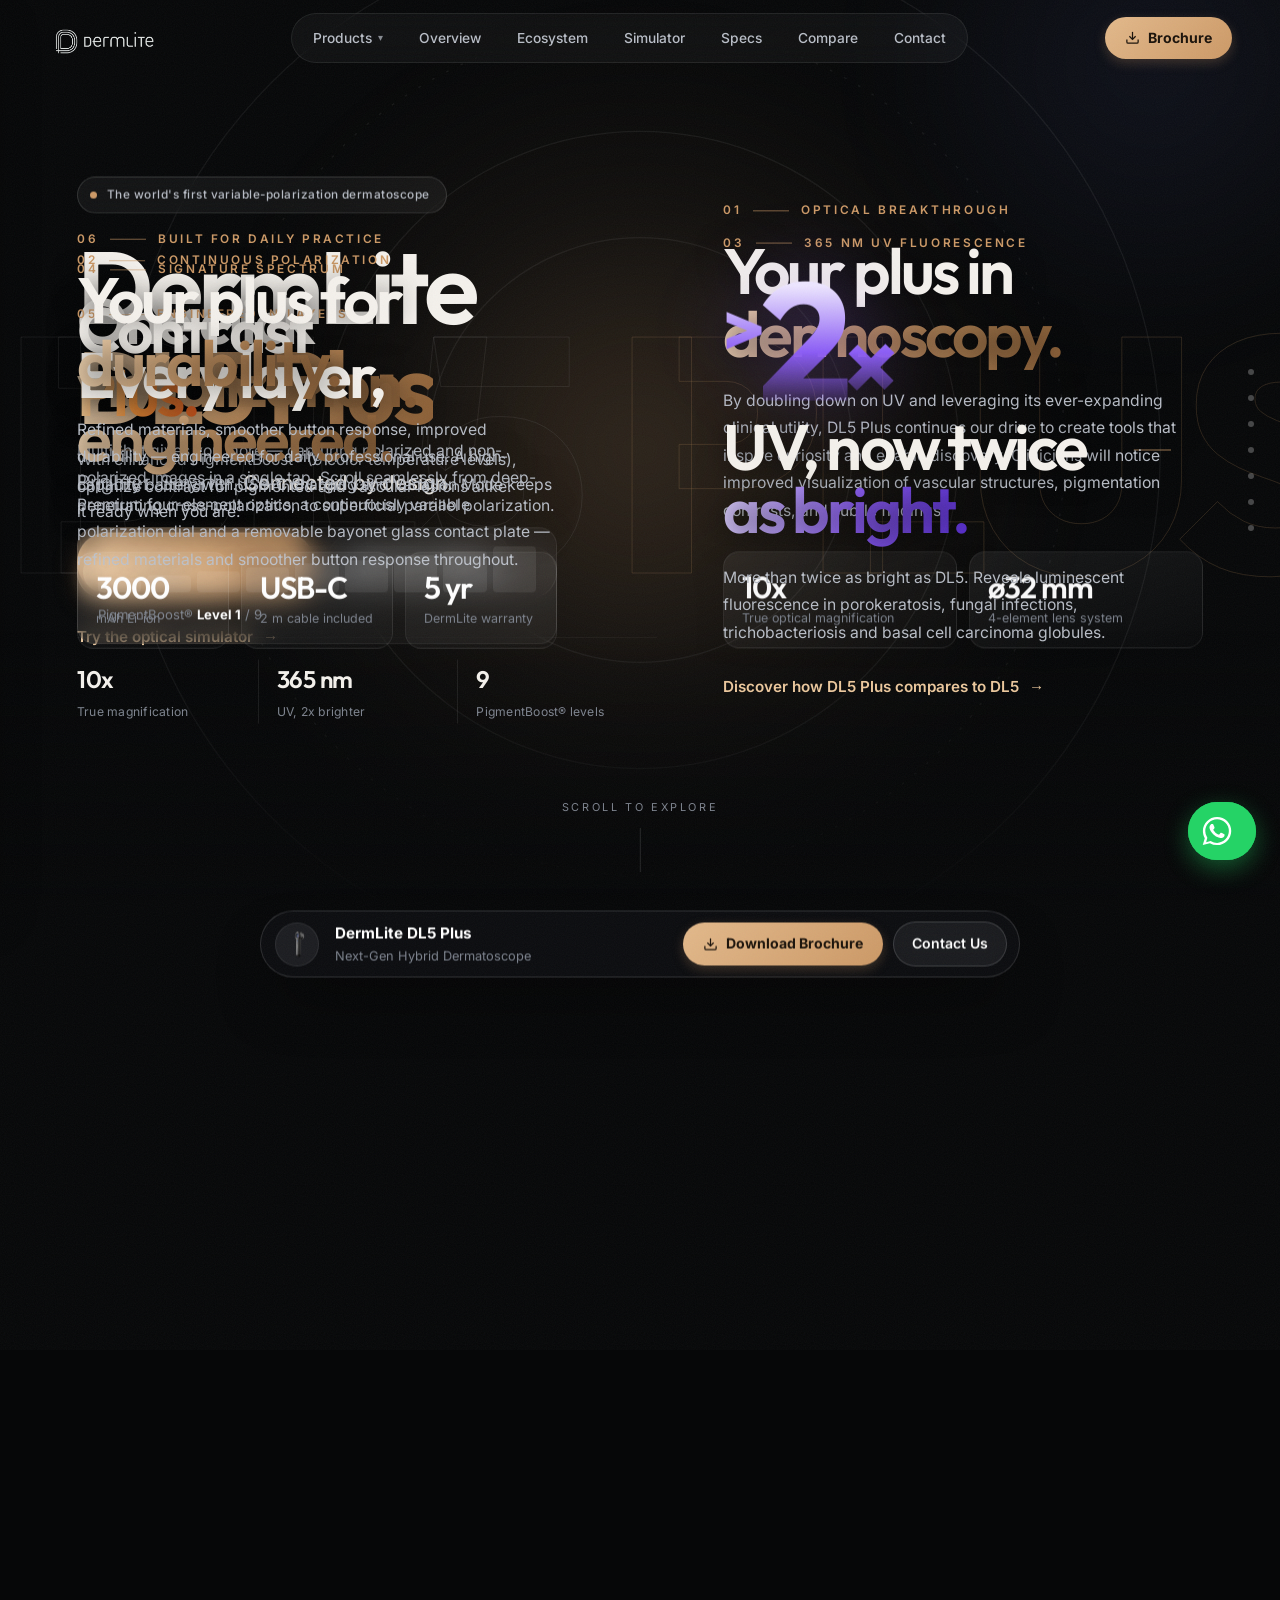
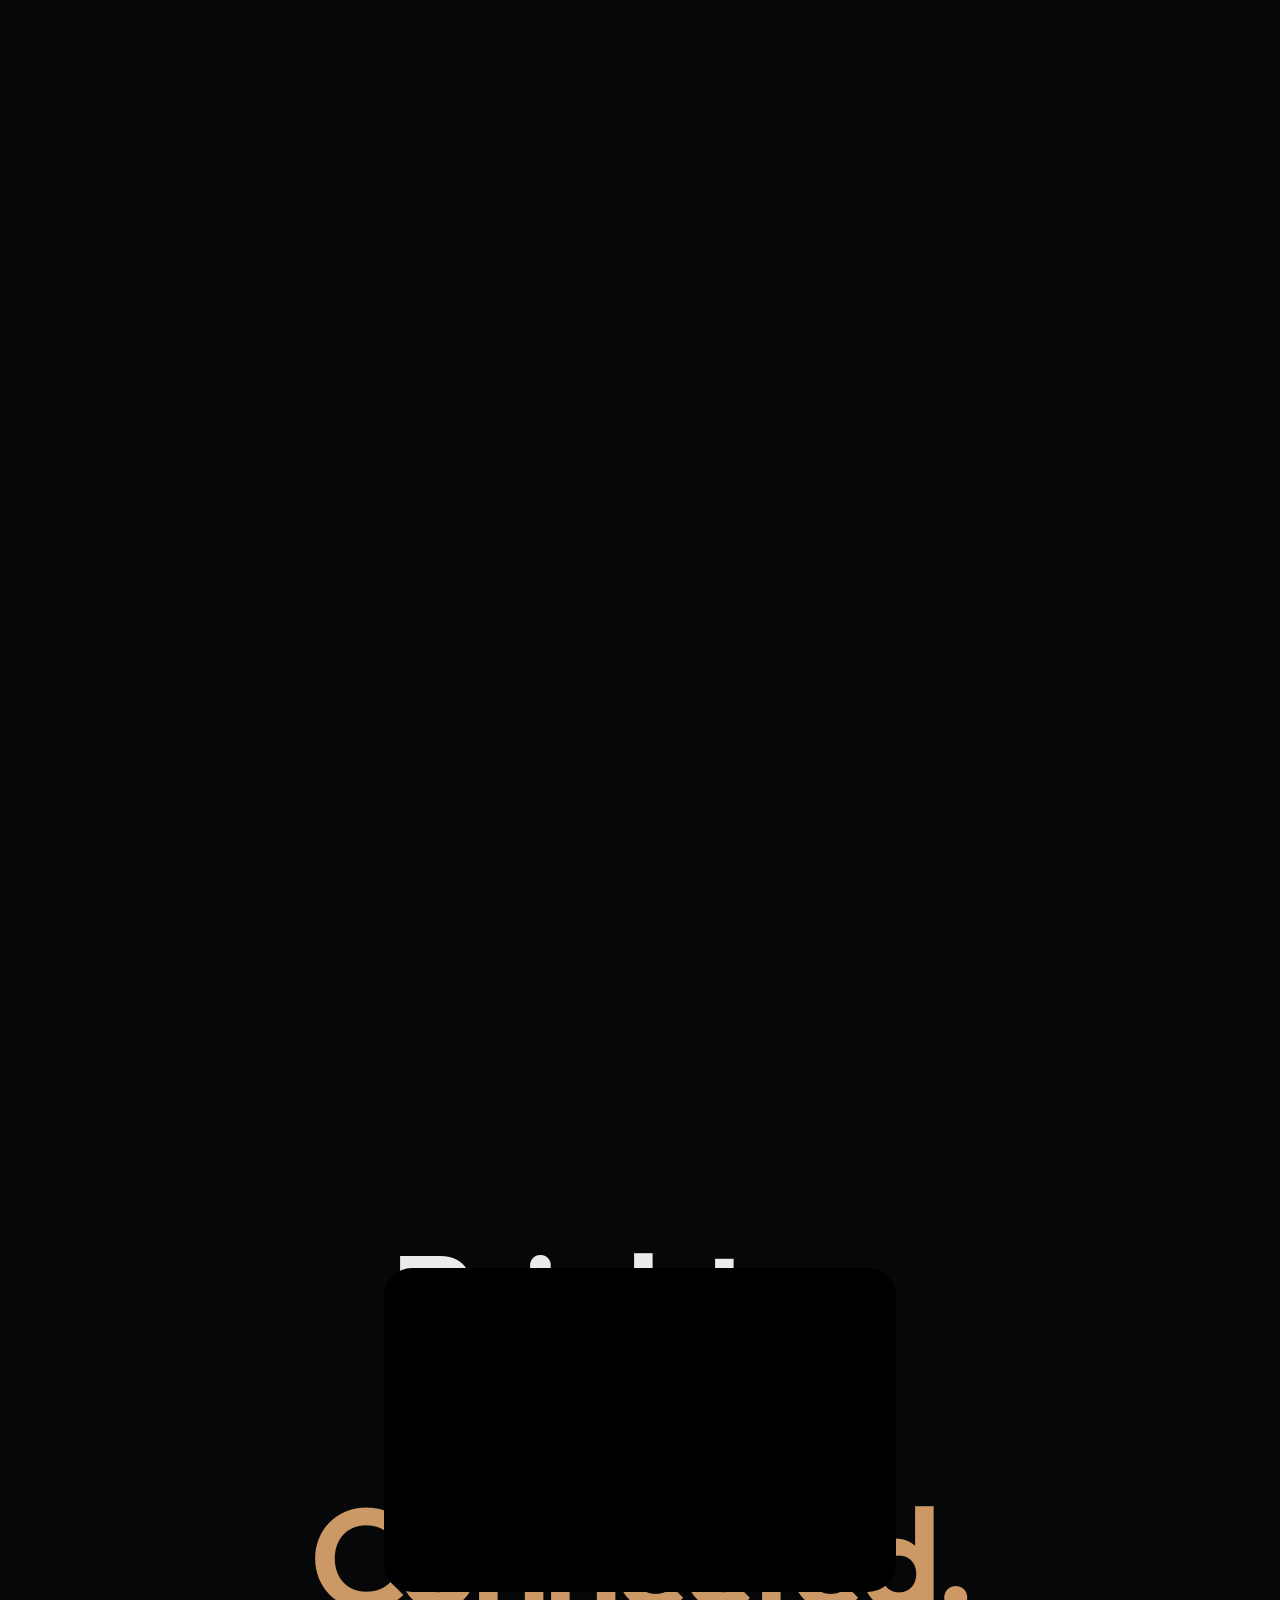
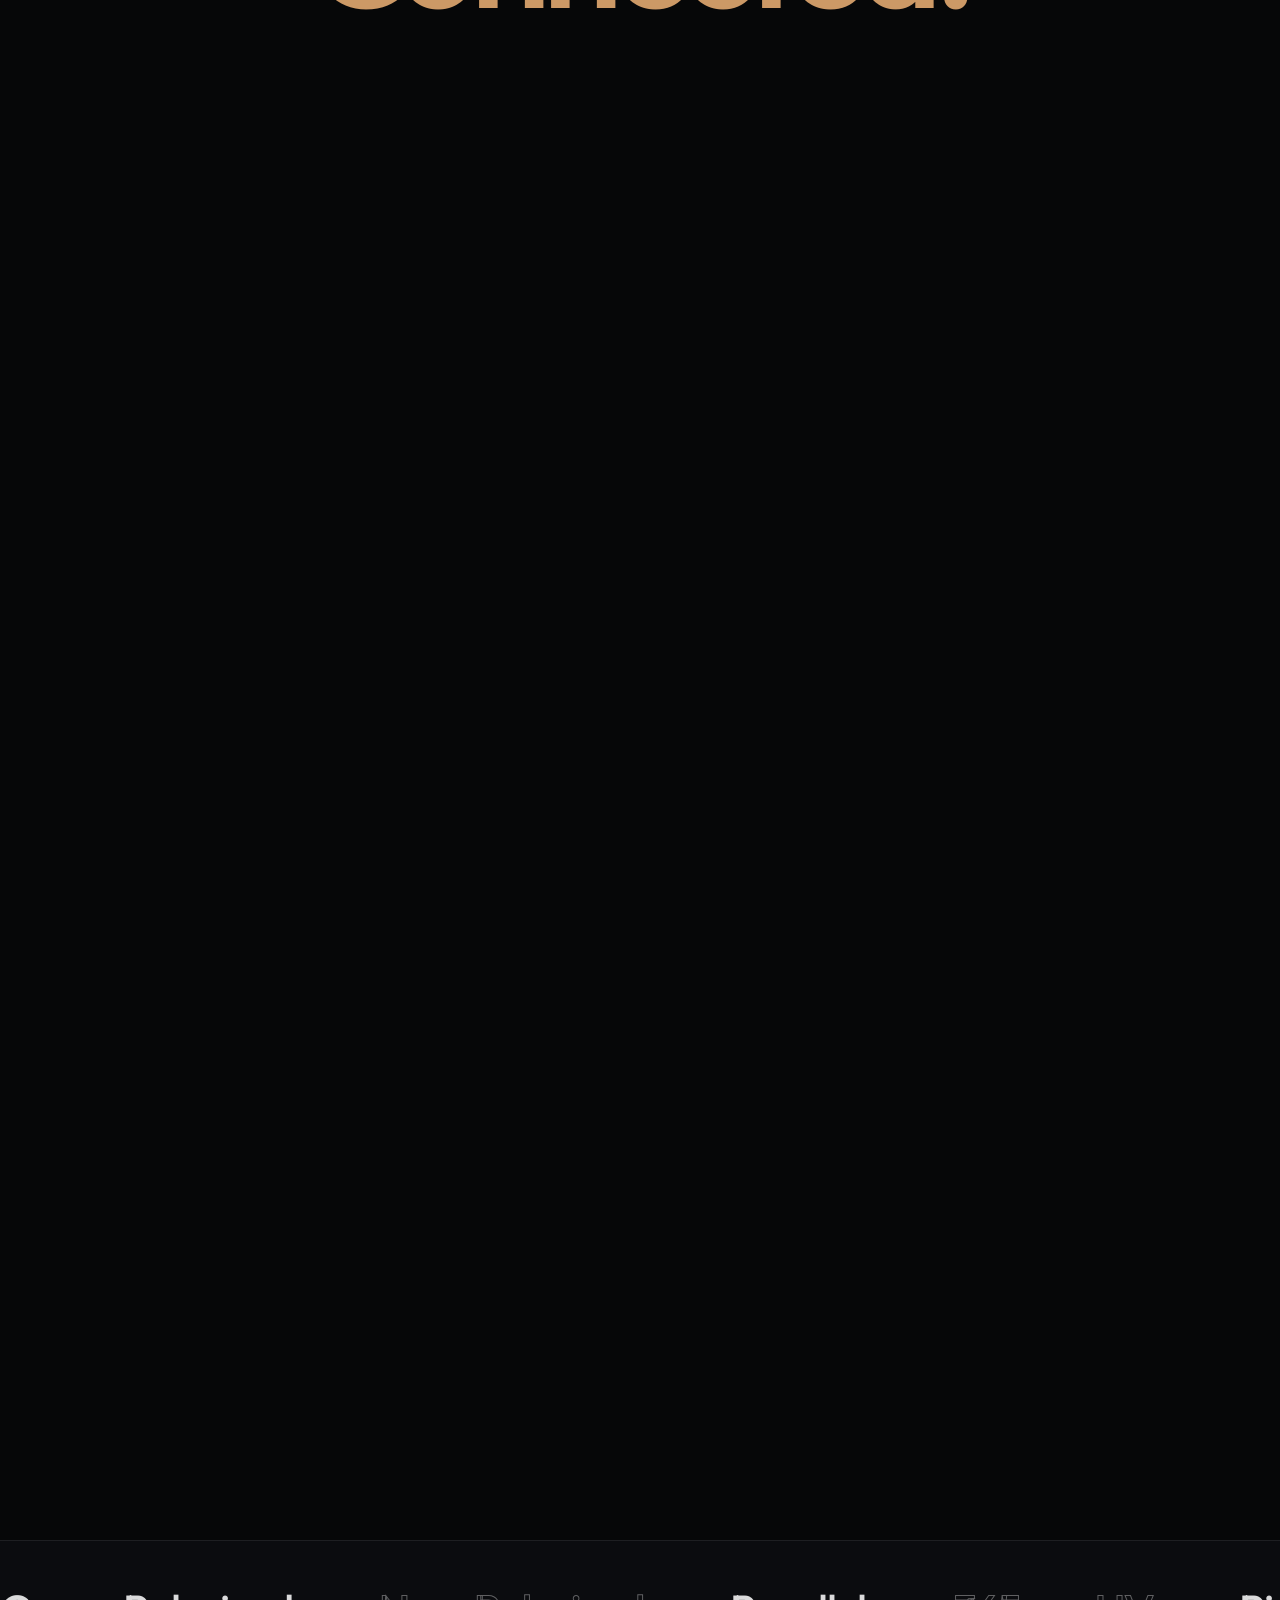
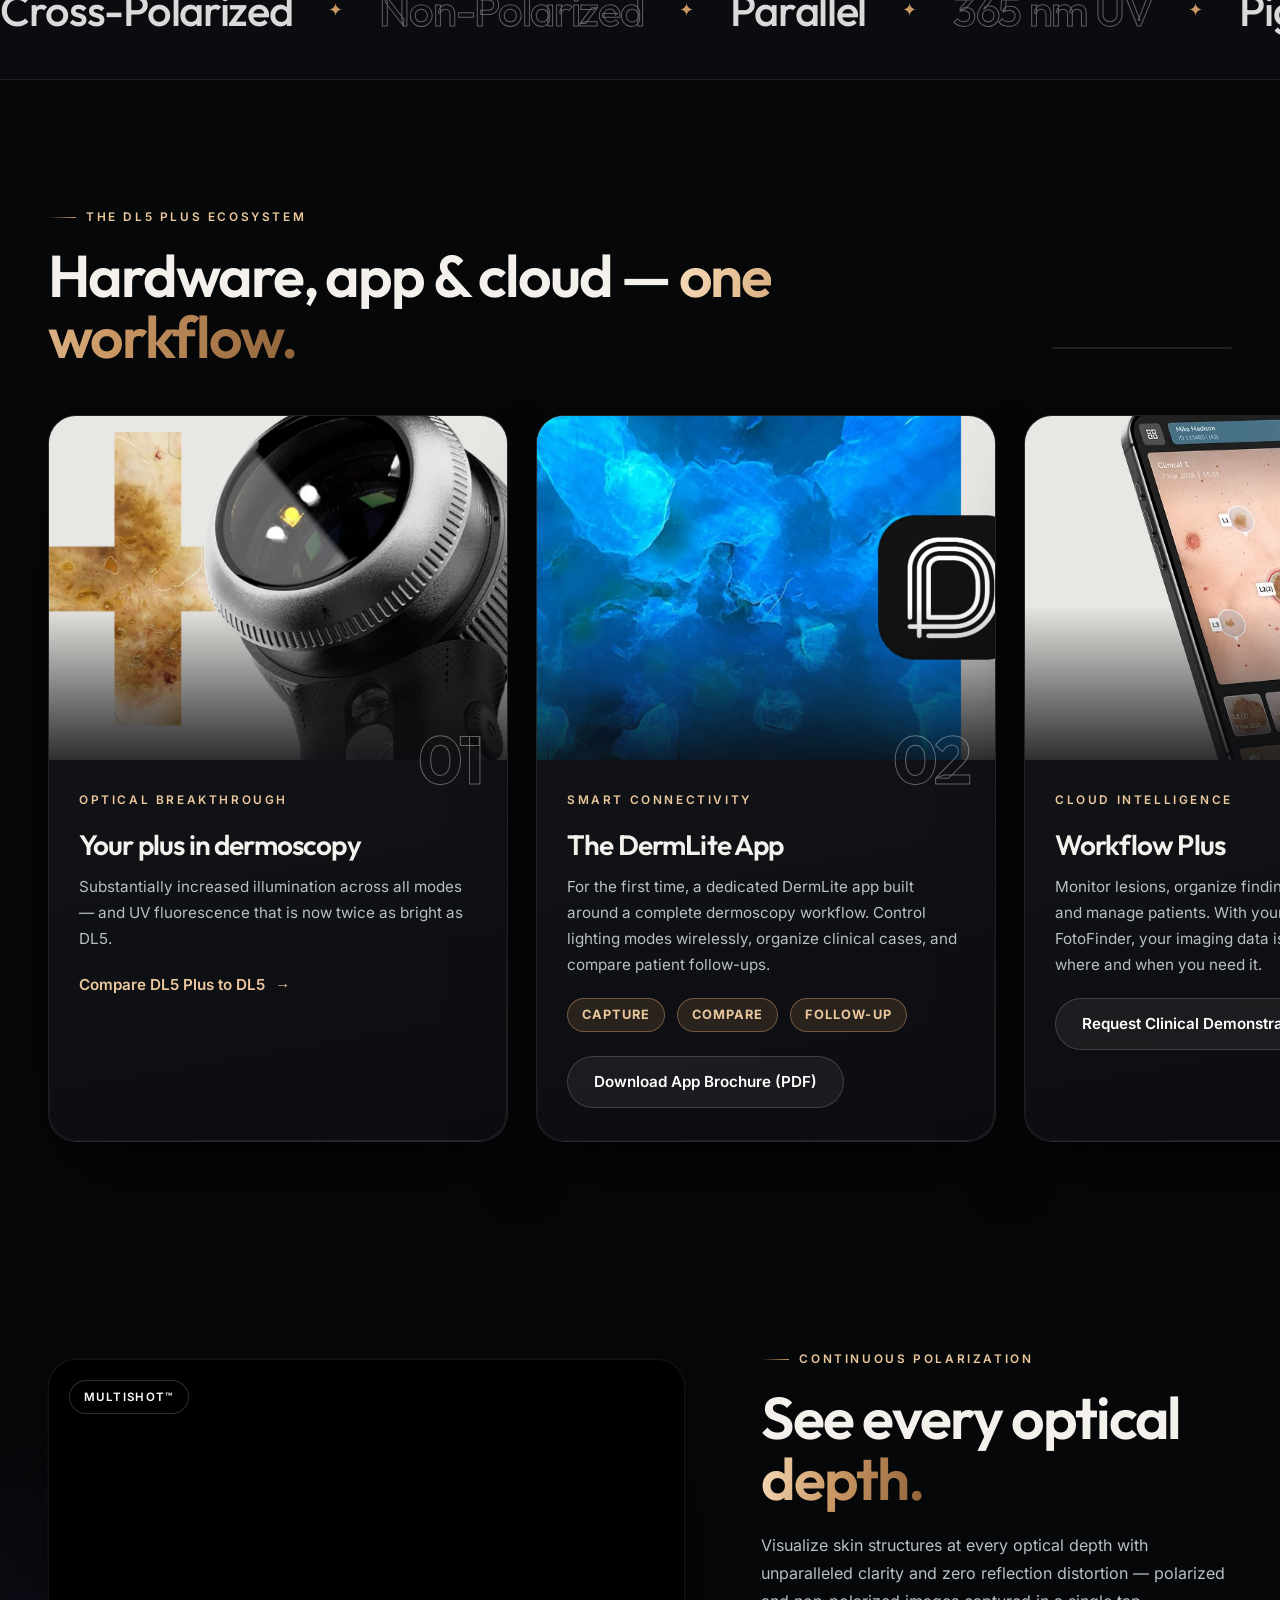
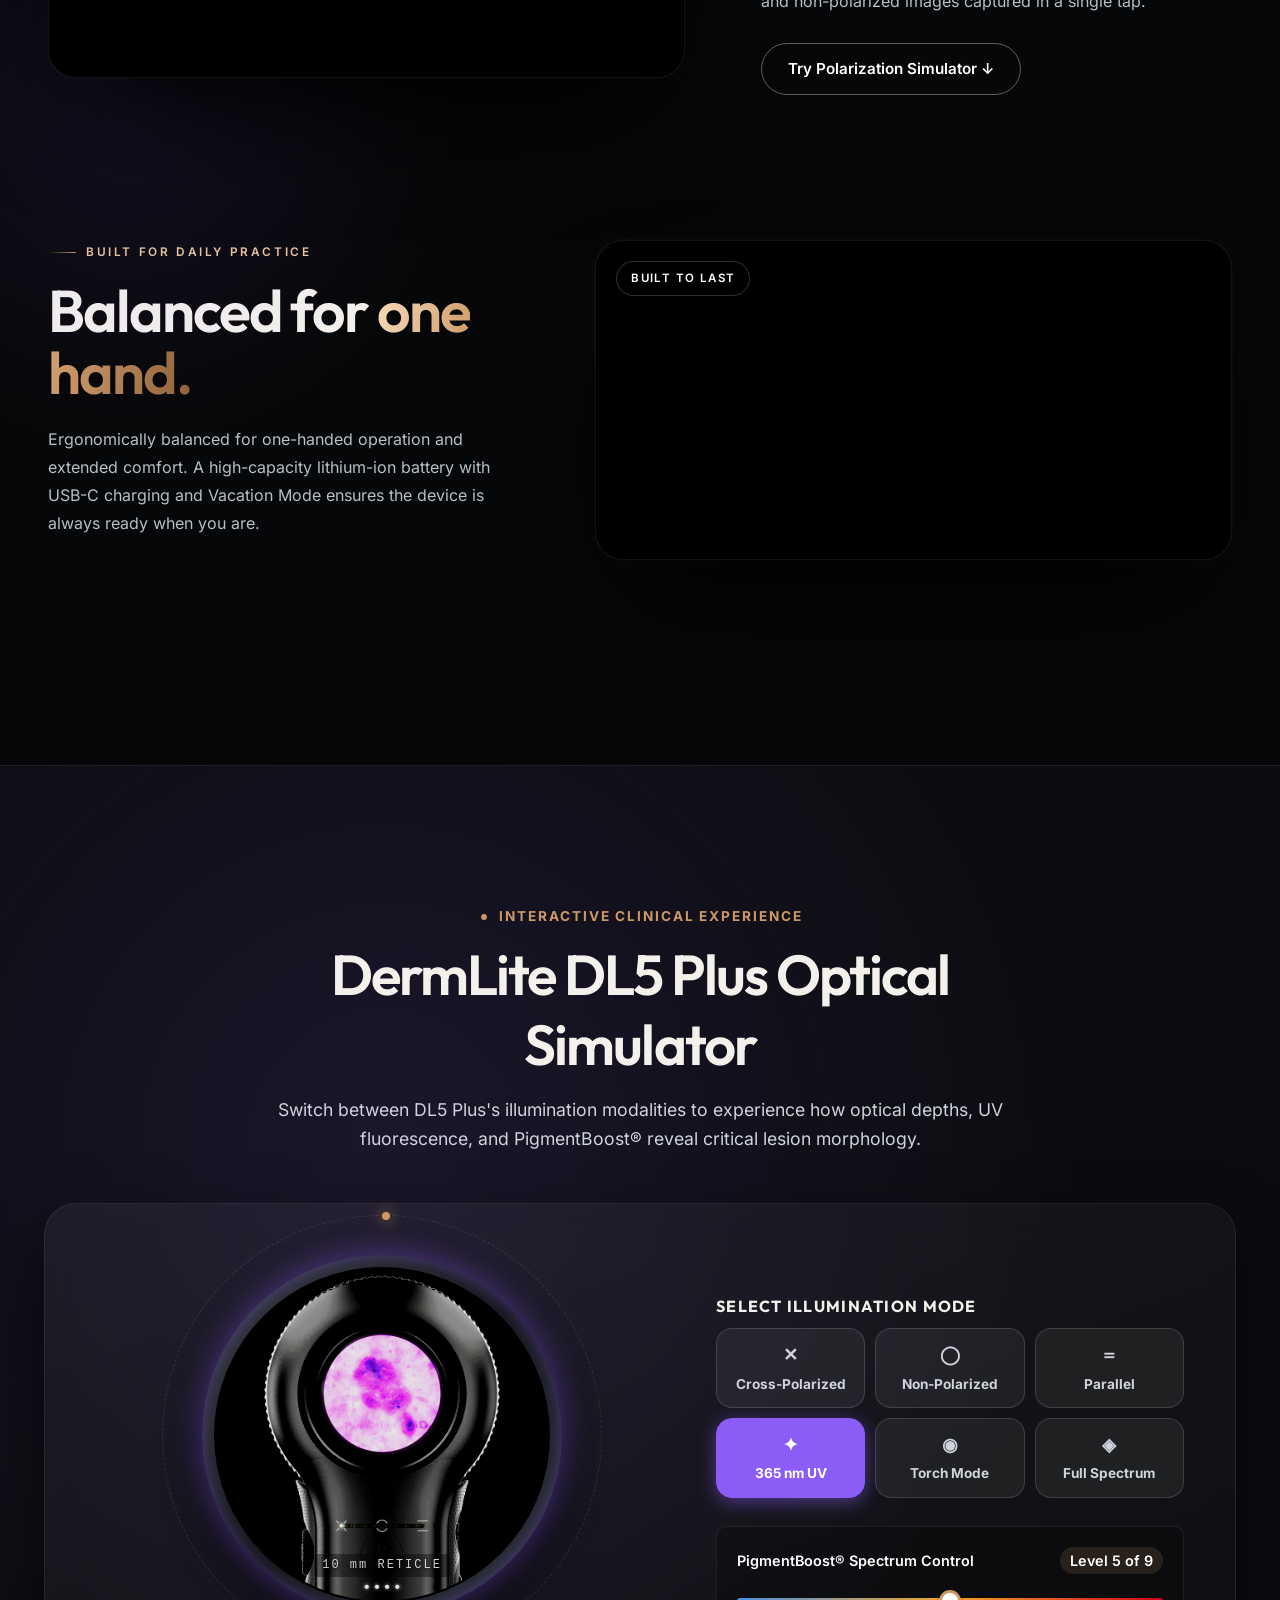
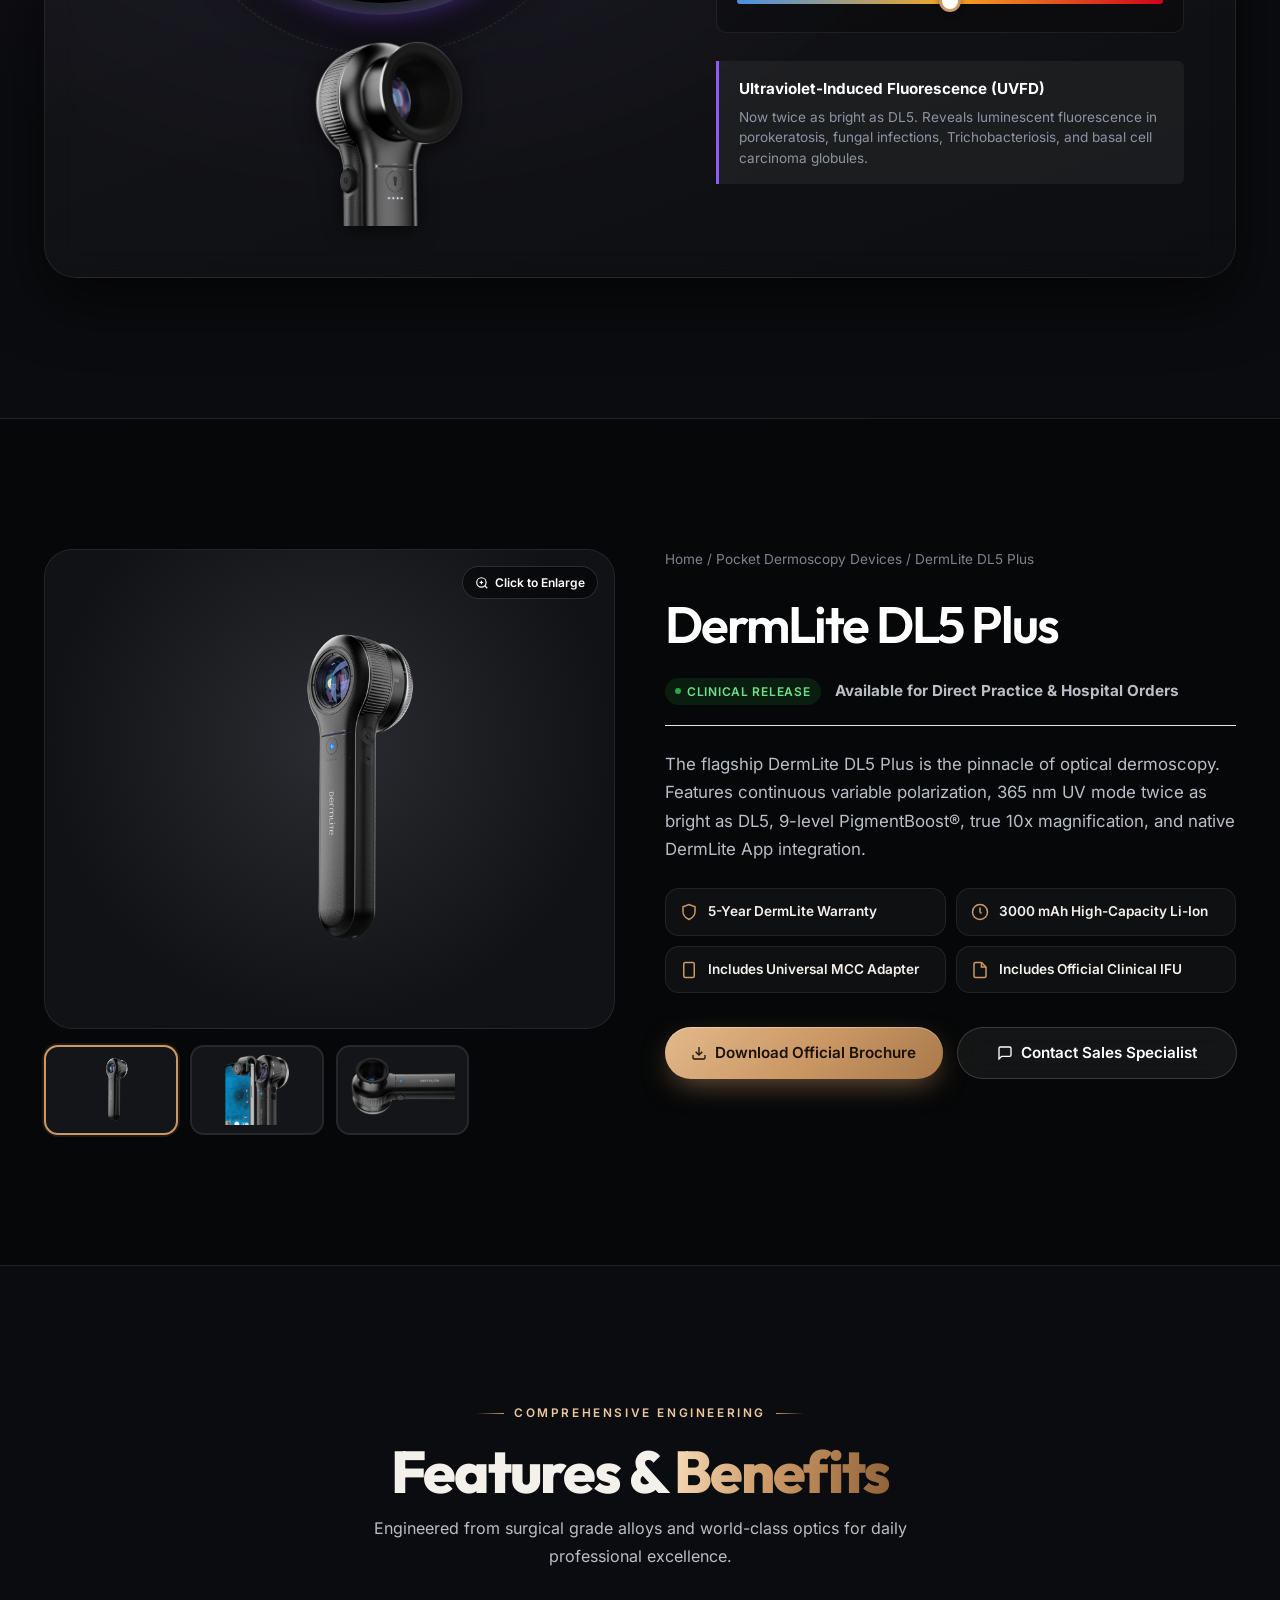
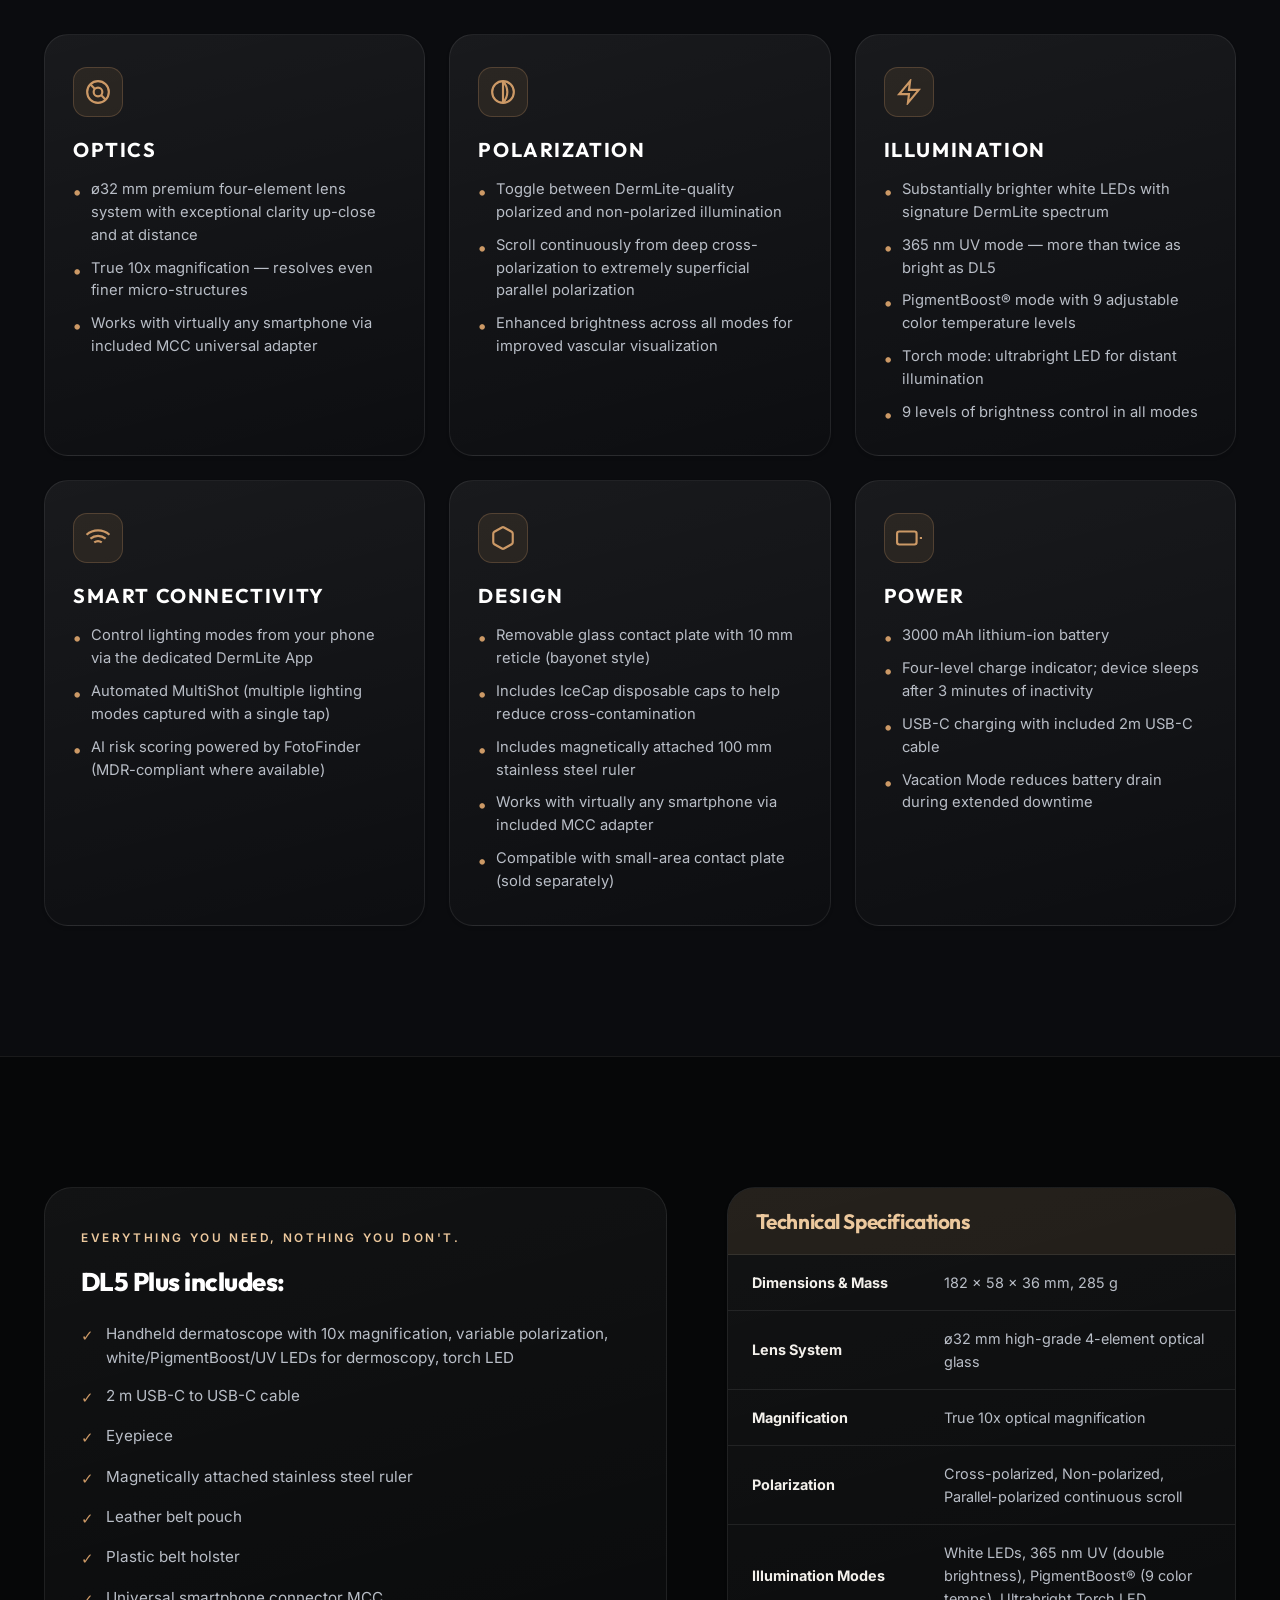
==== commit f8986cba: "Updated website added skeen test skeen" ====
--- a/index.html
+++ b/index.html
@@ -37,7 +37,7 @@
   <link rel="stylesheet" href="css/lead-modal.css?v=9" />
   <link rel="stylesheet" href="css/footer.css?v=9" />
   <!-- 3D experience layer (loaded last, re-themes everything above) -->
-  <link rel="stylesheet" href="css/experience.css?v=19" />
+  <link rel="stylesheet" href="css/experience.css?v=23" />
 
   <!-- Structured Data JSON-LD -->
   <script type="application/ld+json">
@@ -108,6 +108,19 @@
 
       <!-- Desktop Navigation -->
       <nav class="nav-desktop" aria-label="Primary Navigation">
+        <div class="nav-item nav-products">
+          <a href="#hero" class="nav-link nav-products-toggle" aria-haspopup="true">Products <span class="icon-arrow">▾</span></a>
+          <div class="dropdown-menu products-menu">
+            <a href="index.html" class="product-menu-card is-current">
+              <span class="pmc-media"><img src="assets/images/DL5P_FrontRight_3.png" alt="" /></span>
+              <span class="pmc-body"><strong>DermLite DL5 Plus</strong><small>Hybrid dermatoscope · variable polarization · 2× UV</small><span class="pmc-tag">You are here</span></span>
+            </a>
+            <a href="skeen.html" class="product-menu-card">
+              <span class="pmc-media"><img src="assets/skeen/skeen-thumb.jpg" alt="" /></span>
+              <span class="pmc-body"><strong>DermLite skeen</strong><small>AI-powered digital dermatoscope for skin &amp; hair</small><span class="pmc-tag is-new">New</span></span>
+            </a>
+          </div>
+        </div>
         <div class="nav-item"><a href="#hero" class="nav-link">Overview</a></div>
         <div class="nav-item"><a href="#ecosystem" class="nav-link">Ecosystem</a></div>
         <div class="nav-item"><a href="#simulator" class="nav-link">Simulator</a></div>
@@ -139,6 +152,13 @@
       <button class="mobile-drawer-close" id="closeMobileDrawer" aria-label="Close menu">✕</button>
     </div>
     <ul class="mobile-nav-list">
+      <li class="mobile-nav-item has-sub is-expanded">
+        <a href="#" class="mobile-nav-link">Products <span class="icon-arrow">▾</span></a>
+        <div class="mobile-submenu">
+          <a href="index.html" class="mobile-sublink is-current">DermLite DL5 Plus</a>
+          <a href="skeen.html" class="mobile-sublink">DermLite skeen <span class="pmc-tag is-new">New</span></a>
+        </div>
+      </li>
       <li class="mobile-nav-item"><a href="#hero" class="mobile-nav-link">Overview</a></li>
       <li class="mobile-nav-item"><a href="#ecosystem" class="mobile-nav-link">Ecosystem</a></li>
       <li class="mobile-nav-item"><a href="#simulator" class="mobile-nav-link">Optical Simulator</a></li>
@@ -1235,6 +1255,12 @@
                 </div>
               </div>
 
+              <div class="product-choice" role="radiogroup" aria-label="Product of interest">
+                <span class="product-choice-label">Enquiry for <span class="req">*</span></span>
+                <label class="product-choice-opt"><input type="radio" name="onPageLeadProduct" value="DermLite DL5 Plus" /><span>DL5 Plus</span></label>
+                <label class="product-choice-opt"><input type="radio" name="onPageLeadProduct" value="DermLite skeen" /><span>skeen</span></label>
+                <label class="product-choice-opt"><input type="radio" name="onPageLeadProduct" value="DermLite DL5 Plus + skeen" /><span>Both</span></label>
+              </div>
               <div class="form-group">
                 <label class="form-label" for="onPageLeadMessage">Clinical Note / Practice Requirements
                   (Optional)</label>
@@ -1363,6 +1389,12 @@
           </div>
         </div>
 
+        <div class="product-choice" role="radiogroup" aria-label="Product of interest">
+          <span class="product-choice-label">Enquiry for <span class="req">*</span></span>
+          <label class="product-choice-opt"><input type="radio" name="modalLeadProduct" value="DermLite DL5 Plus" /><span>DL5 Plus</span></label>
+          <label class="product-choice-opt"><input type="radio" name="modalLeadProduct" value="DermLite skeen" /><span>skeen</span></label>
+          <label class="product-choice-opt"><input type="radio" name="modalLeadProduct" value="DermLite DL5 Plus + skeen" /><span>Both</span></label>
+        </div>
         <div class="form-group">
           <label class="form-label" for="modalLeadMessage">Practice Requirements / Note (Optional)</label>
           <textarea id="modalLeadMessage" class="form-textarea"
@@ -1467,6 +1499,8 @@
         <div class="footer-col">
           <h4>Products</h4>
           <ul class="footer-links-list">
+            <li><a href="index.html">DermLite DL5 Plus</a></li>
+            <li><a href="skeen.html">DermLite skeen</a></li>
             <li><a href="#app-section">The DermLite App</a></li>
             <li><a href="#hero">Pocket Dermoscopy Devices</a></li>
             <li><a href="#gallery">Photo Dermoscopy Devices</a></li>
@@ -1540,14 +1574,15 @@
   <script src="https://cdn.jsdelivr.net/npm/lenis@1.1.13/dist/lenis.min.js"></script>
 
   <!-- Site scripts -->
-  <script src="js/lead-form.js?v=9"></script>
+  <script src="js/site-config.js?v=1"></script>
+  <script src="js/lead-form.js?v=15"></script>
   <script src="js/simulator.js?v=9"></script>
   <script src="js/gallery.js?v=9"></script>
   <script src="js/nav.js?v=10"></script>
   <script src="js/app.js?v=9"></script>
   <script src="js/dl5-textures.js?v=86"></script>
   <script src="js/dl5-model.js?v=86"></script>
-  <script src="js/experience.js?v=95"></script>
+  <script src="js/experience.js?v=96"></script>
 </body>
 
 </html>
--- a/css/experience.css
+++ b/css/experience.css
@@ -223,6 +223,63 @@
 body.exp .mobile-contact-info { color: var(--x-text-2); }
 body.exp .mobile-nav-item { border-color: var(--x-line); }
 
+/* ---------- Products menu (header dropdown + mobile drawer) ---------- */
+body.exp .nav-products-toggle .icon-arrow { font-size: 0.6rem; opacity: 0.7; transition: transform 0.25s; }
+body.exp .nav-products:hover .icon-arrow, body.exp .nav-products:focus-within .icon-arrow { transform: rotate(180deg); }
+body.exp .products-menu {
+  top: calc(100% + 14px);
+  left: 0;
+  width: 560px;
+  min-width: 0;
+  display: grid;
+  grid-template-columns: 1fr 1fr;
+  gap: 10px;
+  padding: 10px;
+  background: rgba(12, 13, 16, 0.97);
+  border: 1px solid var(--x-line-2);
+  border-radius: 22px;
+  box-shadow: 0 40px 80px -20px rgba(0, 0, 0, 0.85);
+  -webkit-backdrop-filter: blur(18px);
+  backdrop-filter: blur(18px);
+}
+body.exp .products-menu::before { content: ''; position: absolute; left: 0; right: 0; top: -16px; height: 16px; } /* hover bridge */
+body.exp .nav-products:focus-within .products-menu { opacity: 1; visibility: visible; transform: translateY(0); }
+.product-menu-card {
+  display: flex;
+  flex-direction: column;
+  border-radius: 16px;
+  overflow: hidden;
+  border: 1px solid var(--x-line);
+  background: rgba(255, 255, 255, 0.03);
+  transition: border-color 0.25s, background 0.25s, transform 0.25s;
+}
+.product-menu-card:hover { border-color: rgba(204, 153, 102, 0.45); background: rgba(204, 153, 102, 0.06); transform: translateY(-2px); }
+.pmc-media { display: block; height: 150px; background: radial-gradient(circle at 50% 60%, #22252b, #0b0c0e 70%); overflow: hidden; }
+.pmc-media img { width: 100%; height: 100%; object-fit: contain; padding: 12px; transition: transform 0.5s var(--ease-out, ease); }
+.product-menu-card:hover .pmc-media img { transform: scale(1.05); }
+.product-menu-card:nth-child(2) .pmc-media img { object-fit: cover; padding: 0; }
+.pmc-body { display: flex; flex-direction: column; gap: 4px; padding: 12px 14px 14px; }
+.pmc-body strong { color: #fff; font-size: 0.95rem; font-weight: 600; }
+.pmc-body small { color: var(--x-muted); font-size: 0.76rem; line-height: 1.4; }
+.pmc-tag {
+  align-self: flex-start;
+  margin-top: 4px;
+  font-size: 0.62rem;
+  font-weight: 700;
+  letter-spacing: 0.12em;
+  text-transform: uppercase;
+  padding: 3px 8px;
+  border-radius: 999px;
+  color: var(--x-muted);
+  border: 1px solid var(--x-line-2);
+}
+.pmc-tag.is-new { color: #1a120a; background: linear-gradient(135deg, #e3b98b, var(--x-gold)); border-color: transparent; }
+.mobile-sublink .pmc-tag { margin: 0 0 0 8px; vertical-align: middle; }
+body.exp .mobile-submenu { background: rgba(255, 255, 255, 0.03); }
+body.exp .mobile-sublink { color: var(--x-text-2); }
+body.exp .mobile-sublink.is-current { color: var(--x-gold-2); }
+body.exp .mobile-nav-link .icon-arrow { font-size: 0.7rem; transition: transform 0.25s; }
+
 /* ---------- Shared section typography ---------- */
 .section-eyebrow, body.exp .feature-eyebrow {
   display: inline-flex;
@@ -423,6 +480,7 @@
   color: var(--x-text-2);
   font-weight: 300;
   margin-bottom: 34px;
+  text-align: left; /* hero.css right-aligns it for the old layout */
 }
 .hero-tagline em { font-style: normal; color: var(--x-text); font-weight: 500; }
 .hero-ctas { display: flex; gap: 12px; flex-wrap: wrap; margin-bottom: 44px; }
@@ -1185,6 +1243,50 @@
 body.exp :is(.onpage-form-card, .lead-modal) .form-textarea { min-height: 60px; height: 60px; font-size: 0.88rem; }
 body.exp :is(.onpage-form-card, .lead-modal) .form-privacy-note { font-size: 0.74rem; line-height: 1.45; }
 body.exp :is(.onpage-form-card, .lead-modal) .btn-submit-lead { height: 46px; margin-top: 2px; }
+
+/* "Enquiry for" product choice: compact chips, pre-selected from the page */
+.product-choice { display: flex; align-items: center; flex-wrap: wrap; gap: 8px; }
+.product-choice-label { font-size: 0.8rem; font-weight: 700; color: #1a1d20; margin-right: 4px; }
+.product-choice-label .req { color: #d0021b; }
+.product-choice-opt { position: relative; cursor: pointer; }
+.product-choice-opt input { position: absolute; opacity: 0; pointer-events: none; }
+.product-choice-opt span {
+  display: inline-flex;
+  align-items: center;
+  gap: 6px;
+  padding: 7px 14px;
+  border-radius: 999px;
+  border: 1.5px solid #dfe2e7;
+  background: #fff;
+  color: #4a5160;
+  font-size: 0.82rem;
+  font-weight: 600;
+  transition: all 0.2s;
+}
+.product-choice-opt span::before {
+  content: '';
+  width: 8px;
+  height: 8px;
+  border-radius: 50%;
+  border: 1.5px solid #b9bec7;
+  transition: all 0.2s;
+}
+.product-choice-opt:hover span { border-color: #cc9966; }
+.product-choice-opt input:checked + span { border-color: #cc9966; background: rgba(204, 153, 102, 0.12); color: #6b4423; }
+.product-choice-opt input:checked + span::before { background: #cc9966; border-color: #cc9966; }
+.product-choice-opt input:focus-visible + span { box-shadow: 0 0 0 3px rgba(204, 153, 102, 0.3); }
+
+.form-send-error {
+  display: none;
+  padding: 10px 14px;
+  border-radius: 12px;
+  background: #fdecec;
+  border: 1px solid #f3b4b4;
+  color: #a12020;
+  font-size: 0.8rem;
+  font-weight: 600;
+  line-height: 1.45;
+}
 
 /* Pop-up form: sized to fit the screen without scrolling */
 body.exp .lead-modal { max-width: 560px; max-height: calc(100vh - 24px); max-height: calc(100dvh - 24px); }
